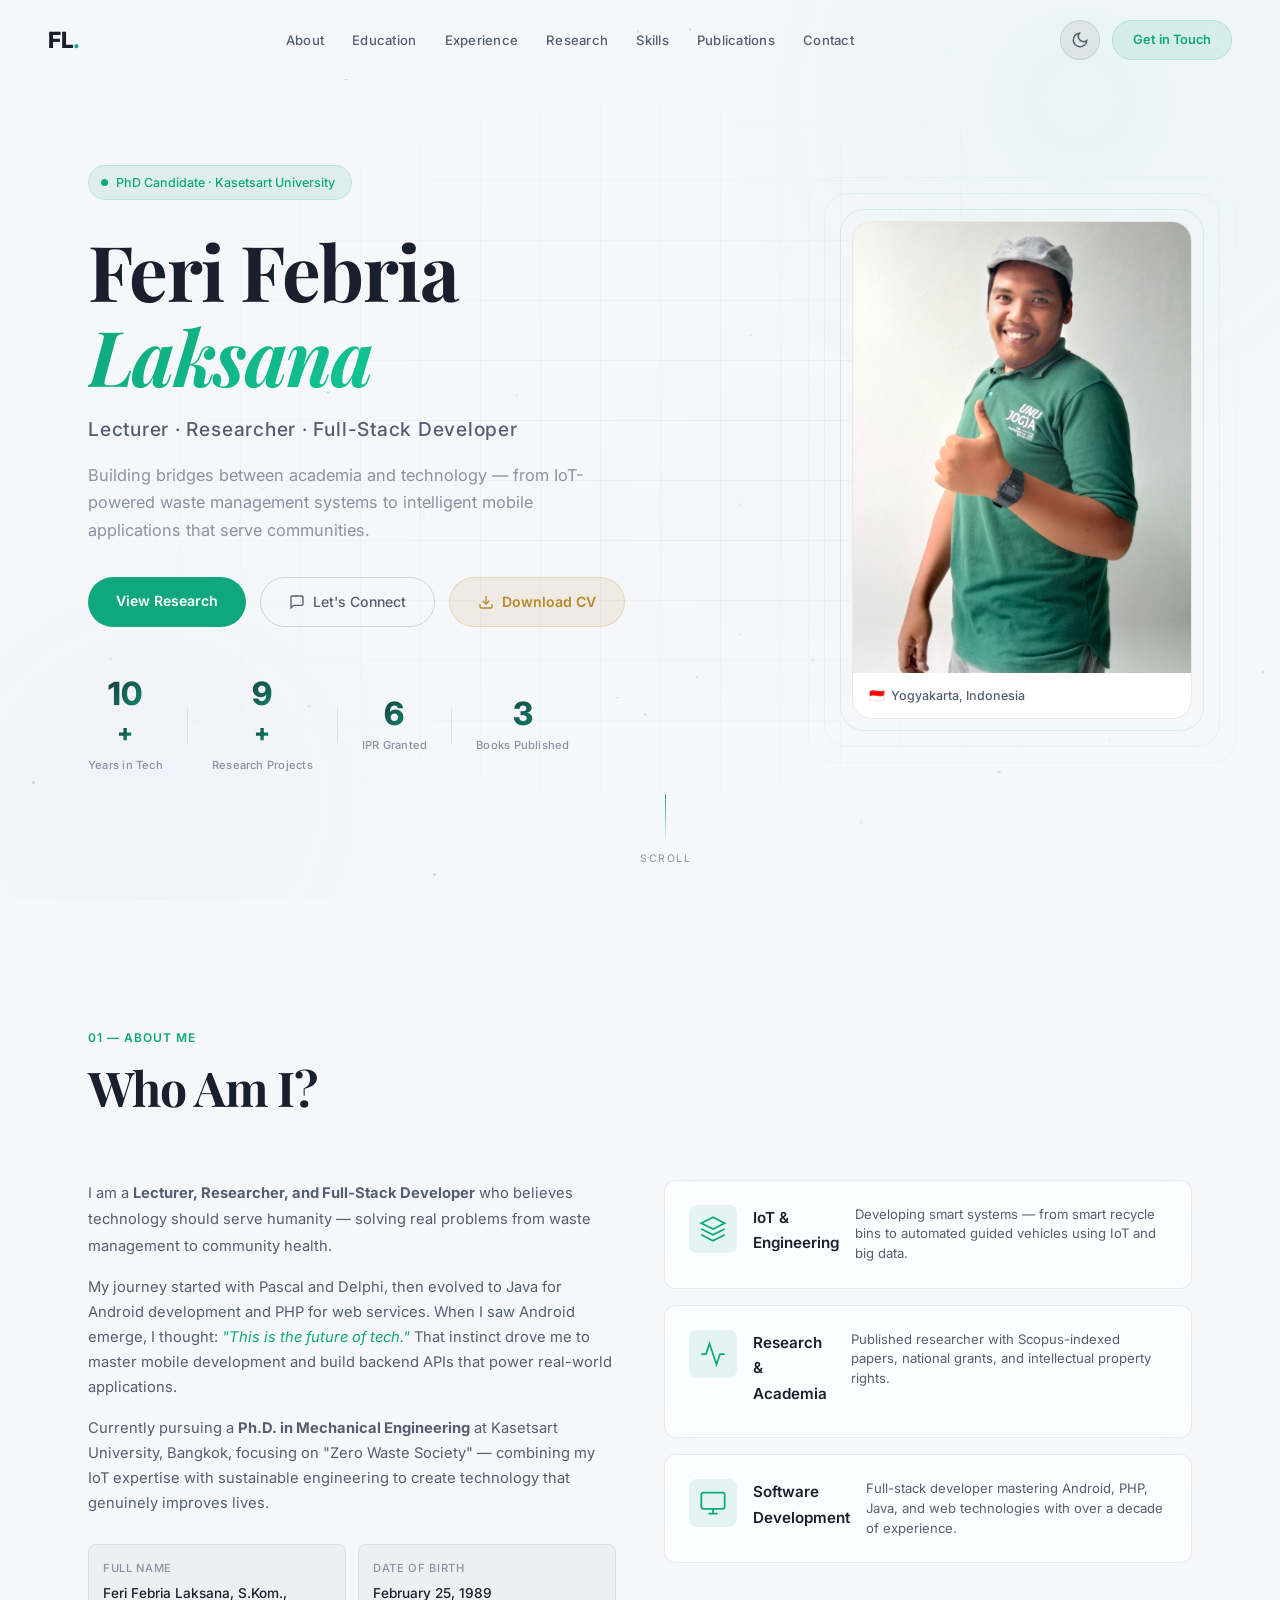
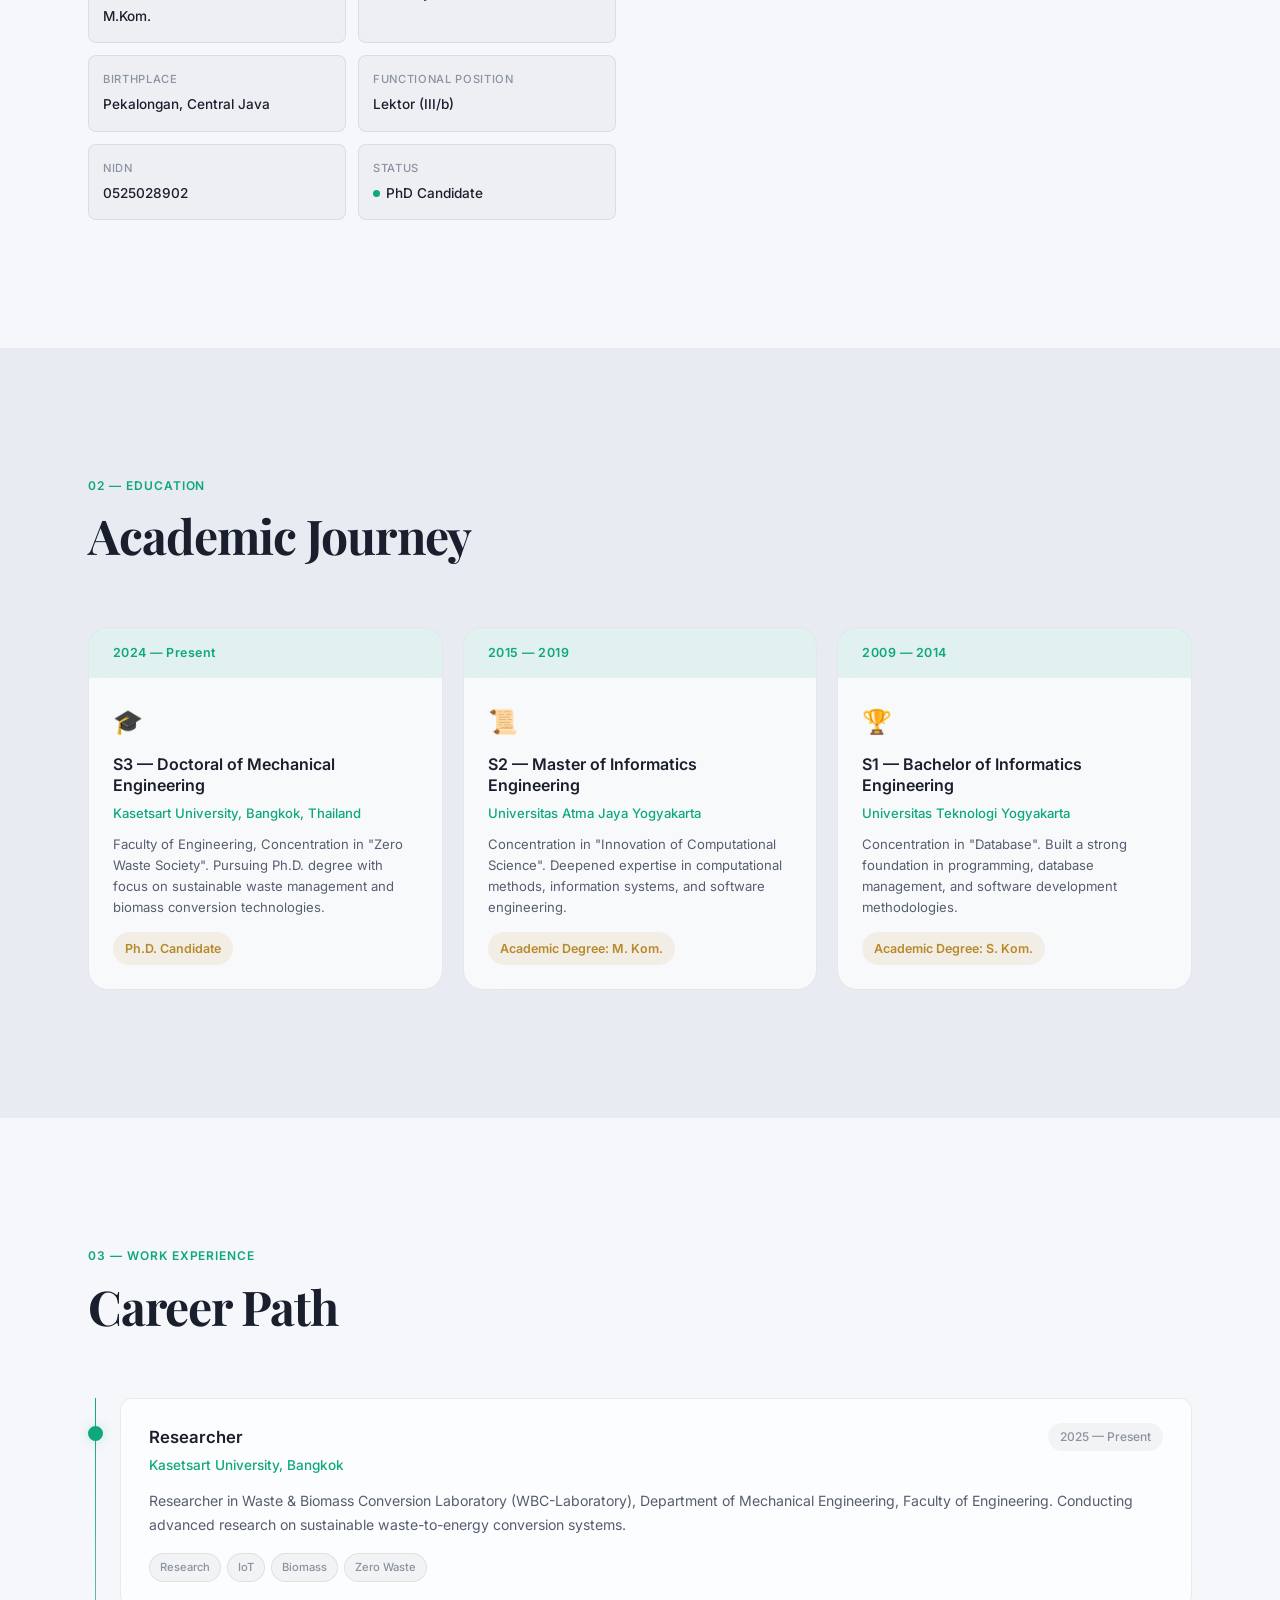
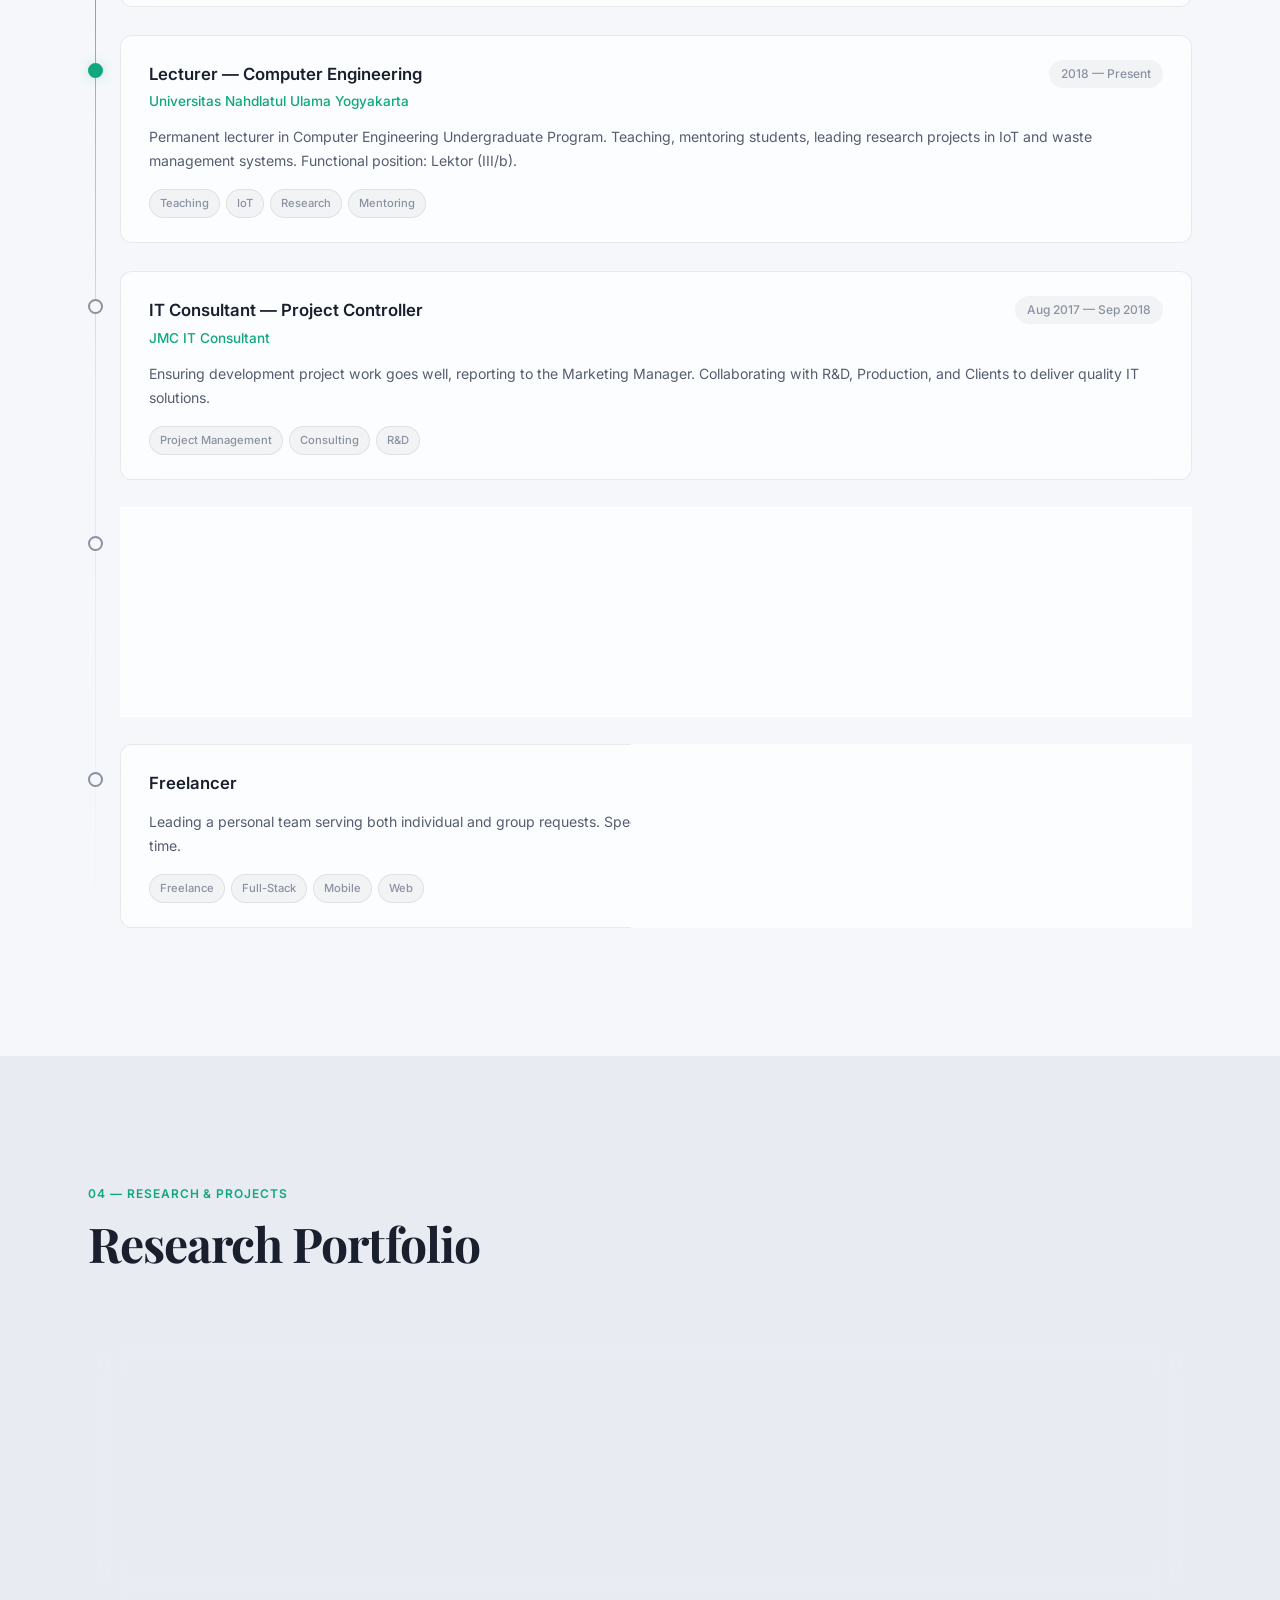
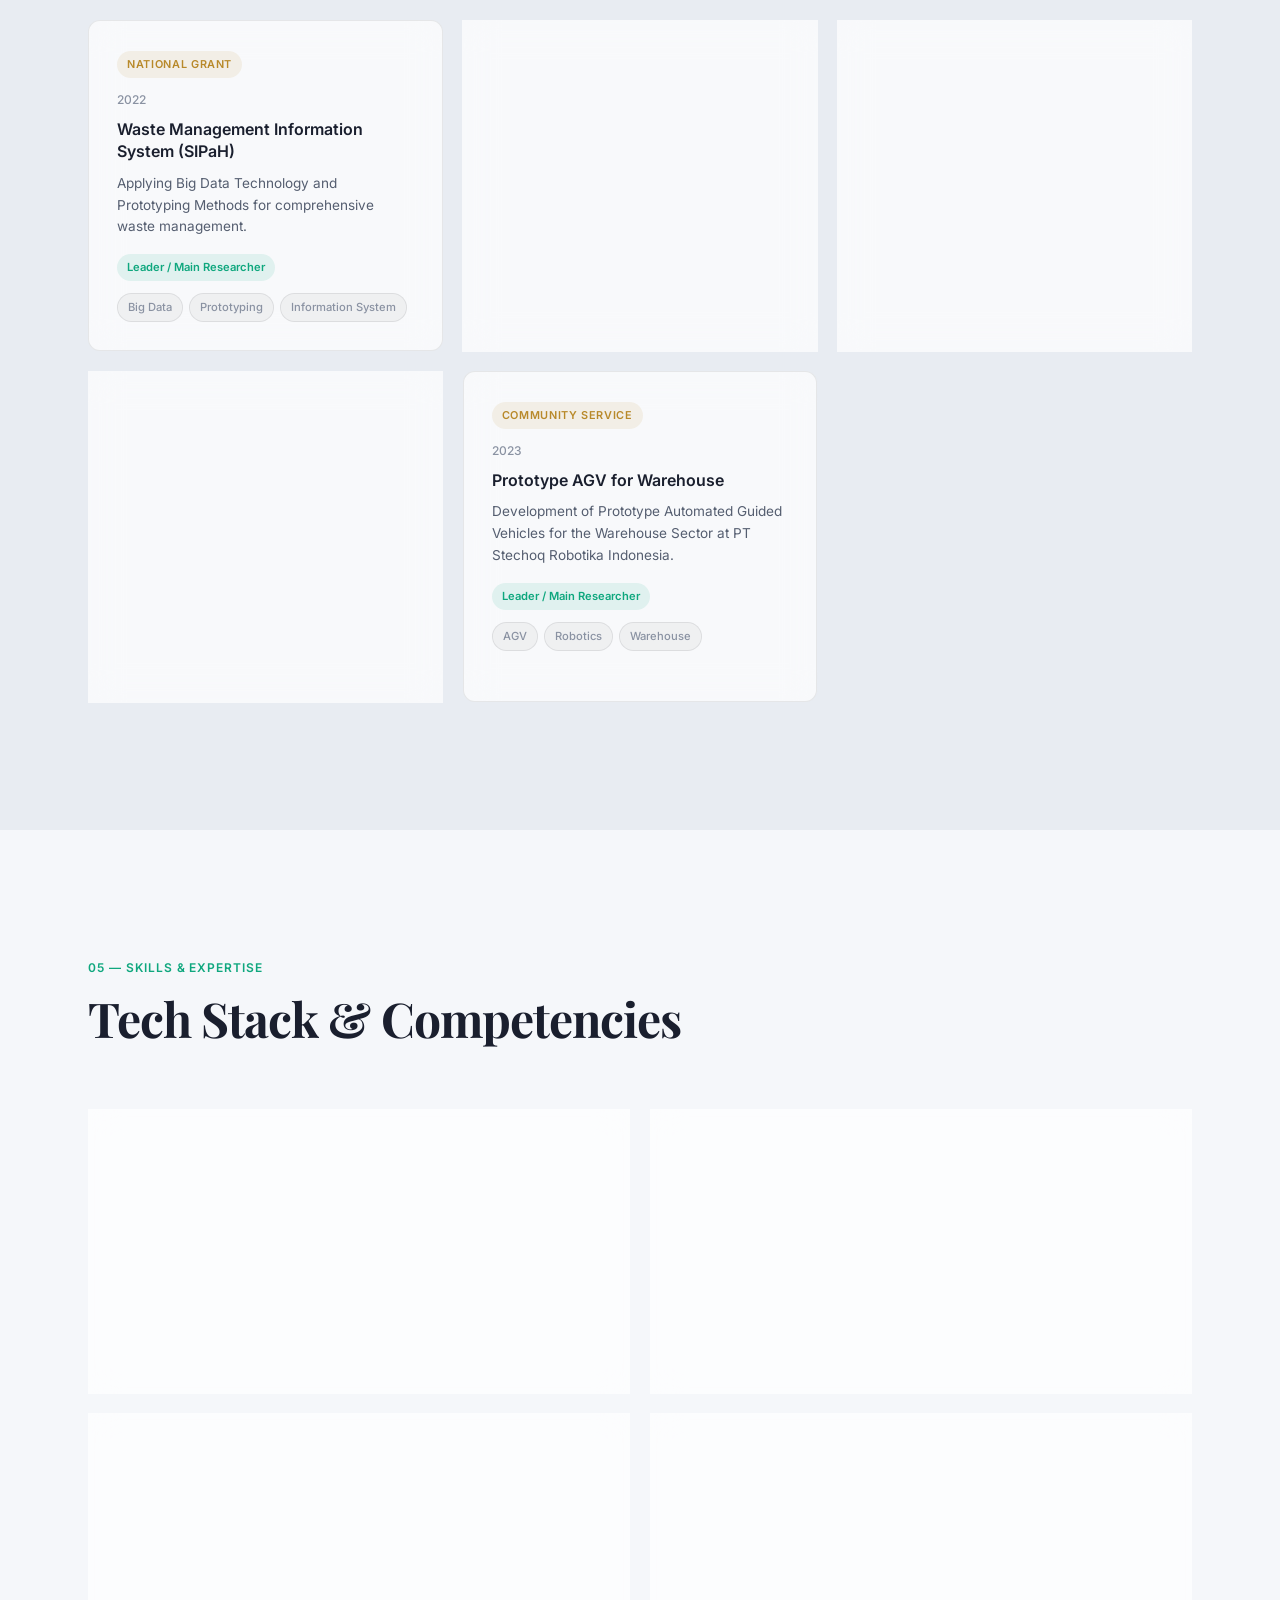
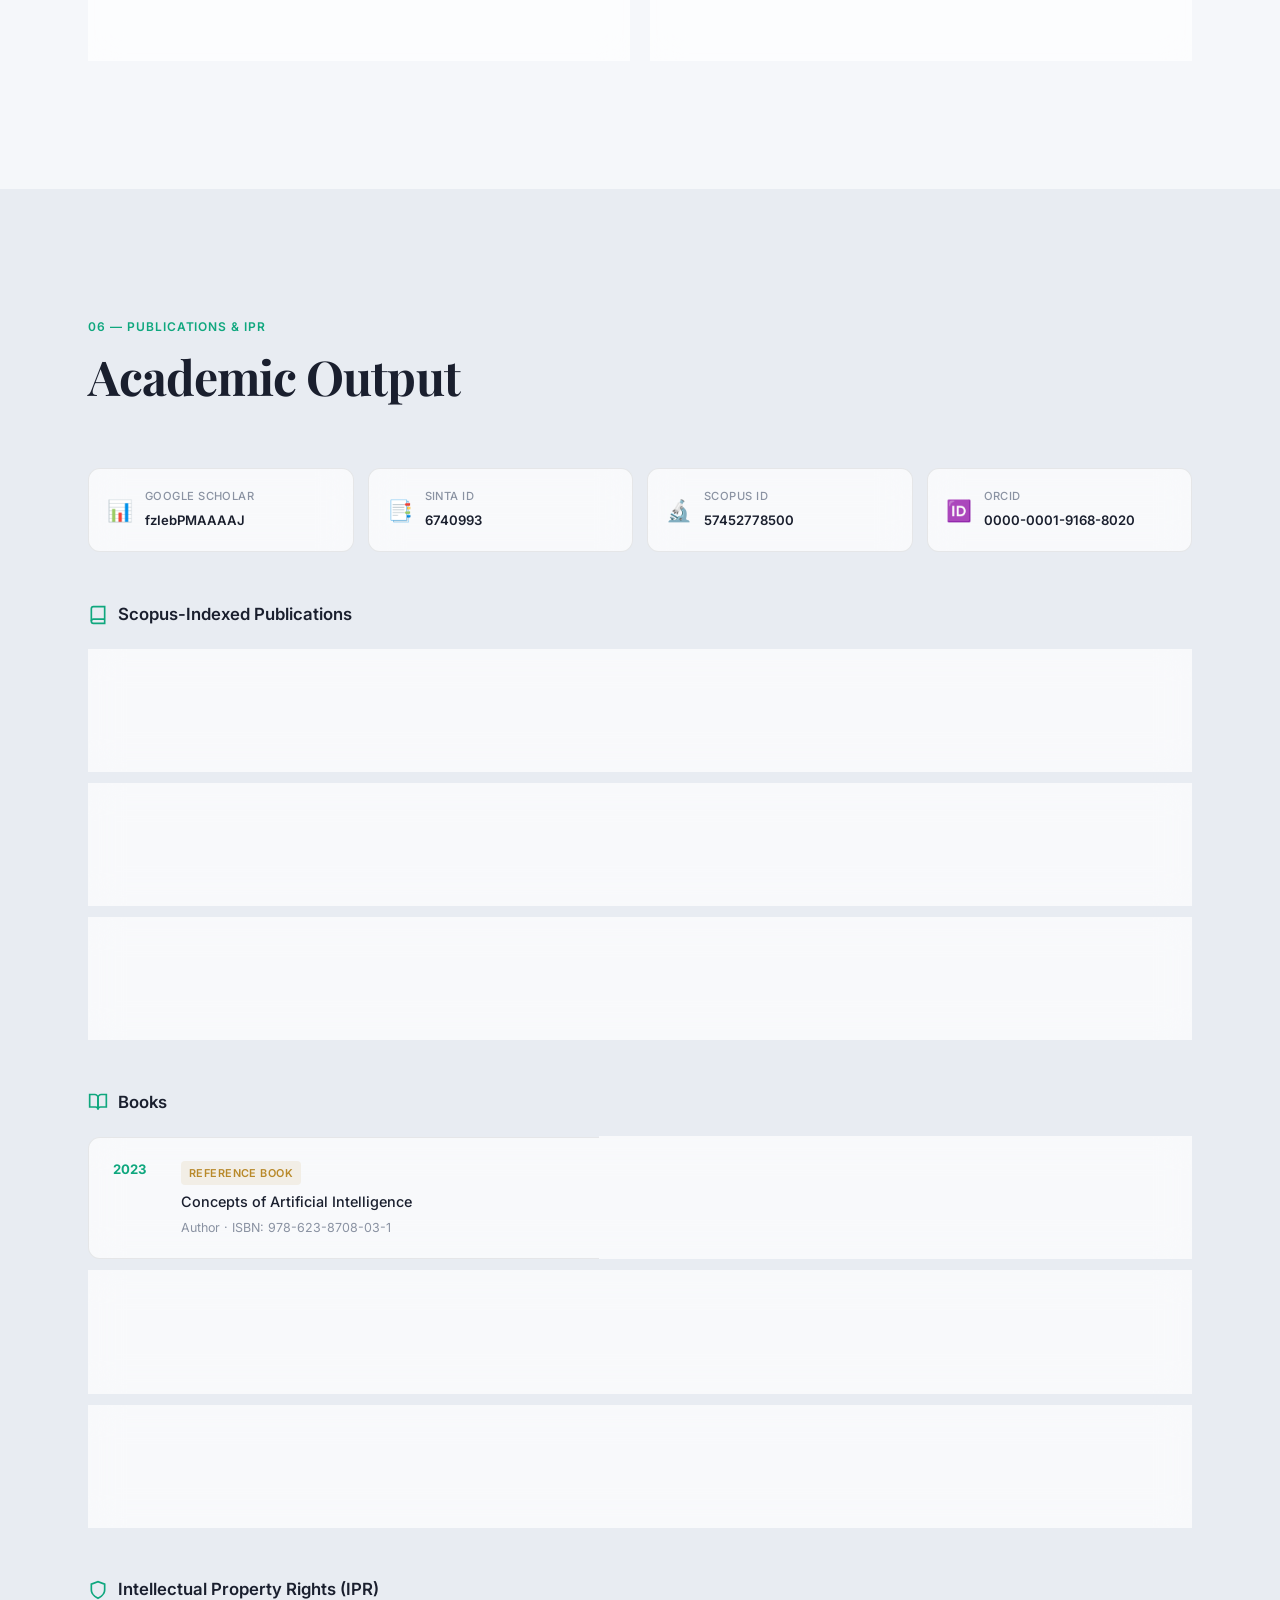
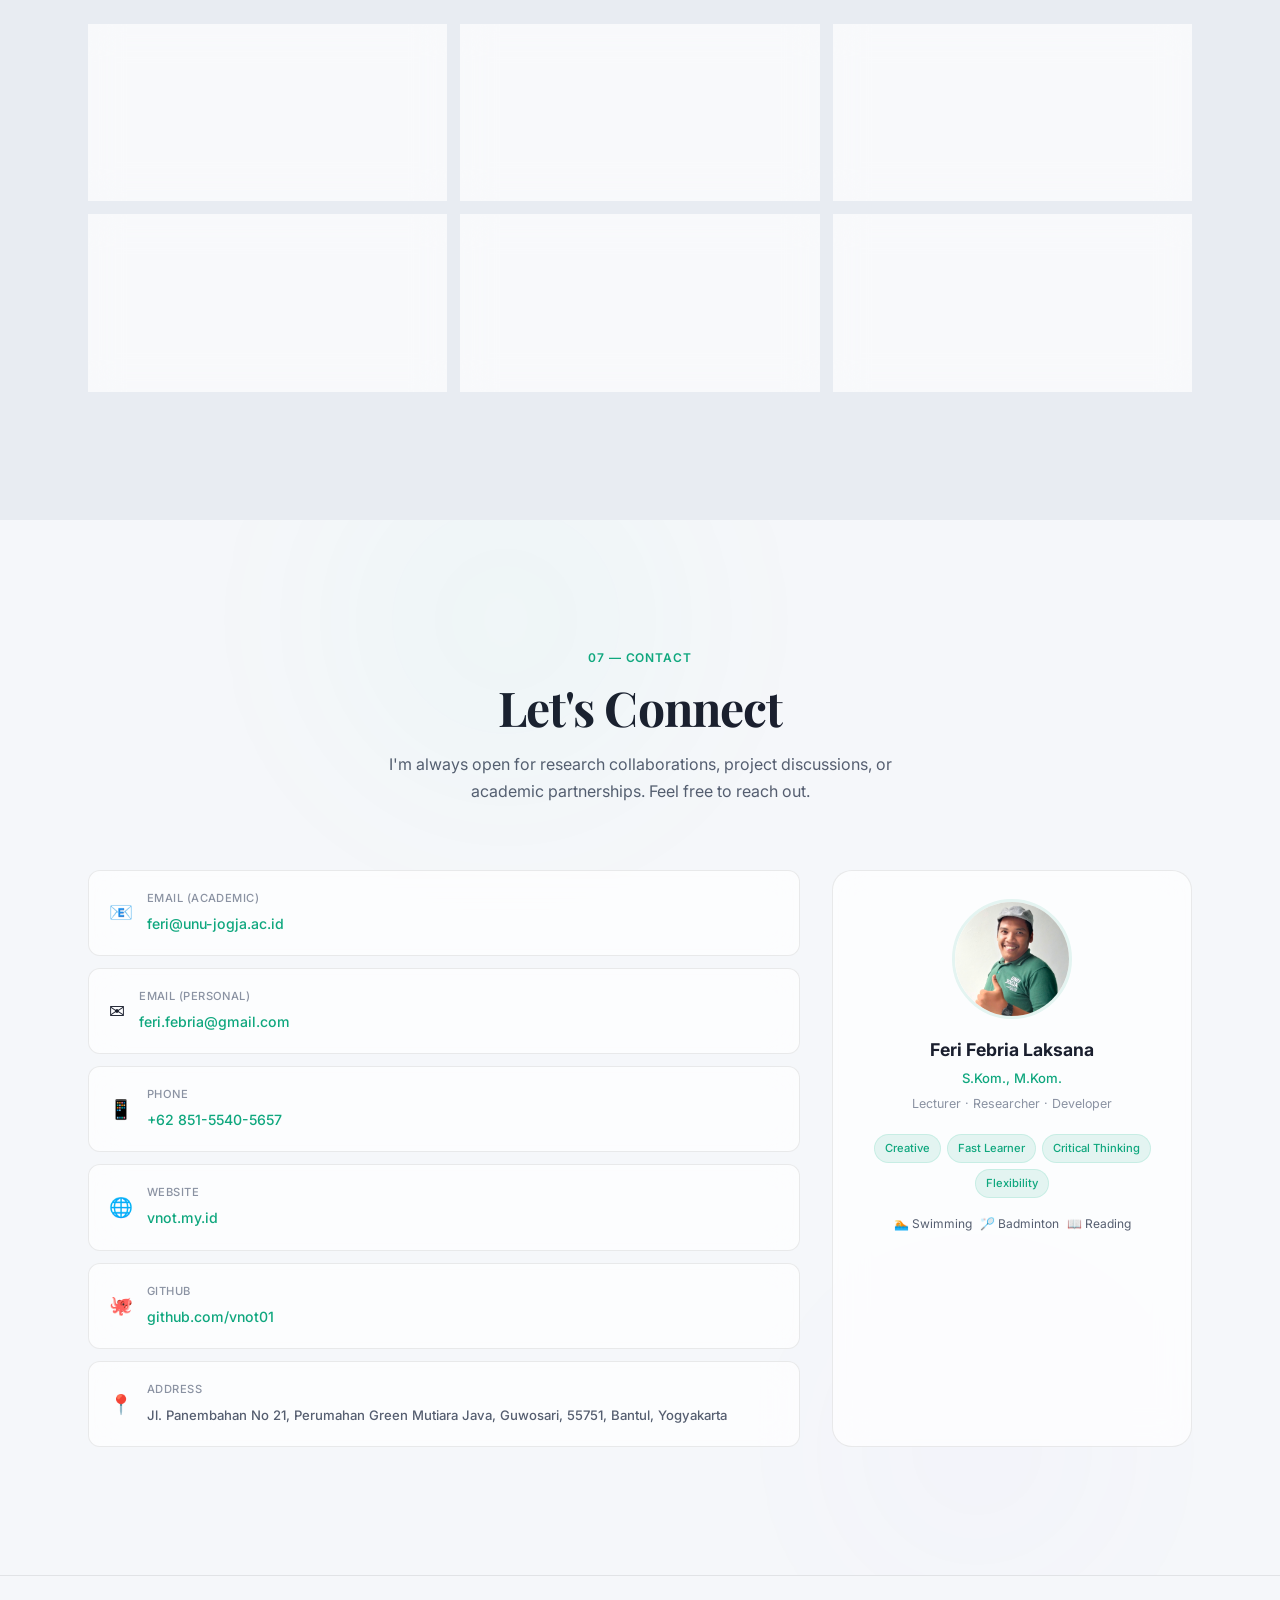
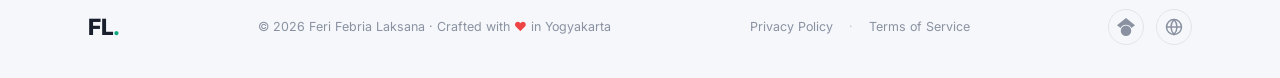
==== index.html @ d96adf70 "feat: add public privacy policy and terms of service" ====
<!DOCTYPE html>
<html lang="en" data-theme="dark">

<head>
  <meta charset="UTF-8" />
  <meta name="viewport" content="width=device-width, initial-scale=1.0" />
  <title>Feri Febria Laksana — Lecturer · Researcher · Developer</title>
  <meta name="description"
    content="Personal profile of Feri Febria Laksana, S.Kom., M.Kom. — Lecturer, Researcher in IoT & Waste Management, and Full-Stack Developer." />
  <meta name="color-scheme" content="dark light" />
  <link rel="preconnect" href="https://fonts.googleapis.com" />
  <link rel="preconnect" href="https://fonts.gstatic.com" crossorigin />
  <link
    href="https://fonts.googleapis.com/css2?family=Inter:wght@300;400;500;600;700;800&family=Playfair+Display:ital,wght@0,400;0,700;1,400&display=swap"
    rel="stylesheet" />
  <link rel="stylesheet" href="style.css" />
  <link rel="icon" type="image/svg+xml" href="data:image/svg+xml,%3Csvg xmlns='http://www.w3.org/2000/svg' viewBox='0 0 64 64'%3E%3Crect width='64' height='64' rx='14' fill='%230a0e17'/%3E%3Ctext x='7' y='46' font-family='Inter%2C system-ui%2C sans-serif' font-weight='800' font-size='36' letter-spacing='-1' fill='%23e8ecf4'%3EFL%3C/text%3E%3Ctext x='56' y='46' font-family='Inter%2C system-ui%2C sans-serif' font-weight='800' font-size='36' fill='%2322c997'%3E.%3C/text%3E%3C/svg%3E" />
  <!-- Prevent FOUC: apply saved theme before render -->
  <script>
    (function () {
      const saved = localStorage.getItem('theme');
      const prefersDark = window.matchMedia('(prefers-color-scheme: dark)').matches;
      const theme = saved || (prefersDark ? 'dark' : 'light');
      document.documentElement.setAttribute('data-theme', theme);
    })();
  </script>
</head>

<body>

  <!-- CURSOR GLOW -->
  <div class="cursor-glow" id="cursorGlow"></div>

  <!-- NAVIGATION -->
  <nav class="nav" id="nav">
    <div class="nav-inner">
      <a href="#hero" class="nav-logo">FL<span class="dot">.</span></a>
      <ul class="nav-links">
        <li><a href="#about" class="nav-link">About</a></li>
        <li><a href="#education" class="nav-link">Education</a></li>
        <li><a href="#experience" class="nav-link">Experience</a></li>
        <li><a href="#research" class="nav-link">Research</a></li>
        <li><a href="#skills" class="nav-link">Skills</a></li>
        <li><a href="#publications" class="nav-link">Publications</a></li>
        <li><a href="#contact" class="nav-link">Contact</a></li>
      </ul>
      <div class="nav-actions">
        <!-- THEME TOGGLE -->
        <button class="theme-toggle" id="themeToggle" aria-label="Toggle theme">
          <svg class="theme-icon sun" width="18" height="18" viewBox="0 0 24 24" fill="none" stroke="currentColor"
            stroke-width="2">
            <circle cx="12" cy="12" r="5" />
            <line x1="12" y1="1" x2="12" y2="3" />
            <line x1="12" y1="21" x2="12" y2="23" />
            <line x1="4.22" y1="4.22" x2="5.64" y2="5.64" />
            <line x1="18.36" y1="18.36" x2="19.78" y2="19.78" />
            <line x1="1" y1="12" x2="3" y2="12" />
            <line x1="21" y1="12" x2="23" y2="12" />
            <line x1="4.22" y1="19.78" x2="5.64" y2="18.36" />
            <line x1="18.36" y1="5.64" x2="19.78" y2="4.22" />
          </svg>
          <svg class="theme-icon moon" width="18" height="18" viewBox="0 0 24 24" fill="none" stroke="currentColor"
            stroke-width="2">
            <path d="M21 12.79A9 9 0 1 1 11.21 3 7 7 0 0 0 21 12.79z" />
          </svg>
        </button>
        <a href="#contact" class="nav-cta">Get in Touch</a>
      </div>
      <button class="hamburger" id="hamburger" aria-label="Menu">
        <span></span><span></span><span></span>
      </button>
    </div>
    <div class="mobile-menu" id="mobileMenu">
      <a href="#about" class="mobile-link">About</a>
      <a href="#education" class="mobile-link">Education</a>
      <a href="#experience" class="mobile-link">Experience</a>
      <a href="#research" class="mobile-link">Research</a>
      <a href="#skills" class="mobile-link">Skills</a>
      <a href="#publications" class="mobile-link">Publications</a>
      <a href="#contact" class="mobile-link">Contact</a>
    </div>
  </nav>

  <!-- HERO SECTION -->
  <section class="hero" id="hero">
    <div class="hero-bg">
      <div class="orb orb-1"></div>
      <div class="orb orb-2"></div>
      <div class="orb orb-3"></div>
      <div class="grid-overlay"></div>
      <div class="particle-field" id="particleField"></div>
    </div>
    <div class="hero-content">
      <div class="hero-badge">
        <span class="badge-dot"></span>
        PhD Candidate · Kasetsart University
      </div>
      <h1 class="hero-name">Feri Febria<br /><em>Laksana</em></h1>
      <p class="hero-title">Lecturer · Researcher · Full-Stack Developer</p>
      <p class="hero-subtitle">Building bridges between academia and technology — from IoT-powered waste management
        systems to intelligent mobile applications that serve communities.</p>
      <div class="hero-actions">
        <a href="#research" class="btn-primary">View Research</a>
        <a href="#contact" class="btn-ghost">
          <svg width="16" height="16" viewBox="0 0 24 24" fill="none" stroke="currentColor" stroke-width="2">
            <path d="M21 15a2 2 0 0 1-2 2H7l-4 4V5a2 2 0 0 1 2-2h14a2 2 0 0 1 2 2z" />
          </svg>
          Let's Connect
        </a>
        <a href="https://cloud.unu-jogja.ac.id/index.php/s/wAXSjYiNXZk7SB3" class="btn-cv" download>
          <svg width="16" height="16" viewBox="0 0 24 24" fill="none" stroke="currentColor" stroke-width="2">
            <path d="M21 15v4a2 2 0 0 1-2 2H5a2 2 0 0 1-2-2v-4" />
            <polyline points="7 10 12 15 17 10" />
            <line x1="12" y1="15" x2="12" y2="3" />
          </svg>
          Download CV
        </a>
      </div>
      <div class="hero-stats">
        <div class="stat">
          <span class="stat-num" data-count="10">0</span><span class="stat-plus">+</span>
          <span class="stat-label">Years in Tech</span>
        </div>
        <div class="stat-divider"></div>
        <div class="stat">
          <span class="stat-num" data-count="9">0</span><span class="stat-plus">+</span>
          <span class="stat-label">Research Projects</span>
        </div>
        <div class="stat-divider"></div>
        <div class="stat">
          <span class="stat-num" data-count="6">0</span>
          <span class="stat-label">IPR Granted</span>
        </div>
        <div class="stat-divider"></div>
        <div class="stat">
          <span class="stat-num" data-count="3">0</span>
          <span class="stat-label">Books Published</span>
        </div>
      </div>
    </div>
    <div class="hero-avatar-wrap">
      <div class="avatar-ring ring-3"></div>
      <div class="avatar-ring ring-2"></div>
      <div class="avatar-ring ring-1"></div>
      <div class="avatar-card">
        <div class="avatar-img-wrap">
          <img src="me-full.jpg" alt="Feri Febria Laksana" class="avatar-img" />
        </div>
        <div class="avatar-badge">
          <span>🇮🇩</span> Yogyakarta, Indonesia
        </div>
      </div>
    </div>
    <div class="scroll-indicator">
      <div class="scroll-line"></div>
      <span>scroll</span>
    </div>
  </section>

  <!-- ABOUT -->
  <section class="section" id="about">
    <div class="container">
      <div class="section-header">
        <span class="section-tag">01 — About Me</span>
        <h2 class="section-title">Who Am I?</h2>
      </div>
      <div class="about-grid">
        <div class="about-text">
          <p class="about-lead">I am a <strong>Lecturer, Researcher, and Full-Stack Developer</strong> who believes
            technology should serve humanity — solving real problems from waste management to community health.</p>
          <p>My journey started with Pascal and Delphi, then evolved to Java for Android development and PHP for web
            services. When I saw Android emerge, I thought: <em>"This is the future of tech."</em> That instinct drove
            me to master mobile development and build backend APIs that power real-world applications.</p>
          <p>Currently pursuing a <strong>Ph.D. in Mechanical Engineering</strong> at Kasetsart University, Bangkok,
            focusing on "Zero Waste Society" — combining my IoT expertise with sustainable engineering to create
            technology that genuinely improves lives.</p>
          <div class="about-info-grid">
            <div class="info-item">
              <span class="info-label">Full Name</span>
              <span class="info-value">Feri Febria Laksana, S.Kom., M.Kom.</span>
            </div>
            <div class="info-item">
              <span class="info-label">Date of Birth</span>
              <span class="info-value">February 25, 1989</span>
            </div>
            <div class="info-item">
              <span class="info-label">Birthplace</span>
              <span class="info-value">Pekalongan, Central Java</span>
            </div>
            <div class="info-item">
              <span class="info-label">Functional Position</span>
              <span class="info-value">Lektor (III/b)</span>
            </div>
            <div class="info-item">
              <span class="info-label">NIDN</span>
              <span class="info-value">0525028902</span>
            </div>
            <div class="info-item">
              <span class="info-label">Status</span>
              <span class="info-value"><span class="status-dot"></span> PhD Candidate</span>
            </div>
          </div>
        </div>
        <div class="about-card-wrap">
          <div class="about-card glass">
            <div class="about-card-inner">
              <div class="card-icon-wrap">
                <svg width="28" height="28" viewBox="0 0 24 24" fill="none" stroke="currentColor" stroke-width="1.5">
                  <path d="M12 2L2 7l10 5 10-5-10-5z" />
                  <path d="M2 17l10 5 10-5" />
                  <path d="M2 12l10 5 10-5" />
                </svg>
              </div>
              <h3>IoT & Engineering</h3>
              <p>Developing smart systems — from smart recycle bins to automated guided vehicles using IoT and big data.
              </p>
            </div>
          </div>
          <div class="about-card glass">
            <div class="about-card-inner">
              <div class="card-icon-wrap">
                <svg width="28" height="28" viewBox="0 0 24 24" fill="none" stroke="currentColor" stroke-width="1.5">
                  <path d="M22 12h-4l-3 9L9 3l-3 9H2" />
                </svg>
              </div>
              <h3>Research & Academia</h3>
              <p>Published researcher with Scopus-indexed papers, national grants, and intellectual property rights.</p>
            </div>
          </div>
          <div class="about-card glass">
            <div class="about-card-inner">
              <div class="card-icon-wrap">
                <svg width="28" height="28" viewBox="0 0 24 24" fill="none" stroke="currentColor" stroke-width="1.5">
                  <rect x="2" y="3" width="20" height="14" rx="2" />
                  <path d="M8 21h8M12 17v4" />
                </svg>
              </div>
              <h3>Software Development</h3>
              <p>Full-stack developer mastering Android, PHP, Java, and web technologies with over a decade of
                experience.</p>
            </div>
          </div>
        </div>
      </div>
    </div>
  </section>

  <!-- EDUCATION -->
  <section class="section section-alt" id="education">
    <div class="container">
      <div class="section-header">
        <span class="section-tag">02 — Education</span>
        <h2 class="section-title">Academic Journey</h2>
      </div>
      <div class="edu-grid">
        <div class="edu-card glass" data-aos>
          <div class="edu-year">2024 — Present</div>
          <div class="edu-body">
            <div class="edu-icon">🎓</div>
            <h3>S3 — Doctoral of Mechanical Engineering</h3>
            <p class="edu-school">Kasetsart University, Bangkok, Thailand</p>
            <p class="edu-desc">Faculty of Engineering, Concentration in "Zero Waste Society". Pursuing Ph.D. degree
              with focus on sustainable waste management and biomass conversion technologies.</p>
            <div class="edu-gpa">Ph.D. Candidate</div>
          </div>
        </div>
        <div class="edu-card glass" data-aos>
          <div class="edu-year">2015 — 2019</div>
          <div class="edu-body">
            <div class="edu-icon">📜</div>
            <h3>S2 — Master of Informatics Engineering</h3>
            <p class="edu-school">Universitas Atma Jaya Yogyakarta</p>
            <p class="edu-desc">Concentration in "Innovation of Computational Science". Deepened expertise in
              computational methods, information systems, and software engineering.</p>
            <div class="edu-gpa">Academic Degree: M. Kom.</div>
          </div>
        </div>
        <div class="edu-card glass" data-aos>
          <div class="edu-year">2009 — 2014</div>
          <div class="edu-body">
            <div class="edu-icon">🏆</div>
            <h3>S1 — Bachelor of Informatics Engineering</h3>
            <p class="edu-school">Universitas Teknologi Yogyakarta</p>
            <p class="edu-desc">Concentration in "Database". Built a strong foundation in programming, database
              management, and software development methodologies.</p>
            <div class="edu-gpa">Academic Degree: S. Kom.</div>
          </div>
        </div>
      </div>
    </div>
  </section>

  <!-- EXPERIENCE -->
  <section class="section" id="experience">
    <div class="container">
      <div class="section-header">
        <span class="section-tag">03 — Work Experience</span>
        <h2 class="section-title">Career Path</h2>
      </div>
      <div class="timeline">

        <div class="timeline-item" data-aos>
          <div class="timeline-dot active"></div>
          <div class="timeline-content glass">
            <div class="timeline-header">
              <div>
                <h3 class="job-title">Researcher</h3>
                <p class="job-company">Kasetsart University, Bangkok</p>
              </div>
              <span class="job-period">2025 — Present</span>
            </div>
            <p class="job-desc">Researcher in Waste & Biomass Conversion Laboratory (WBC-Laboratory), Department of
              Mechanical Engineering, Faculty of Engineering. Conducting advanced research on sustainable
              waste-to-energy conversion systems.</p>
            <div class="job-tags">
              <span class="tag">Research</span><span class="tag">IoT</span><span class="tag">Biomass</span><span
                class="tag">Zero Waste</span>
            </div>
          </div>
        </div>

        <div class="timeline-item" data-aos>
          <div class="timeline-dot active"></div>
          <div class="timeline-content glass">
            <div class="timeline-header">
              <div>
                <h3 class="job-title">Lecturer — Computer Engineering</h3>
                <p class="job-company">Universitas Nahdlatul Ulama Yogyakarta</p>
              </div>
              <span class="job-period">2018 — Present</span>
            </div>
            <p class="job-desc">Permanent lecturer in Computer Engineering Undergraduate Program. Teaching, mentoring
              students, leading research projects in IoT and waste management systems. Functional position: Lektor
              (III/b).</p>
            <div class="job-tags">
              <span class="tag">Teaching</span><span class="tag">IoT</span><span class="tag">Research</span><span
                class="tag">Mentoring</span>
            </div>
          </div>
        </div>

        <div class="timeline-item" data-aos>
          <div class="timeline-dot"></div>
          <div class="timeline-content glass">
            <div class="timeline-header">
              <div>
                <h3 class="job-title">IT Consultant — Project Controller</h3>
                <p class="job-company">JMC IT Consultant</p>
              </div>
              <span class="job-period">Aug 2017 — Sep 2018</span>
            </div>
            <p class="job-desc">Ensuring development project work goes well, reporting to the Marketing Manager.
              Collaborating with R&D, Production, and Clients to deliver quality IT solutions.</p>
            <div class="job-tags">
              <span class="tag">Project Management</span><span class="tag">Consulting</span><span class="tag">R&D</span>
            </div>
          </div>
        </div>

        <div class="timeline-item" data-aos>
          <div class="timeline-dot"></div>
          <div class="timeline-content glass">
            <div class="timeline-header">
              <div>
                <h3 class="job-title">System Dev Manager / Android Programmer</h3>
                <p class="job-company">CV. Threepreneur</p>
              </div>
              <span class="job-period">Jun 2013 — Jul 2016</span>
            </div>
            <p class="job-desc">Information Technology startup focusing on IT solutions and procurement. Successfully
              managed projects for Government Agencies handling very large datasets (Big Data).</p>
            <div class="job-tags">
              <span class="tag">Android</span><span class="tag">Big Data</span><span class="tag">Management</span><span
                class="tag">Government</span>
            </div>
          </div>
        </div>

        <div class="timeline-item" data-aos>
          <div class="timeline-dot"></div>
          <div class="timeline-content glass">
            <div class="timeline-header">
              <div>
                <h3 class="job-title">Freelancer</h3>
              </div>
              <span class="job-period">Jul 2012 — Present</span>
            </div>
            <p class="job-desc">Leading a personal team serving both individual and group requests. Specializing in
              complex work areas with limited resources, consistently delivering on time.</p>
            <div class="job-tags">
              <span class="tag">Freelance</span><span class="tag">Full-Stack</span><span class="tag">Mobile</span><span
                class="tag">Web</span>
            </div>
          </div>
        </div>

      </div>
    </div>
  </section>

  <!-- RESEARCH & PROJECTS -->
  <section class="section section-alt" id="research">
    <div class="container">
      <div class="section-header">
        <span class="section-tag">04 — Research & Projects</span>
        <h2 class="section-title">Research Portfolio</h2>
      </div>
      <div class="research-grid">

        <div class="research-card glass featured" data-aos>
          <div class="research-badge">National Grant</div>
          <div class="research-year">2023</div>
          <h3>Smart Recycle Bin "MySmartRecycleBin"</h3>
          <p>Development of IoT-based smart trash can with Big Data integration for waste management supporting
            sustainable development.</p>
          <div class="research-role">
            <span class="role-badge leader">Leader / Main Researcher</span>
          </div>
          <div class="project-tags">
            <span class="tag">IoT</span><span class="tag">Big Data</span><span class="tag">Sustainability</span>
          </div>
        </div>

        <div class="research-card glass" data-aos>
          <div class="research-badge">National Grant</div>
          <div class="research-year">2022</div>
          <h3>Waste Management Information System (SIPaH)</h3>
          <p>Applying Big Data Technology and Prototyping Methods for comprehensive waste management.</p>
          <div class="research-role">
            <span class="role-badge leader">Leader / Main Researcher</span>
          </div>
          <div class="project-tags">
            <span class="tag">Big Data</span><span class="tag">Prototyping</span><span class="tag">Information
              System</span>
          </div>
        </div>

        <div class="research-card glass" data-aos>
          <div class="research-badge">National Grant</div>
          <div class="research-year">2022</div>
          <h3>Supply Chain + IoT for Waste Management</h3>
          <p>Application of Supply Chain Management and Internet of Things in a Sustainable Waste Management System.</p>
          <div class="research-role">
            <span class="role-badge colead">Co-Leader & Developer</span>
          </div>
          <div class="project-tags">
            <span class="tag">SCM</span><span class="tag">IoT</span><span class="tag">Sustainability</span>
          </div>
        </div>

        <div class="research-card glass" data-aos>
          <div class="research-badge">National Grant</div>
          <div class="research-year">2023</div>
          <h3>Robotics in Logistics Automation</h3>
          <p>Optimizing the Potential of Robotics in Logistics Automation Through Downstreaming Expertise.</p>
          <div class="research-role">
            <span class="role-badge leader">Leader / Main Researcher</span>
          </div>
          <div class="project-tags">
            <span class="tag">Robotics</span><span class="tag">AGV</span><span class="tag">Logistics</span>
          </div>
        </div>

        <div class="research-card glass" data-aos>
          <div class="research-badge">Community Service</div>
          <div class="research-year">2023</div>
          <h3>Smart Waste Scales — Mataram Fort Park</h3>
          <p>Integrated smart waste weighing system in Pleret Village to improve environmental and community health.</p>
          <div class="research-role">
            <span class="role-badge colead">Co-Leader</span>
          </div>
          <div class="project-tags">
            <span class="tag">Smart Scales</span><span class="tag">Community</span><span class="tag">Health</span>
          </div>
        </div>

        <div class="research-card glass" data-aos>
          <div class="research-badge">Community Service</div>
          <div class="research-year">2023</div>
          <h3>Prototype AGV for Warehouse</h3>
          <p>Development of Prototype Automated Guided Vehicles for the Warehouse Sector at PT Stechoq Robotika
            Indonesia.</p>
          <div class="research-role">
            <span class="role-badge leader">Leader / Main Researcher</span>
          </div>
          <div class="project-tags">
            <span class="tag">AGV</span><span class="tag">Robotics</span><span class="tag">Warehouse</span>
          </div>
        </div>

      </div>
    </div>
  </section>

  <!-- SKILLS -->
  <section class="section" id="skills">
    <div class="container">
      <div class="section-header">
        <span class="section-tag">05 — Skills & Expertise</span>
        <h2 class="section-title">Tech Stack & Competencies</h2>
      </div>
      <div class="skills-grid">

        <div class="skill-category glass" data-aos>
          <div class="skill-cat-header">
            <div class="skill-cat-icon">💻</div>
            <h3>Programming Languages</h3>
          </div>
          <div class="skill-list">
            <div class="skill-item"><span class="skill-name">PHP / Laravel</span>
              <div class="skill-bar">
                <div class="skill-fill" style="--w:90%"></div>
              </div>
            </div>
            <div class="skill-item"><span class="skill-name">Java / Android</span>
              <div class="skill-bar">
                <div class="skill-fill" style="--w:88%"></div>
              </div>
            </div>
            <div class="skill-item"><span class="skill-name">JavaScript / Web</span>
              <div class="skill-bar">
                <div class="skill-fill" style="--w:85%"></div>
              </div>
            </div>
            <div class="skill-item"><span class="skill-name">Pascal / Delphi</span>
              <div class="skill-bar">
                <div class="skill-fill" style="--w:75%"></div>
              </div>
            </div>
            <div class="skill-item"><span class="skill-name">Python</span>
              <div class="skill-bar">
                <div class="skill-fill" style="--w:70%"></div>
              </div>
            </div>
          </div>
        </div>

        <div class="skill-category glass" data-aos>
          <div class="skill-cat-header">
            <div class="skill-cat-icon">🔧</div>
            <h3>IoT & Engineering</h3>
          </div>
          <div class="skill-list">
            <div class="skill-item"><span class="skill-name">Arduino / ESP32</span>
              <div class="skill-bar">
                <div class="skill-fill" style="--w:90%"></div>
              </div>
            </div>
            <div class="skill-item"><span class="skill-name">RFID / Sensors</span>
              <div class="skill-bar">
                <div class="skill-fill" style="--w:85%"></div>
              </div>
            </div>
            <div class="skill-item"><span class="skill-name">Embedded Systems</span>
              <div class="skill-bar">
                <div class="skill-fill" style="--w:80%"></div>
              </div>
            </div>
          </div>
        </div>

        <div class="skill-category glass" data-aos>
          <div class="skill-cat-header">
            <div class="skill-cat-icon">🗄️</div>
            <h3>Database & Backend</h3>
          </div>
          <div class="skill-list">
            <div class="skill-item"><span class="skill-name">MySQL / MariaDB</span>
              <div class="skill-bar">
                <div class="skill-fill" style="--w:92%"></div>
              </div>
            </div>
            <div class="skill-item"><span class="skill-name">RESTful API Design</span>
              <div class="skill-bar">
                <div class="skill-fill" style="--w:88%"></div>
              </div>
            </div>
            <div class="skill-item"><span class="skill-name">Big Data Technologies</span>
              <div class="skill-bar">
                <div class="skill-fill" style="--w:75%"></div>
              </div>
            </div>
            <div class="skill-item"><span class="skill-name">Server Administration</span>
              <div class="skill-bar">
                <div class="skill-fill" style="--w:78%"></div>
              </div>
            </div>
          </div>
        </div>

        <div class="skill-category glass" data-aos>
          <div class="skill-cat-header">
            <div class="skill-cat-icon">🧠</div>
            <h3>Research & Soft Skills</h3>
          </div>
          <div class="skill-list">
            <div class="skill-item"><span class="skill-name">Research Methodology</span>
              <div class="skill-bar">
                <div class="skill-fill" style="--w:90%"></div>
              </div>
            </div>
            <div class="skill-item"><span class="skill-name">Academic Writing</span>
              <div class="skill-bar">
                <div class="skill-fill" style="--w:85%"></div>
              </div>
            </div>
            <div class="skill-item"><span class="skill-name">Project Management</span>
              <div class="skill-bar">
                <div class="skill-fill" style="--w:82%"></div>
              </div>
            </div>
            <div class="skill-item"><span class="skill-name">Critical Thinking</span>
              <div class="skill-bar">
                <div class="skill-fill" style="--w:88%"></div>
              </div>
            </div>
          </div>
        </div>

      </div>
    </div>
  </section>

  <!-- PUBLICATIONS & IPR -->
  <section class="section section-alt" id="publications">
    <div class="container">
      <div class="section-header">
        <span class="section-tag">06 — Publications & IPR</span>
        <h2 class="section-title">Academic Output</h2>
      </div>

      <!-- Publication Metrics -->
      <div class="metrics-bar">
        <a href="https://scholar.google.com/citations?user=fzIebPMAAAAJ" target="_blank" class="metric-item glass">
          <span class="metric-icon">📊</span>
          <div>
            <span class="metric-label">Google Scholar</span>
            <span class="metric-value">fzIebPMAAAAJ</span>
          </div>
        </a>
        <a href="https://sinta.kemdiktisaintek.go.id/authors/profile/6740993" target="_blank" class="metric-item glass">
          <span class="metric-icon">📑</span>
          <div>
            <span class="metric-label">SINTA ID</span>
            <span class="metric-value">6740993</span>
          </div>
        </a>
        <a href="https://www.scopus.com/authid/detail.uri?authorId=57452778500" target="_blank"
          class="metric-item glass">
          <span class="metric-icon">🔬</span>
          <div>
            <span class="metric-label">Scopus ID</span>
            <span class="metric-value">57452778500</span>
          </div>
        </a>
        <a href="https://orcid.org/0000-0001-9168-8020" target="_blank" class="metric-item glass">
          <span class="metric-icon">🆔</span>
          <div>
            <span class="metric-label">ORCID</span>
            <span class="metric-value">0000-0001-9168-8020</span>
          </div>
        </a>
      </div>

      <!-- Scopus Publications -->
      <div class="pub-section">
        <h3 class="pub-section-title">
          <svg width="20" height="20" viewBox="0 0 24 24" fill="none" stroke="currentColor" stroke-width="2">
            <path d="M4 19.5A2.5 2.5 0 0 1 6.5 17H20" />
            <path d="M6.5 2H20v20H6.5A2.5 2.5 0 0 1 4 19.5v-15A2.5 2.5 0 0 1 6.5 2z" />
          </svg>
          Scopus-Indexed Publications
        </h3>
        <div class="pub-list">
          <div class="pub-item glass" data-aos>
            <div class="pub-year">2025</div>
            <div class="pub-body">
              <span class="pub-index scopus">Scopus Q3</span>
              <h4>Possible values of lattice constant of silicene growth on substrate: Density functional calculation
              </h4>
              <p class="pub-role">Co-Author</p>
            </div>
          </div>
          <div class="pub-item glass" data-aos>
            <div class="pub-year">2022</div>
            <div class="pub-body">
              <span class="pub-index scopus">Scopus Q3</span>
              <h4>Users' perceptions of the "My Medicine" mobile app usability</h4>
              <p class="pub-role">Co-Author & Developer</p>
            </div>
          </div>
          <div class="pub-item glass" data-aos>
            <div class="pub-year">2022</div>
            <div class="pub-body">
              <span class="pub-index scopus">Scopus Q4</span>
              <h4>Development of a Survey Instrument Mobile App to Determine the Map Location of a Drugstore</h4>
              <p class="pub-role">Co-Author & Developer</p>
            </div>
          </div>
        </div>
      </div>

      <!-- Books -->
      <div class="pub-section">
        <h3 class="pub-section-title">
          <svg width="20" height="20" viewBox="0 0 24 24" fill="none" stroke="currentColor" stroke-width="2">
            <path d="M2 3h6a4 4 0 0 1 4 4v14a3 3 0 0 0-3-3H2z" />
            <path d="M22 3h-6a4 4 0 0 0-4 4v14a3 3 0 0 1 3-3h7z" />
          </svg>
          Books
        </h3>
        <div class="pub-list">
          <div class="pub-item glass" data-aos>
            <div class="pub-year">2023</div>
            <div class="pub-body">
              <span class="pub-index book">Reference Book</span>
              <h4>Concepts of Artificial Intelligence</h4>
              <p class="pub-role">Author · ISBN: 978-623-8708-03-1</p>
            </div>
          </div>
          <div class="pub-item glass" data-aos>
            <div class="pub-year">2023</div>
            <div class="pub-body">
              <span class="pub-index book">Book Chapter</span>
              <h4>Halal Industry — Use of Technology in the Halal Industry</h4>
              <p class="pub-role">Author · ISBN: 978-623-88550-0-1</p>
            </div>
          </div>
          <div class="pub-item glass" data-aos>
            <div class="pub-year">2023</div>
            <div class="pub-body">
              <span class="pub-index book">Book Chapter</span>
              <h4>Is Monolayer Silicene Stable? Simulation Using First-Principles</h4>
              <p class="pub-role">Co-Author · SDGs Book</p>
            </div>
          </div>
        </div>
      </div>

      <!-- IPR -->
      <div class="pub-section">
        <h3 class="pub-section-title">
          <svg width="20" height="20" viewBox="0 0 24 24" fill="none" stroke="currentColor" stroke-width="2">
            <path d="M12 22s8-4 8-10V5l-8-3-8 3v7c0 6 8 10 8 10z" />
          </svg>
          Intellectual Property Rights (IPR)
        </h3>
        <div class="ipr-grid">
          <div class="ipr-card glass" data-aos>
            <div class="ipr-badge patent">Patent</div>
            <h4>Kompor Multi Bahan Bakar Untuk Biomassa dan Oli Bekas</h4>
            <p class="ipr-id">S00202413448</p>
            <div class="ipr-status granted">GRANTED · 2025</div>
          </div>
          <div class="ipr-card glass" data-aos>
            <div class="ipr-badge copyright">Copyright</div>
            <h4>Algoritma Point to Point Navigation AGV</h4>
            <p class="ipr-id">000572647</p>
            <div class="ipr-status granted">GRANTED · 2023</div>
          </div>
          <div class="ipr-card glass" data-aos>
            <div class="ipr-badge copyright">Copyright</div>
            <h4>WeightSense: Waste Monitoring Algorithm</h4>
            <p class="ipr-id">000571916</p>
            <div class="ipr-status granted">GRANTED · 2023</div>
          </div>
          <div class="ipr-card glass" data-aos>
            <div class="ipr-badge copyright">Copyright</div>
            <h4>MySmartRecycleBin — IoT & Big Data Waste Management</h4>
            <p class="ipr-id">000548016</p>
            <div class="ipr-status granted">GRANTED · 2023</div>
          </div>
          <div class="ipr-card glass" data-aos>
            <div class="ipr-badge copyright">Copyright</div>
            <h4>Database Design — "My Medicine" Android App</h4>
            <p class="ipr-id">000374119</p>
            <div class="ipr-status granted">GRANTED · 2022</div>
          </div>
          <div class="ipr-card glass" data-aos>
            <div class="ipr-badge copyright">Copyright</div>
            <h4>SIPaH — Waste Management Information System</h4>
            <p class="ipr-id">000392542</p>
            <div class="ipr-status granted">GRANTED · 2022</div>
          </div>
        </div>
      </div>

    </div>
  </section>

  <!-- CONTACT -->
  <section class="section section-contact" id="contact">
    <div class="contact-bg">
      <div class="orb orb-4"></div>
      <div class="orb orb-5"></div>
    </div>
    <div class="container">
      <div class="section-header center">
        <span class="section-tag">07 — Contact</span>
        <h2 class="section-title">Let's Connect</h2>
        <p class="section-subtitle">I'm always open for research collaborations, project discussions, or academic
          partnerships. Feel free to reach out.</p>
      </div>
      <div class="contact-grid">
        <div class="contact-info">
          <div class="contact-item glass">
            <div class="contact-icon">📧</div>
            <div>
              <span class="contact-label">Email (Academic)</span>
              <a href="mailto:feri@unu-jogja.ac.id" class="contact-value">feri@unu-jogja.ac.id</a>
            </div>
          </div>
          <div class="contact-item glass">
            <div class="contact-icon">✉️</div>
            <div>
              <span class="contact-label">Email (Personal)</span>
              <a href="mailto:feri.febria@gmail.com" class="contact-value">feri.febria@gmail.com</a>
            </div>
          </div>
          <div class="contact-item glass">
            <div class="contact-icon">📱</div>
            <div>
              <span class="contact-label">Phone</span>
              <a href="https://wa.me/6285155405657" class="contact-value">+62 851-5540-5657</a>
            </div>
          </div>
          <div class="contact-item glass">
            <div class="contact-icon">🌐</div>
            <div>
              <span class="contact-label">Website</span>
              <a href="https://vnot.my.id" class="contact-value" target="_blank">vnot.my.id</a>
            </div>
          </div>
          <div class="contact-item glass">
            <div class="contact-icon">🐙</div>
            <div>
              <span class="contact-label">GitHub</span>
              <a href="https://github.com/vnot01" class="contact-value" target="_blank">github.com/vnot01</a>
            </div>
          </div>
          <div class="contact-item glass">
            <div class="contact-icon">📍</div>
            <div>
              <span class="contact-label">Address</span>
              <span class="contact-value address">Jl. Panembahan No 21, Perumahan Green Mutiara Java, Guwosari, 55751,
                Bantul, Yogyakarta</span>
            </div>
          </div>
        </div>
        <div class="contact-profile glass">
          <div class="contact-profile-img">
            <img src="me.jpg" alt="Feri Febria Laksana" />
          </div>
          <h3>Feri Febria Laksana</h3>
          <p class="contact-profile-title">S.Kom., M.Kom.</p>
          <p class="contact-profile-desc">Lecturer · Researcher · Developer</p>
          <div class="contact-excellence">
            <span class="excellence-tag">Creative</span>
            <span class="excellence-tag">Fast Learner</span>
            <span class="excellence-tag">Critical Thinking</span>
            <span class="excellence-tag">Flexibility</span>
          </div>
          <div class="contact-hobbies">
            <span class="hobby-item">🏊 Swimming</span>
            <span class="hobby-item">🏸 Badminton</span>
            <span class="hobby-item">📖 Reading</span>
          </div>
        </div>
      </div>
    </div>
  </section>

  <!-- FOOTER -->
  <footer class="footer">
    <div class="container">
      <div class="footer-inner">
        <span class="nav-logo">FL<span class="dot">.</span></span>
        <p class="footer-text">© 2026 Feri Febria Laksana · Crafted with <span class="heart">♥</span> in Yogyakarta</p>
        <div class="footer-links">
          <a href="privacy.html" class="footer-link">Privacy Policy</a>
          <span class="footer-divider">·</span>
          <a href="terms.html" class="footer-link">Terms of Service</a>
        </div>
        <div class="footer-socials">
          <a href="https://scholar.google.com/citations?user=fzIebPMAAAAJ" class="social-link"
            aria-label="Google Scholar" target="_blank">
            <svg width="18" height="18" viewBox="0 0 24 24" fill="currentColor">
              <path
                d="M12 24a7 7 0 1 1 0-14 7 7 0 0 1 0 14zm0-24L0 9.5l4.838 3.94A8 8 0 0 1 12 9a8 8 0 0 1 7.162 4.44L24 9.5z" />
            </svg>
          </a>
          <a href="https://vnot.my.id" class="social-link" aria-label="Website" target="_blank">
            <svg width="18" height="18" viewBox="0 0 24 24" fill="none" stroke="currentColor" stroke-width="2">
              <circle cx="12" cy="12" r="10" />
              <line x1="2" y1="12" x2="22" y2="12" />
              <path d="M12 2a15.3 15.3 0 0 1 4 10 15.3 15.3 0 0 1-4 10 15.3 15.3 0 0 1-4-10 15.3 15.3 0 0 1 4-10z" />
            </svg>
          </a>
        </div>
      </div>
    </div>
  </footer>

  <script src="app.js"></script>
</body>

</html>
---- style.css ----
/* ============================================
   FERI FEBRIA LAKSANA — PROFILE WEBSITE v3
   Bio-Digital Minimalism 2026 — Dark/Light
   ============================================ */

/* === DARK THEME (default) === */
:root,
[data-theme="dark"] {
  --bg-primary: #0a0e17;
  --bg-secondary: #0f1422;
  --bg-card: rgba(15, 22, 40, 0.6);
  --bg-card-hover: rgba(20, 30, 55, 0.8);
  --bg-section-alt: #080c14;
  --bg-info-item: rgba(15, 20, 34, 0.5);
  --bg-nav-scrolled: rgba(10, 14, 23, 0.92);
  --bg-avatar-badge: rgba(10, 14, 23, 0.8);
  --bg-tag: rgba(255,255,255,0.04);
  --bg-job-period: rgba(255,255,255,0.04);

  --text-primary: #e8ecf4;
  --text-secondary: #8b95a8;
  --text-muted: #5a6478;

  --accent: #22c997;
  --accent-light: #34edb5;
  --accent-dim: rgba(34, 201, 151, 0.15);
  --accent-glow: rgba(34, 201, 151, 0.3);

  --gold: #d4a843;
  --gold-dim: rgba(212, 168, 67, 0.15);

  --purple: #8b5cf6;
  --purple-dim: rgba(139, 92, 246, 0.15);

  --blue: #3b82f6;
  --blue-dim: rgba(59, 130, 246, 0.15);

  --border: rgba(255, 255, 255, 0.06);
  --border-hover: rgba(255, 255, 255, 0.12);

  --glass-blur: 20px;
  --shadow-card: 0 8px 32px rgba(0,0,0,0.3);
  --shadow-primary-btn: 0 8px 24px rgba(34, 201, 151, 0.3);
  --shadow-cv-btn: 0 8px 24px rgba(212, 168, 67, 0.25);

  --grid-line: rgba(255,255,255,0.015);
  --skill-bar-bg: rgba(255,255,255,0.06);
  --cursor-glow: rgba(34, 201, 151, 0.06);

  /* Theme toggle */
  --toggle-bg: rgba(255,255,255,0.08);
  --toggle-border: rgba(255,255,255,0.12);

  /* Typography */
  --font-sans: 'Inter', system-ui, -apple-system, sans-serif;
  --font-serif: 'Playfair Display', Georgia, serif;

  /* Spacing */
  --section-padding: clamp(80px, 10vw, 140px);
  --container-max: 1200px;
  --container-px: clamp(20px, 4vw, 48px);

  /* Animation */
  --ease-out: cubic-bezier(0.16, 1, 0.3, 1);
  --ease-spring: cubic-bezier(0.34, 1.56, 0.64, 1);
  --transition: 0.3s var(--ease-out);

  /* Radius */
  --radius-sm: 8px;
  --radius-md: 12px;
  --radius-lg: 20px;
  --radius-xl: 28px;
}

/* === LIGHT THEME === */
[data-theme="light"] {
  --bg-primary: #f5f7fa;
  --bg-secondary: #eef1f6;
  --bg-card: rgba(255, 255, 255, 0.7);
  --bg-card-hover: rgba(255, 255, 255, 0.9);
  --bg-section-alt: #e8ecf2;
  --bg-info-item: rgba(0, 0, 0, 0.03);
  --bg-nav-scrolled: rgba(245, 247, 250, 0.92);
  --bg-avatar-badge: rgba(255, 255, 255, 0.85);
  --bg-tag: rgba(0,0,0,0.04);
  --bg-job-period: rgba(0,0,0,0.04);

  --text-primary: #1a1f2e;
  --text-secondary: #555e70;
  --text-muted: #8a92a2;

  --accent: #0fa77e;
  --accent-light: #12c594;
  --accent-dim: rgba(15, 167, 126, 0.1);
  --accent-glow: rgba(15, 167, 126, 0.2);

  --gold: #b8892a;
  --gold-dim: rgba(184, 137, 42, 0.1);

  --purple: #7c3aed;
  --purple-dim: rgba(124, 58, 237, 0.1);

  --blue: #2563eb;
  --blue-dim: rgba(37, 99, 235, 0.1);

  --border: rgba(0, 0, 0, 0.08);
  --border-hover: rgba(0, 0, 0, 0.15);

  --glass-blur: 16px;
  --shadow-card: 0 4px 20px rgba(0,0,0,0.06);
  --shadow-primary-btn: 0 8px 24px rgba(15, 167, 126, 0.2);
  --shadow-cv-btn: 0 8px 24px rgba(184, 137, 42, 0.15);

  --grid-line: rgba(0,0,0,0.03);
  --skill-bar-bg: rgba(0,0,0,0.06);
  --cursor-glow: rgba(15, 167, 126, 0.04);

  --toggle-bg: rgba(0,0,0,0.06);
  --toggle-border: rgba(0,0,0,0.1);
}

/* Smooth theme transition */
html {
  transition: background-color 0.4s ease, color 0.4s ease;
}
html[data-theme] body,
html[data-theme] .glass,
html[data-theme] .nav,
html[data-theme] .section,
html[data-theme] .section-alt,
html[data-theme] .footer {
  transition: background-color 0.4s ease, color 0.4s ease, border-color 0.4s ease, box-shadow 0.4s ease;
}

/* === RESET === */
*, *::before, *::after { box-sizing: border-box; margin: 0; padding: 0; }
html { scroll-behavior: smooth; -webkit-font-smoothing: antialiased; }
body {
  font-family: var(--font-sans);
  background: var(--bg-primary);
  color: var(--text-primary);
  line-height: 1.7;
  overflow-x: hidden;
}
a { color: inherit; text-decoration: none; }
img { max-width: 100%; display: block; }

/* === CURSOR GLOW === */
.cursor-glow {
  position: fixed;
  width: 600px;
  height: 600px;
  pointer-events: none;
  z-index: 9999;
  border-radius: 50%;
  background: radial-gradient(circle, var(--cursor-glow) 0%, transparent 70%);
  transform: translate(-50%, -50%);
  transition: opacity 0.5s;
  opacity: 0;
}
body:hover .cursor-glow { opacity: 1; }
[data-theme="light"] .cursor-glow { width: 400px; height: 400px; }

/* === GLASS === */
.glass {
  background: var(--bg-card);
  border: 1px solid var(--border);
  backdrop-filter: blur(var(--glass-blur));
  -webkit-backdrop-filter: blur(var(--glass-blur));
  transition: border-color var(--transition), transform var(--transition), box-shadow var(--transition), background var(--transition);
}
.glass:hover {
  border-color: var(--border-hover);
  box-shadow: var(--shadow-card);
}

/* === CONTAINER === */
.container {
  max-width: var(--container-max);
  margin: 0 auto;
  padding: 0 var(--container-px);
}

/* === THEME TOGGLE === */
.theme-toggle {
  width: 40px;
  height: 40px;
  border-radius: 50%;
  border: 1px solid var(--toggle-border);
  background: var(--toggle-bg);
  display: flex;
  align-items: center;
  justify-content: center;
  cursor: pointer;
  color: var(--text-secondary);
  transition: all var(--transition);
  position: relative;
  overflow: hidden;
  flex-shrink: 0;
}
.theme-toggle:hover {
  color: var(--accent);
  border-color: var(--accent);
  background: var(--accent-dim);
  transform: rotate(15deg);
}

/* Sun/Moon icon switching */
.theme-icon { transition: transform 0.4s var(--ease-spring), opacity 0.3s; position: absolute; }
[data-theme="dark"] .theme-icon.sun { opacity: 1; transform: rotate(0deg) scale(1); }
[data-theme="dark"] .theme-icon.moon { opacity: 0; transform: rotate(-90deg) scale(0.5); }
[data-theme="light"] .theme-icon.sun { opacity: 0; transform: rotate(90deg) scale(0.5); }
[data-theme="light"] .theme-icon.moon { opacity: 1; transform: rotate(0deg) scale(1); }

.nav-actions {
  display: flex;
  align-items: center;
  gap: 12px;
}

/* === NAVIGATION === */
.nav {
  position: fixed;
  top: 0;
  left: 0;
  right: 0;
  z-index: 1000;
  padding: 0 var(--container-px);
  transition: background 0.4s, box-shadow 0.4s, padding 0.4s;
}
.nav.scrolled {
  background: var(--bg-nav-scrolled);
  backdrop-filter: blur(20px);
  box-shadow: 0 1px 0 var(--border);
  padding-top: 0;
  padding-bottom: 0;
}
.nav-inner {
  max-width: var(--container-max);
  margin: 0 auto;
  display: flex;
  align-items: center;
  justify-content: space-between;
  padding: 20px 0;
  transition: padding 0.4s;
}
.nav.scrolled .nav-inner { padding: 14px 0; }

.nav-logo {
  font-weight: 800;
  font-size: 1.4rem;
  letter-spacing: -0.02em;
  color: var(--text-primary);
}
.dot { color: var(--accent); }

.nav-links {
  list-style: none;
  display: flex;
  gap: 28px;
}
.nav-link {
  font-size: 0.82rem;
  font-weight: 500;
  color: var(--text-secondary);
  letter-spacing: 0.02em;
  transition: color var(--transition);
  position: relative;
}
.nav-link::after {
  content: '';
  position: absolute;
  bottom: -4px;
  left: 0;
  width: 0;
  height: 1.5px;
  background: var(--accent);
  transition: width 0.4s var(--ease-out);
}
.nav-link:hover, .nav-link.active { color: var(--text-primary); }
.nav-link:hover::after, .nav-link.active::after { width: 100%; }

.nav-cta {
  font-size: 0.8rem;
  font-weight: 600;
  padding: 8px 20px;
  border-radius: 100px;
  background: var(--accent-dim);
  color: var(--accent);
  border: 1px solid rgba(34, 201, 151, 0.2);
  transition: all var(--transition);
  cursor: pointer;
}
.nav-cta:hover {
  background: var(--accent);
  color: var(--bg-primary);
}

/* Hamburger */
.hamburger {
  display: none;
  flex-direction: column;
  gap: 5px;
  background: none;
  border: none;
  cursor: pointer;
  padding: 4px;
}
.hamburger span {
  width: 22px;
  height: 2px;
  background: var(--text-primary);
  border-radius: 2px;
  transition: all 0.3s;
}
.hamburger.active span:nth-child(1) { transform: rotate(45deg) translate(5px, 5px); }
.hamburger.active span:nth-child(2) { opacity: 0; }
.hamburger.active span:nth-child(3) { transform: rotate(-45deg) translate(5px, -5px); }

.mobile-menu {
  display: none;
  flex-direction: column;
  padding: 20px 0;
  gap: 8px;
  max-width: var(--container-max);
  margin: 0 auto;
}
.mobile-menu.open { display: flex; }
.mobile-link {
  font-size: 0.9rem;
  font-weight: 500;
  color: var(--text-secondary);
  padding: 10px 0;
  border-bottom: 1px solid var(--border);
  transition: color var(--transition);
}
.mobile-link:hover { color: var(--accent); }

@media (max-width: 900px) {
  .nav-links, .nav-cta { display: none; }
  .hamburger { display: flex; }
  .nav-actions .nav-cta { display: none; }
}

/* === HERO SECTION === */
.hero {
  min-height: 100vh;
  display: flex;
  align-items: center;
  position: relative;
  overflow: hidden;
  padding: 120px var(--container-px) 80px;
  max-width: var(--container-max);
  margin: 0 auto;
  gap: clamp(40px, 6vw, 80px);
}

.hero-bg {
  position: fixed;
  inset: 0;
  z-index: -1;
  overflow: hidden;
}

.orb {
  position: absolute;
  border-radius: 50%;
  filter: blur(100px);
  opacity: 0.4;
}
[data-theme="light"] .orb { opacity: 0.25; }

.orb-1 {
  width: 600px; height: 600px;
  background: radial-gradient(circle, rgba(34, 201, 151, 0.3), transparent 70%);
  top: -200px; right: -100px;
  animation: orbFloat 20s ease-in-out infinite;
}
.orb-2 {
  width: 400px; height: 400px;
  background: radial-gradient(circle, rgba(139, 92, 246, 0.25), transparent 70%);
  bottom: -100px; left: -50px;
  animation: orbFloat 25s ease-in-out infinite reverse;
}
.orb-3 {
  width: 300px; height: 300px;
  background: radial-gradient(circle, rgba(212, 168, 67, 0.2), transparent 70%);
  top: 40%; left: 50%;
  animation: orbFloat 18s ease-in-out infinite 5s;
}
.orb-4 {
  width: 500px; height: 500px;
  background: radial-gradient(circle, rgba(34, 201, 151, 0.2), transparent 70%);
  top: -150px; left: 20%;
  animation: orbFloat 22s ease-in-out infinite;
}
.orb-5 {
  width: 350px; height: 350px;
  background: radial-gradient(circle, rgba(139, 92, 246, 0.2), transparent 70%);
  bottom: -50px; right: 10%;
  animation: orbFloat 26s ease-in-out infinite reverse;
}

@keyframes orbFloat {
  0%, 100% { transform: translate(0, 0) scale(1); }
  33% { transform: translate(30px, -30px) scale(1.05); }
  66% { transform: translate(-20px, 20px) scale(0.95); }
}

.grid-overlay {
  position: absolute;
  inset: 0;
  background-image:
    linear-gradient(var(--grid-line) 1px, transparent 1px),
    linear-gradient(90deg, var(--grid-line) 1px, transparent 1px);
  background-size: 60px 60px;
  mask: radial-gradient(ellipse at 50% 50%, black 20%, transparent 70%);
}

.hero-content {
  flex: 1;
  z-index: 1;
}

.hero-badge {
  display: inline-flex;
  align-items: center;
  gap: 8px;
  padding: 6px 16px 6px 12px;
  border-radius: 100px;
  background: var(--accent-dim);
  border: 1px solid rgba(34, 201, 151, 0.2);
  font-size: 0.78rem;
  font-weight: 500;
  color: var(--accent);
  margin-bottom: 28px;
  animation: fadeInUp 0.8s var(--ease-out) both;
}
.badge-dot {
  width: 7px; height: 7px;
  border-radius: 50%;
  background: var(--accent);
  animation: pulse 2s infinite;
}

@keyframes pulse {
  0%, 100% { opacity: 1; box-shadow: 0 0 0 0 var(--accent-glow); }
  50% { opacity: 0.8; box-shadow: 0 0 0 6px transparent; }
}

.hero-name {
  font-family: var(--font-serif);
  font-size: clamp(2.8rem, 6vw, 4.8rem);
  font-weight: 700;
  line-height: 1.1;
  letter-spacing: -0.02em;
  margin-bottom: 16px;
  animation: fadeInUp 0.8s var(--ease-out) 0.1s both;
}
.hero-name em {
  background: linear-gradient(135deg, var(--accent), var(--accent-light));
  -webkit-background-clip: text;
  background-clip: text;
  -webkit-text-fill-color: transparent;
  font-style: italic;
}

.hero-title {
  font-size: clamp(1rem, 2vw, 1.2rem);
  font-weight: 500;
  color: var(--text-secondary);
  letter-spacing: 0.04em;
  margin-bottom: 16px;
  animation: fadeInUp 0.8s var(--ease-out) 0.2s both;
}
.hero-subtitle {
  font-size: clamp(0.9rem, 1.5vw, 1.02rem);
  color: var(--text-muted);
  max-width: 520px;
  margin-bottom: 32px;
  animation: fadeInUp 0.8s var(--ease-out) 0.3s both;
}

.hero-actions {
  display: flex;
  gap: 14px;
  flex-wrap: wrap;
  margin-bottom: 48px;
  animation: fadeInUp 0.8s var(--ease-out) 0.4s both;
}

.btn-primary {
  padding: 12px 28px;
  border-radius: 100px;
  background: var(--accent);
  color: #fff;
  font-weight: 600;
  font-size: 0.88rem;
  transition: all var(--transition);
  position: relative;
  overflow: hidden;
}
[data-theme="dark"] .btn-primary { color: var(--bg-primary); }
.btn-primary::before {
  content: '';
  position: absolute;
  inset: 0;
  background: linear-gradient(135deg, transparent, rgba(255,255,255,0.2));
  opacity: 0;
  transition: opacity var(--transition);
}
.btn-primary:hover { transform: translateY(-2px); box-shadow: var(--shadow-primary-btn); }
.btn-primary:hover::before { opacity: 1; }

.btn-ghost {
  padding: 12px 28px;
  border-radius: 100px;
  border: 1px solid var(--border-hover);
  color: var(--text-secondary);
  font-weight: 500;
  font-size: 0.88rem;
  display: flex;
  align-items: center;
  gap: 8px;
  transition: all var(--transition);
}
.btn-ghost:hover { border-color: var(--accent); color: var(--accent); transform: translateY(-2px); }

.btn-cv {
  padding: 12px 28px;
  border-radius: 100px;
  border: 1px solid rgba(212, 168, 67, 0.3);
  background: var(--gold-dim);
  color: var(--gold);
  font-weight: 600;
  font-size: 0.88rem;
  display: flex;
  align-items: center;
  gap: 8px;
  transition: all var(--transition);
}
.btn-cv:hover {
  background: var(--gold);
  color: #fff;
  border-color: var(--gold);
  transform: translateY(-2px);
  box-shadow: var(--shadow-cv-btn);
}
[data-theme="dark"] .btn-cv:hover { color: var(--bg-primary); }
.btn-cv:hover svg { animation: downloadBounce 0.6s var(--ease-spring); }
@keyframes downloadBounce {
  0%, 100% { transform: translateY(0); }
  50% { transform: translateY(3px); }
}

.hero-stats {
  display: flex;
  gap: 24px;
  align-items: center;
  animation: fadeInUp 0.8s var(--ease-out) 0.5s both;
}
.stat { text-align: center; }
.stat-num {
  display: block;
  font-size: clamp(1.6rem, 3vw, 2rem);
  font-weight: 800;
  background: linear-gradient(135deg, var(--text-primary), var(--accent));
  -webkit-background-clip: text;
  background-clip: text;
  -webkit-text-fill-color: transparent;
  line-height: 1.2;
}
.stat-plus {
  font-size: clamp(1.2rem, 2vw, 1.5rem);
  font-weight: 800;
  background: linear-gradient(135deg, var(--text-primary), var(--accent));
  -webkit-background-clip: text;
  background-clip: text;
  -webkit-text-fill-color: transparent;
}
.stat-label {
  display: block;
  font-size: 0.7rem;
  color: var(--text-muted);
  font-weight: 500;
  letter-spacing: 0.02em;
  margin-top: 2px;
}
.stat-divider {
  width: 1px;
  height: 36px;
  background: var(--border);
}

/* Avatar Card */
.hero-avatar-wrap {
  position: relative;
  flex-shrink: 0;
  animation: fadeInRight 1s var(--ease-out) 0.3s both;
}

.avatar-ring {
  position: absolute;
  border-radius: 24px;
  border: 1px solid;
  animation: ringPulse 4s ease-in-out infinite;
}
.ring-1 {
  inset: -12px;
  border-color: rgba(34, 201, 151, 0.15);
  animation-delay: 0s;
}
.ring-2 {
  inset: -28px;
  border-color: rgba(34, 201, 151, 0.08);
  animation-delay: 1s;
}
.ring-3 {
  inset: -44px;
  border-color: rgba(34, 201, 151, 0.04);
  animation-delay: 2s;
}

@keyframes ringPulse {
  0%, 100% { opacity: 1; transform: scale(1); }
  50% { opacity: 0.5; transform: scale(1.02); }
}

.avatar-card {
  width: clamp(260px, 28vw, 340px);
  border-radius: var(--radius-lg);
  background: var(--bg-card);
  border: 1px solid var(--border);
  overflow: hidden;
  position: relative;
}

.avatar-img-wrap {
  width: 100%;
  aspect-ratio: 3/4;
  overflow: hidden;
  position: relative;
}
.avatar-img {
  width: 100%;
  height: 100%;
  object-fit: cover;
  object-position: top center;
  transition: transform 0.6s var(--ease-out);
}
.avatar-card:hover .avatar-img { transform: scale(1.03); }

.avatar-badge {
  padding: 12px 16px;
  font-size: 0.78rem;
  font-weight: 500;
  color: var(--text-secondary);
  display: flex;
  align-items: center;
  gap: 6px;
  background: var(--bg-avatar-badge);
}

/* Scroll Indicator */
.scroll-indicator {
  position: absolute;
  bottom: 32px;
  left: 50%;
  transform: translateX(-50%);
  display: flex;
  flex-direction: column;
  align-items: center;
  gap: 8px;
  animation: fadeInUp 0.8s var(--ease-out) 1s both;
}
.scroll-line {
  width: 1px;
  height: 48px;
  background: linear-gradient(to bottom, var(--accent), transparent);
  animation: scrollBounce 2s ease-in-out infinite;
}
.scroll-indicator span {
  font-size: 0.65rem;
  color: var(--text-muted);
  letter-spacing: 0.15em;
  text-transform: uppercase;
}

@keyframes scrollBounce {
  0%, 100% { transform: scaleY(1); opacity: 1; }
  50% { transform: scaleY(0.5); opacity: 0.3; }
}

/* === SECTIONS === */
.section {
  padding: var(--section-padding) 0;
  position: relative;
}
.section-alt {
  background: var(--bg-section-alt);
}

.section-header {
  margin-bottom: clamp(40px, 6vw, 64px);
}
.section-header.center { text-align: center; }

.section-tag {
  font-size: 0.75rem;
  font-weight: 600;
  color: var(--accent);
  letter-spacing: 0.08em;
  text-transform: uppercase;
  display: block;
  margin-bottom: 12px;
}
.section-title {
  font-family: var(--font-serif);
  font-size: clamp(2rem, 4vw, 3rem);
  font-weight: 700;
  line-height: 1.15;
  letter-spacing: -0.02em;
}
.section-subtitle {
  font-size: 1rem;
  color: var(--text-secondary);
  max-width: 560px;
  margin: 16px auto 0;
}

/* === ABOUT === */
.about-grid {
  display: grid;
  grid-template-columns: 1fr 1fr;
  gap: 48px;
  align-items: start;
}
.about-lead {
  font-size: 1.1rem;
  line-height: 1.8;
  margin-bottom: 16px;
  color: var(--text-primary);
}
.about-text p {
  color: var(--text-secondary);
  margin-bottom: 16px;
  font-size: 0.92rem;
}
.about-text p em {
  color: var(--accent);
  font-style: italic;
}

.about-info-grid {
  display: grid;
  grid-template-columns: 1fr 1fr;
  gap: 12px;
  margin-top: 28px;
}
.info-item {
  padding: 14px;
  border-radius: var(--radius-sm);
  background: var(--bg-info-item);
  border: 1px solid var(--border);
}
.info-label {
  display: block;
  font-size: 0.7rem;
  color: var(--text-muted);
  font-weight: 500;
  text-transform: uppercase;
  letter-spacing: 0.06em;
  margin-bottom: 4px;
}
.info-value {
  font-size: 0.85rem;
  font-weight: 500;
  color: var(--text-primary);
  display: flex;
  align-items: center;
  gap: 6px;
}
.status-dot {
  width: 7px; height: 7px;
  border-radius: 50%;
  background: var(--accent);
  animation: pulse 2s infinite;
}

.about-card-wrap {
  display: flex;
  flex-direction: column;
  gap: 16px;
}
.about-card {
  border-radius: var(--radius-md);
  padding: 24px;
  transition: transform var(--transition), border-color var(--transition);
}
.about-card:hover {
  transform: translateX(4px);
  border-color: var(--accent);
}
.about-card-inner { display: flex; gap: 16px; align-items: flex-start; }
.card-icon-wrap {
  width: 48px; height: 48px;
  border-radius: var(--radius-sm);
  background: var(--accent-dim);
  display: flex;
  align-items: center;
  justify-content: center;
  flex-shrink: 0;
  color: var(--accent);
}
.about-card h3 {
  font-size: 0.95rem;
  font-weight: 600;
  margin-bottom: 6px;
}
.about-card p {
  font-size: 0.82rem;
  color: var(--text-secondary);
  line-height: 1.5;
}

/* === EDUCATION === */
.edu-grid {
  display: grid;
  grid-template-columns: repeat(3, 1fr);
  gap: 20px;
}
.edu-card {
  border-radius: var(--radius-lg);
  overflow: hidden;
  transition: transform var(--transition);
}
.edu-card:hover { transform: translateY(-4px); }

.edu-year {
  padding: 14px 24px;
  font-size: 0.78rem;
  font-weight: 600;
  color: var(--accent);
  background: var(--accent-dim);
  letter-spacing: 0.04em;
}
.edu-body {
  padding: 24px;
}
.edu-icon {
  font-size: 1.5rem;
  margin-bottom: 12px;
}
.edu-card h3 {
  font-size: 1rem;
  font-weight: 600;
  margin-bottom: 6px;
  line-height: 1.3;
}
.edu-school {
  font-size: 0.82rem;
  color: var(--accent);
  font-weight: 500;
  margin-bottom: 10px;
}
.edu-desc {
  font-size: 0.82rem;
  color: var(--text-secondary);
  line-height: 1.6;
  margin-bottom: 14px;
}
.edu-gpa {
  font-size: 0.78rem;
  font-weight: 600;
  color: var(--gold);
  padding: 6px 12px;
  background: var(--gold-dim);
  border-radius: 100px;
  display: inline-block;
}

/* === EXPERIENCE TIMELINE === */
.timeline {
  position: relative;
  padding-left: 32px;
}
.timeline::before {
  content: '';
  position: absolute;
  left: 7px;
  top: 0;
  bottom: 0;
  width: 1px;
  background: linear-gradient(to bottom, var(--accent), var(--border), transparent);
}

.timeline-item {
  position: relative;
  margin-bottom: 28px;
}
.timeline-item:last-child { margin-bottom: 0; }

.timeline-dot {
  position: absolute;
  left: -32px;
  top: 28px;
  width: 15px;
  height: 15px;
  border-radius: 50%;
  background: var(--bg-primary);
  border: 2px solid var(--text-muted);
  z-index: 1;
}
.timeline-dot.active {
  border-color: var(--accent);
  background: var(--accent);
  box-shadow: 0 0 12px var(--accent-glow);
}

.timeline-content {
  border-radius: var(--radius-md);
  padding: 24px 28px;
  transition: transform var(--transition);
}
.timeline-content:hover { transform: translateX(4px); }

.timeline-header {
  display: flex;
  justify-content: space-between;
  align-items: flex-start;
  gap: 16px;
  margin-bottom: 12px;
  flex-wrap: wrap;
}
.job-title {
  font-size: 1.05rem;
  font-weight: 600;
}
.job-company {
  font-size: 0.85rem;
  color: var(--accent);
  font-weight: 500;
  margin-top: 2px;
}
.job-period {
  font-size: 0.75rem;
  font-weight: 500;
  color: var(--text-muted);
  background: var(--bg-job-period);
  padding: 4px 12px;
  border-radius: 100px;
  white-space: nowrap;
}
.job-desc {
  font-size: 0.88rem;
  color: var(--text-secondary);
  line-height: 1.7;
  margin-bottom: 16px;
}
.job-tags, .project-tags {
  display: flex;
  flex-wrap: wrap;
  gap: 6px;
}
.tag {
  font-size: 0.7rem;
  font-weight: 500;
  padding: 4px 10px;
  border-radius: 100px;
  background: var(--bg-tag);
  color: var(--text-muted);
  border: 1px solid var(--border);
}

/* === RESEARCH === */
.research-grid {
  display: grid;
  grid-template-columns: repeat(auto-fill, minmax(340px, 1fr));
  gap: 20px;
}
.research-card {
  border-radius: var(--radius-md);
  padding: 28px;
  position: relative;
  transition: transform var(--transition), border-color var(--transition);
}
.research-card:hover {
  transform: translateY(-4px);
  border-color: var(--accent);
}
.research-card.featured {
  grid-column: 1 / -1;
  background: linear-gradient(135deg, var(--accent-dim), var(--purple-dim));
  border-color: rgba(34, 201, 151, 0.15);
}

.research-badge {
  font-size: 0.68rem;
  font-weight: 600;
  text-transform: uppercase;
  letter-spacing: 0.06em;
  color: var(--gold);
  background: var(--gold-dim);
  padding: 4px 10px;
  border-radius: 100px;
  display: inline-block;
  margin-bottom: 12px;
}

.research-year {
  font-size: 0.75rem;
  color: var(--text-muted);
  font-weight: 500;
  margin-bottom: 8px;
}
.research-card h3 {
  font-size: 1rem;
  font-weight: 600;
  margin-bottom: 10px;
  line-height: 1.4;
}
.research-card p {
  font-size: 0.85rem;
  color: var(--text-secondary);
  line-height: 1.6;
  margin-bottom: 14px;
}
.research-role { margin-bottom: 12px; }
.role-badge {
  font-size: 0.7rem;
  font-weight: 600;
  padding: 4px 10px;
  border-radius: 100px;
  display: inline-block;
}
.role-badge.leader {
  background: var(--accent-dim);
  color: var(--accent);
}
.role-badge.colead {
  background: var(--purple-dim);
  color: var(--purple);
}

/* === SKILLS === */
.skills-grid {
  display: grid;
  grid-template-columns: repeat(2, 1fr);
  gap: 20px;
}
.skill-category {
  border-radius: var(--radius-md);
  padding: 28px;
  transition: transform var(--transition);
}
.skill-category:hover { transform: translateY(-4px); }

.skill-cat-header {
  display: flex;
  align-items: center;
  gap: 12px;
  margin-bottom: 20px;
}
.skill-cat-icon { font-size: 1.4rem; }
.skill-cat-header h3 {
  font-size: 0.95rem;
  font-weight: 600;
}
.skill-list { display: flex; flex-direction: column; gap: 14px; }
.skill-item {
  display: flex;
  align-items: center;
  gap: 14px;
}
.skill-name {
  font-size: 0.82rem;
  color: var(--text-secondary);
  min-width: 140px;
  flex-shrink: 0;
}
.skill-bar {
  flex: 1;
  height: 4px;
  background: var(--skill-bar-bg);
  border-radius: 100px;
  overflow: hidden;
}
.skill-fill {
  height: 100%;
  width: 0;
  background: linear-gradient(90deg, var(--accent), var(--accent-light));
  border-radius: 100px;
  transition: width 1.2s var(--ease-out);
}
.skill-fill.animate { width: var(--w); }

/* === PUBLICATIONS === */
.metrics-bar {
  display: grid;
  grid-template-columns: repeat(4, 1fr);
  gap: 14px;
  margin-bottom: 48px;
}
.metric-item {
  border-radius: var(--radius-md);
  padding: 18px;
  display: flex;
  align-items: center;
  gap: 12px;
  transition: transform var(--transition), border-color var(--transition);
}
.metric-item:hover {
  transform: translateY(-2px);
  border-color: var(--accent);
}
.metric-icon { font-size: 1.3rem; }
.metric-label {
  display: block;
  font-size: 0.7rem;
  color: var(--text-muted);
  font-weight: 500;
  text-transform: uppercase;
  letter-spacing: 0.04em;
}
.metric-value {
  font-size: 0.82rem;
  font-weight: 600;
  color: var(--text-primary);
}

.pub-section { margin-bottom: 48px; }
.pub-section:last-child { margin-bottom: 0; }
.pub-section-title {
  font-size: 1.05rem;
  font-weight: 600;
  display: flex;
  align-items: center;
  gap: 10px;
  margin-bottom: 20px;
  color: var(--text-primary);
}
.pub-section-title svg { color: var(--accent); }

.pub-list { display: flex; flex-direction: column; gap: 12px; }
.pub-item {
  border-radius: var(--radius-md);
  padding: 20px 24px;
  display: flex;
  gap: 20px;
  transition: transform var(--transition), border-color var(--transition);
}
.pub-item:hover {
  transform: translateX(4px);
  border-color: var(--accent);
}
.pub-year {
  font-size: 0.82rem;
  font-weight: 700;
  color: var(--accent);
  min-width: 48px;
  line-height: 1.8;
}
.pub-body { flex: 1; }
.pub-index {
  font-size: 0.68rem;
  font-weight: 600;
  text-transform: uppercase;
  letter-spacing: 0.04em;
  padding: 3px 8px;
  border-radius: 4px;
  display: inline-block;
  margin-bottom: 6px;
}
.pub-index.scopus {
  background: var(--blue-dim);
  color: var(--blue);
}
.pub-index.book {
  background: var(--gold-dim);
  color: var(--gold);
}
.pub-item h4 {
  font-size: 0.9rem;
  font-weight: 500;
  line-height: 1.5;
  margin-bottom: 4px;
}
.pub-role {
  font-size: 0.78rem;
  color: var(--text-muted);
}

/* IPR */
.ipr-grid {
  display: grid;
  grid-template-columns: repeat(auto-fill, minmax(320px, 1fr));
  gap: 14px;
}
.ipr-card {
  border-radius: var(--radius-md);
  padding: 20px 24px;
  transition: transform var(--transition), border-color var(--transition);
}
.ipr-card:hover {
  transform: translateY(-2px);
  border-color: var(--accent);
}
.ipr-badge {
  font-size: 0.68rem;
  font-weight: 600;
  text-transform: uppercase;
  letter-spacing: 0.04em;
  padding: 3px 8px;
  border-radius: 4px;
  display: inline-block;
  margin-bottom: 10px;
}
.ipr-badge.patent {
  background: var(--gold-dim);
  color: var(--gold);
}
.ipr-badge.copyright {
  background: var(--purple-dim);
  color: var(--purple);
}
.ipr-card h4 {
  font-size: 0.88rem;
  font-weight: 500;
  line-height: 1.4;
  margin-bottom: 8px;
}
.ipr-id {
  font-size: 0.75rem;
  color: var(--text-muted);
  font-family: monospace;
  margin-bottom: 10px;
}
.ipr-status {
  font-size: 0.72rem;
  font-weight: 600;
  letter-spacing: 0.04em;
}
.ipr-status.granted { color: var(--accent); }

/* === CONTACT === */
.section-contact {
  position: relative;
  overflow: hidden;
}
.contact-bg {
  position: absolute;
  inset: 0;
  z-index: 0;
}

.contact-grid {
  display: grid;
  grid-template-columns: 1fr 360px;
  gap: 32px;
  position: relative;
  z-index: 1;
}
.contact-info {
  display: flex;
  flex-direction: column;
  gap: 12px;
}
.contact-item {
  border-radius: var(--radius-md);
  padding: 18px 20px;
  display: flex;
  align-items: center;
  gap: 14px;
  transition: transform var(--transition);
}
.contact-item:hover { transform: translateX(4px); }
.contact-icon { font-size: 1.2rem; }
.contact-label {
  display: block;
  font-size: 0.7rem;
  color: var(--text-muted);
  font-weight: 500;
  text-transform: uppercase;
  letter-spacing: 0.04em;
  margin-bottom: 2px;
}
.contact-value {
  font-size: 0.88rem;
  font-weight: 500;
  color: var(--accent);
  transition: opacity var(--transition);
}
.contact-value:hover { opacity: 0.8; }
.contact-value.address {
  color: var(--text-secondary);
  font-size: 0.82rem;
  line-height: 1.5;
}

/* Contact Profile Card */
.contact-profile {
  border-radius: var(--radius-lg);
  padding: 28px;
  text-align: center;
}
.contact-profile-img {
  width: 120px;
  height: 120px;
  border-radius: 50%;
  overflow: hidden;
  margin: 0 auto 16px;
  border: 3px solid var(--accent-dim);
}
.contact-profile-img img {
  width: 100%;
  height: 100%;
  object-fit: cover;
  object-position: top center;
}
.contact-profile h3 {
  font-size: 1.1rem;
  font-weight: 700;
  margin-bottom: 2px;
}
.contact-profile-title {
  font-size: 0.82rem;
  color: var(--accent);
  font-weight: 500;
  margin-bottom: 4px;
}
.contact-profile-desc {
  font-size: 0.78rem;
  color: var(--text-muted);
  margin-bottom: 20px;
}
.contact-excellence {
  display: flex;
  flex-wrap: wrap;
  gap: 6px;
  justify-content: center;
  margin-bottom: 16px;
}
.excellence-tag {
  font-size: 0.7rem;
  font-weight: 500;
  padding: 4px 10px;
  border-radius: 100px;
  background: var(--accent-dim);
  color: var(--accent);
  border: 1px solid rgba(34, 201, 151, 0.15);
}
.contact-hobbies {
  display: flex;
  flex-wrap: wrap;
  gap: 8px;
  justify-content: center;
}
.hobby-item {
  font-size: 0.75rem;
  color: var(--text-secondary);
}

/* === FOOTER === */
.footer {
  padding: 32px 0;
  border-top: 1px solid var(--border);
}
.footer-inner {
  display: flex;
  align-items: center;
  justify-content: space-between;
}
.footer-text {
  font-size: 0.78rem;
  color: var(--text-muted);
}
.heart { color: #ef4444; }
.footer-socials {
  display: flex;
  gap: 12px;
}
.social-link {
  width: 36px; height: 36px;
  border-radius: 50%;
  display: flex;
  align-items: center;
  justify-content: center;
  border: 1px solid var(--border);
  color: var(--text-muted);
  transition: all var(--transition);
}
.social-link:hover {
  color: var(--accent);
  border-color: var(--accent);
  transform: translateY(-2px);
}

/* === ANIMATIONS === */
@keyframes fadeInUp {
  from { opacity: 0; transform: translateY(24px); }
  to { opacity: 1; transform: translateY(0); }
}
@keyframes fadeInRight {
  from { opacity: 0; transform: translateX(40px); }
  to { opacity: 1; transform: translateX(0); }
}

[data-aos] {
  opacity: 0;
  transform: translateY(20px);
  transition: opacity 0.6s var(--ease-out), transform 0.6s var(--ease-out);
}
[data-aos].visible {
  opacity: 1;
  transform: translateY(0);
}

/* === RESPONSIVE === */
@media (max-width: 1024px) {
  .hero {
    flex-direction: column;
    text-align: center;
    padding-top: 140px;
  }
  .hero-subtitle { margin-left: auto; margin-right: auto; }
  .hero-actions { justify-content: center; }
  .hero-stats { justify-content: center; }
  .about-grid { grid-template-columns: 1fr; }
  .edu-grid { grid-template-columns: 1fr; }
  .skills-grid { grid-template-columns: 1fr; }
  .contact-grid { grid-template-columns: 1fr; }
  .metrics-bar { grid-template-columns: repeat(2, 1fr); }
}

@media (max-width: 768px) {
  .hero-name { font-size: clamp(2.2rem, 8vw, 3rem); }
  .hero-stats { flex-wrap: wrap; gap: 16px; }
  .stat-divider { height: 24px; }
  .timeline { padding-left: 24px; }
  .research-grid { grid-template-columns: 1fr; }
  .ipr-grid { grid-template-columns: 1fr; }
  .about-info-grid { grid-template-columns: 1fr; }
  .footer-inner { flex-direction: column; gap: 12px; text-align: center; }
  .scroll-indicator { display: none; }
}

@media (max-width: 480px) {
  .hero-stats { gap: 12px; }
  .stat-num { font-size: 1.4rem; }
  .metrics-bar { grid-template-columns: 1fr; }
}

/* === LEGAL FOOTER LINKS === */
.footer-links {
  display: flex;
  gap: 16px;
  align-items: center;
  margin: 8px 0;
}
.footer-link {
  font-size: 0.78rem;
  color: var(--text-muted);
  transition: color var(--transition);
}
.footer-link:hover {
  color: var(--accent);
}
.footer-divider {
  color: var(--text-muted);
  font-size: 0.78rem;
  opacity: 0.5;
}
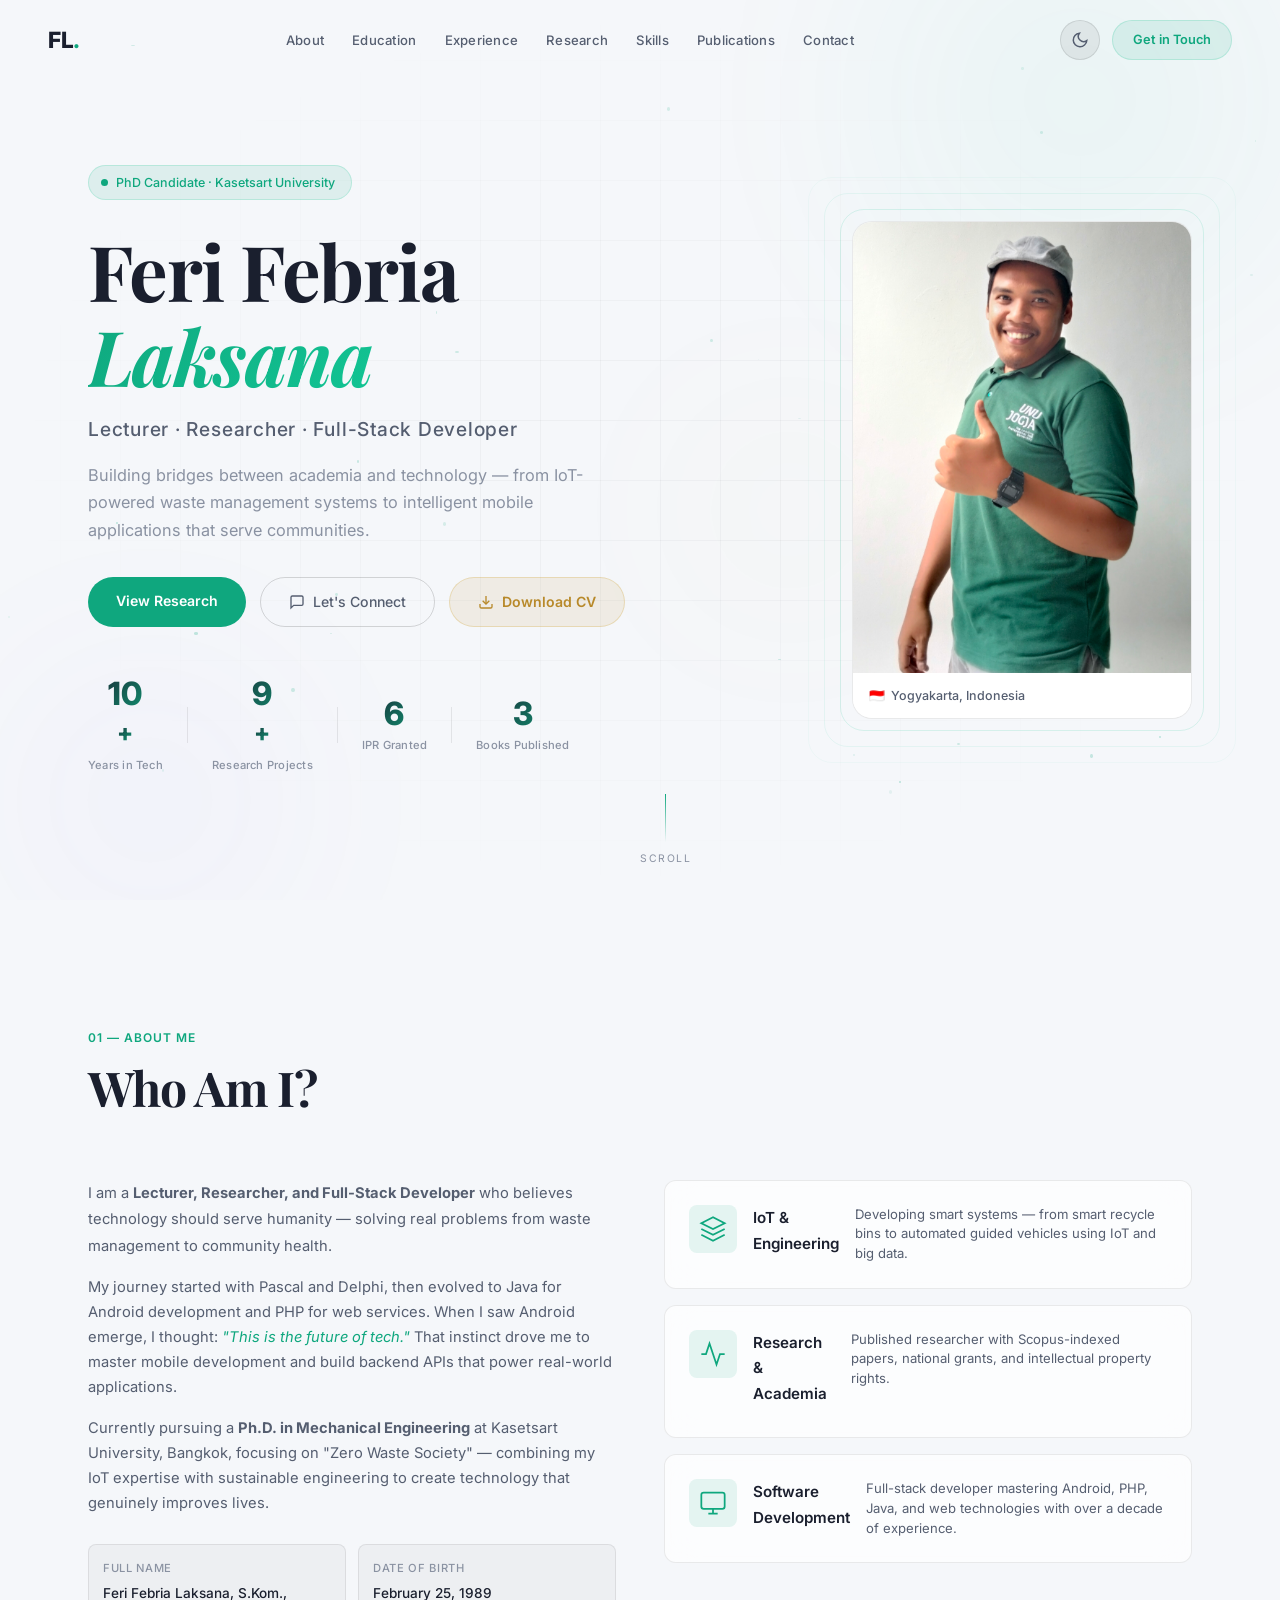
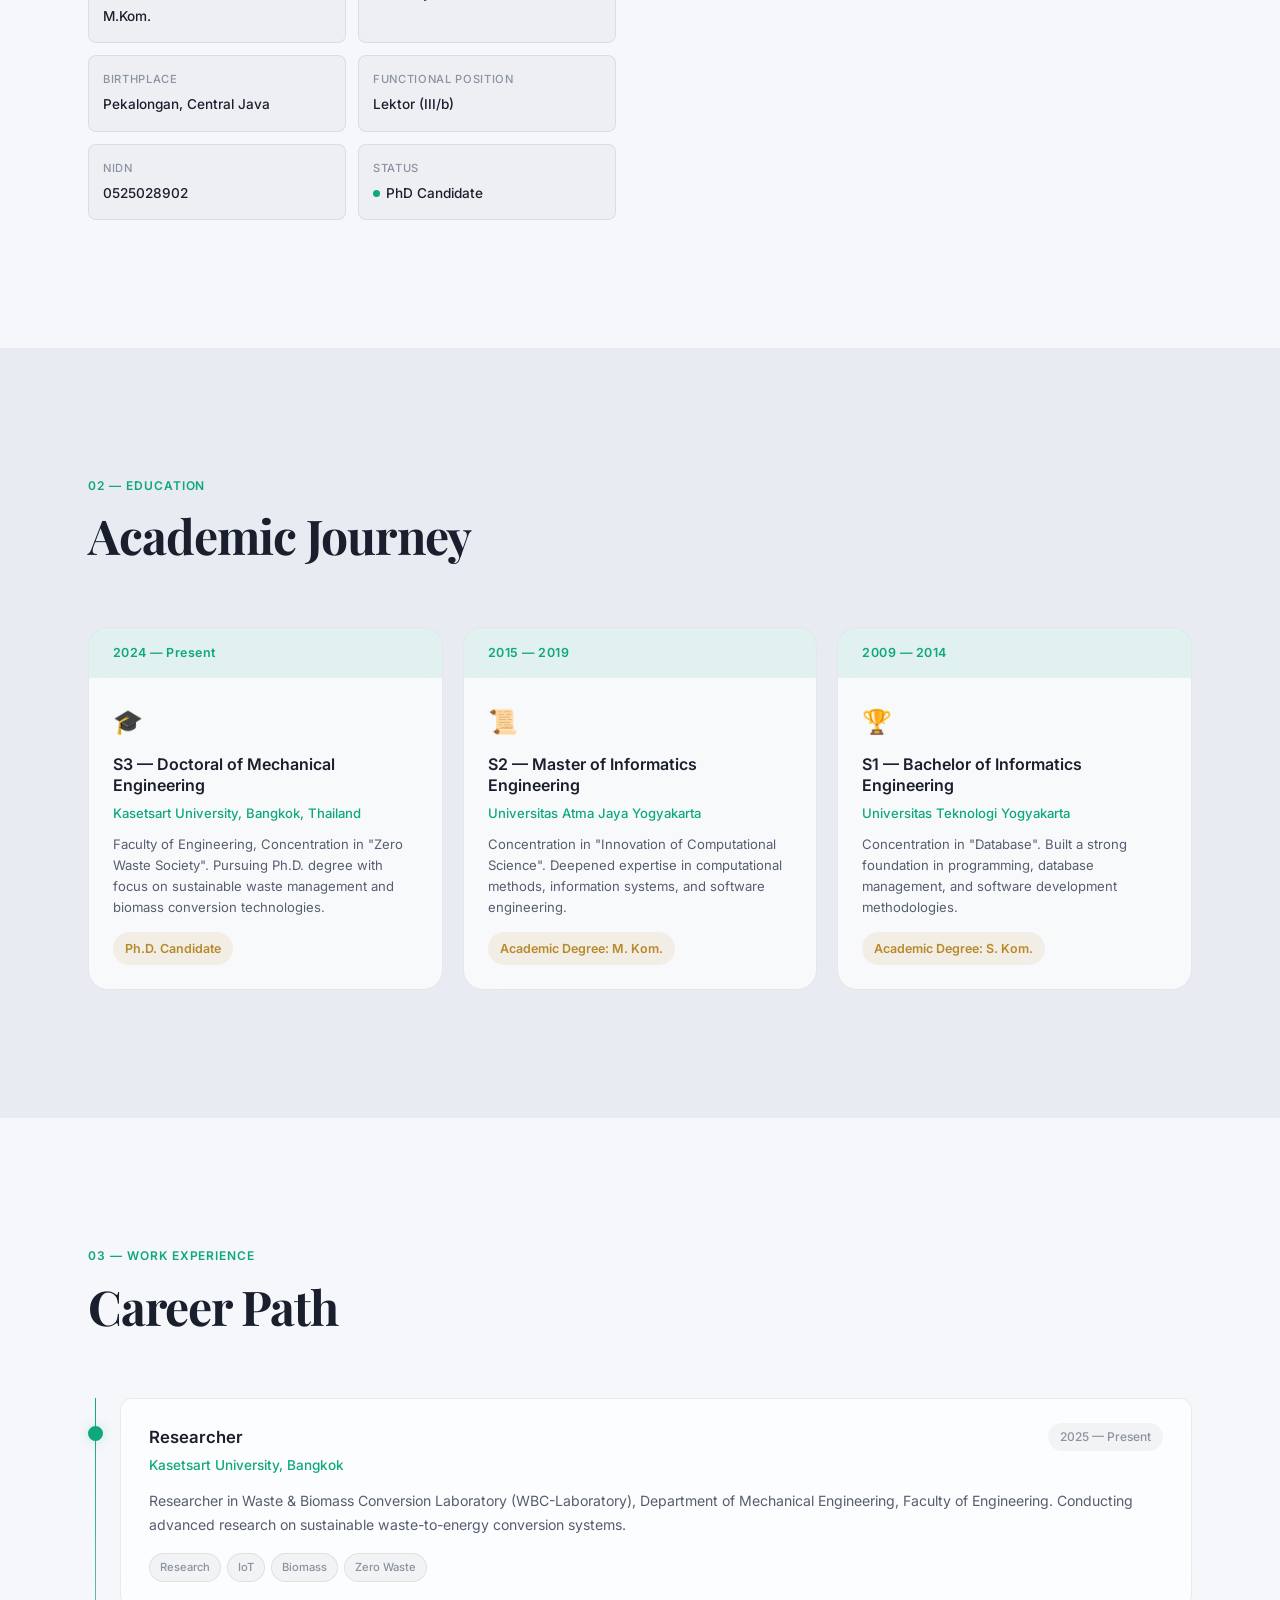
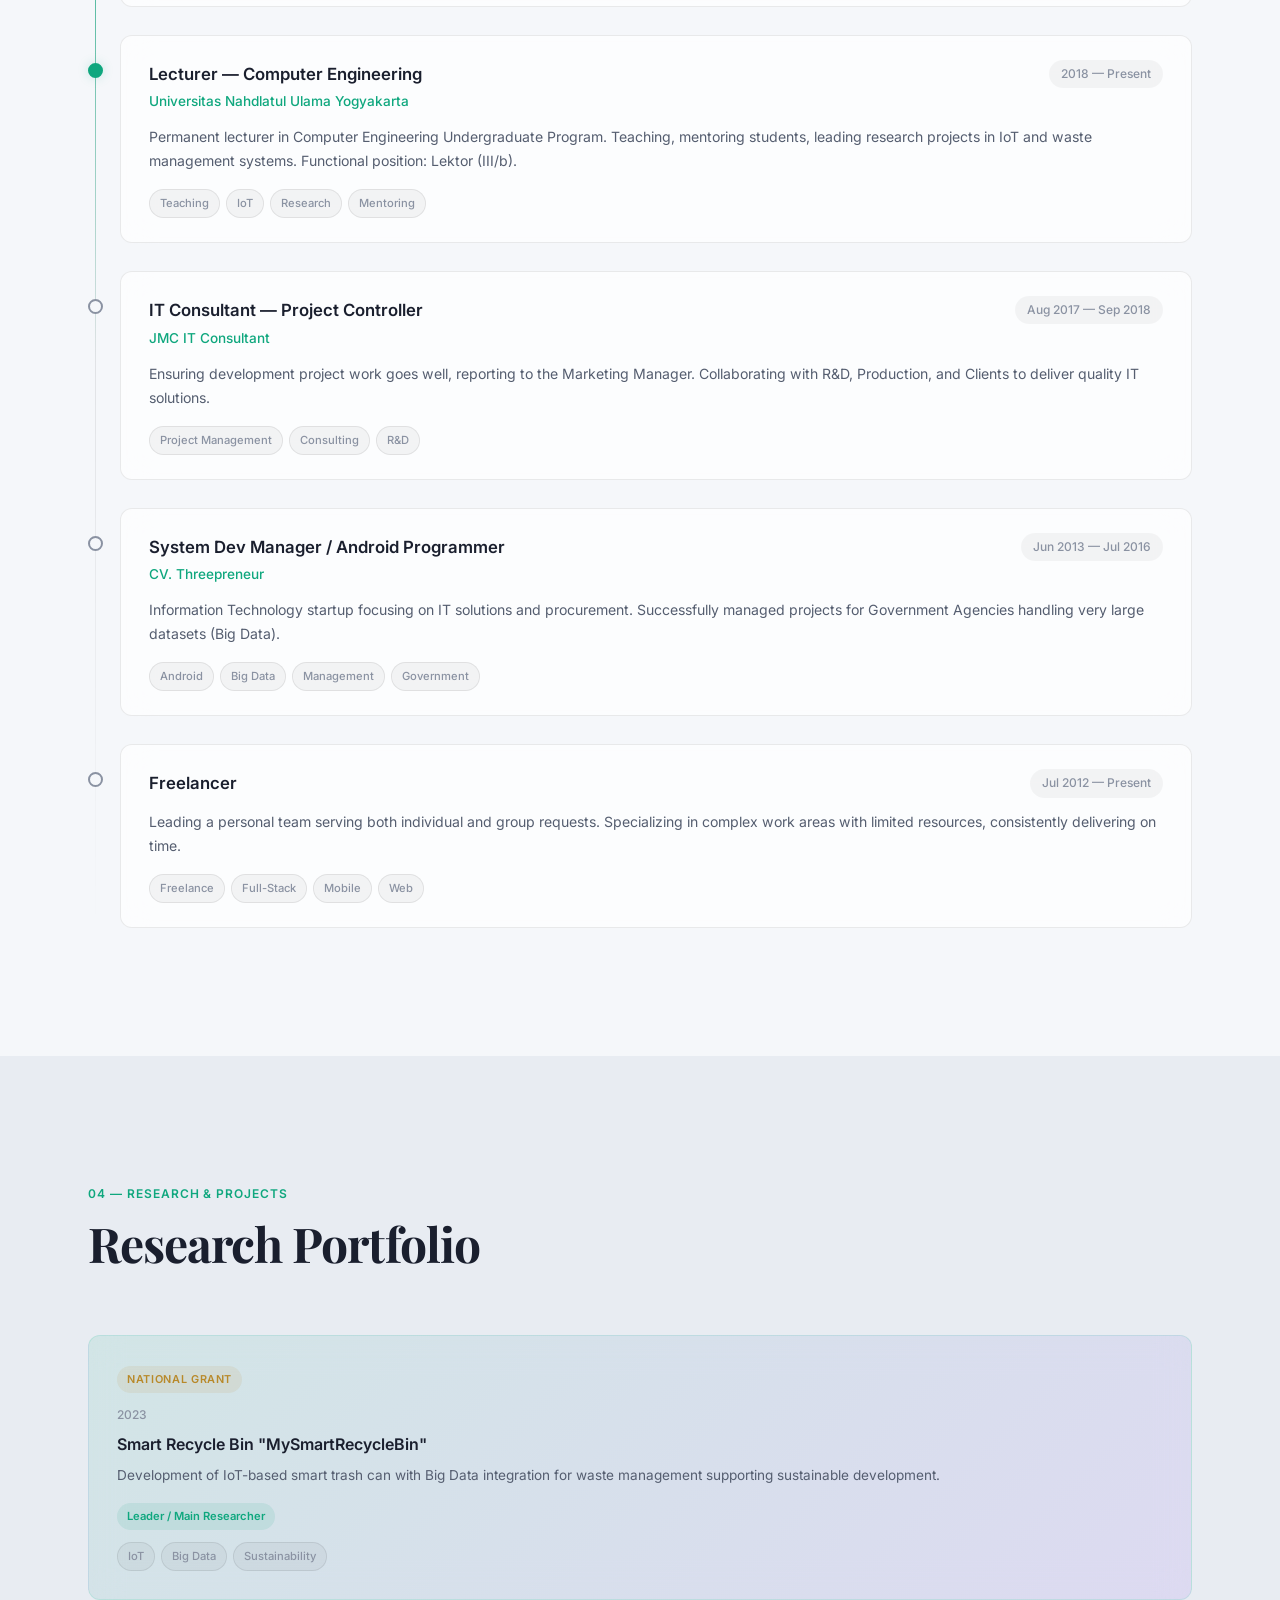
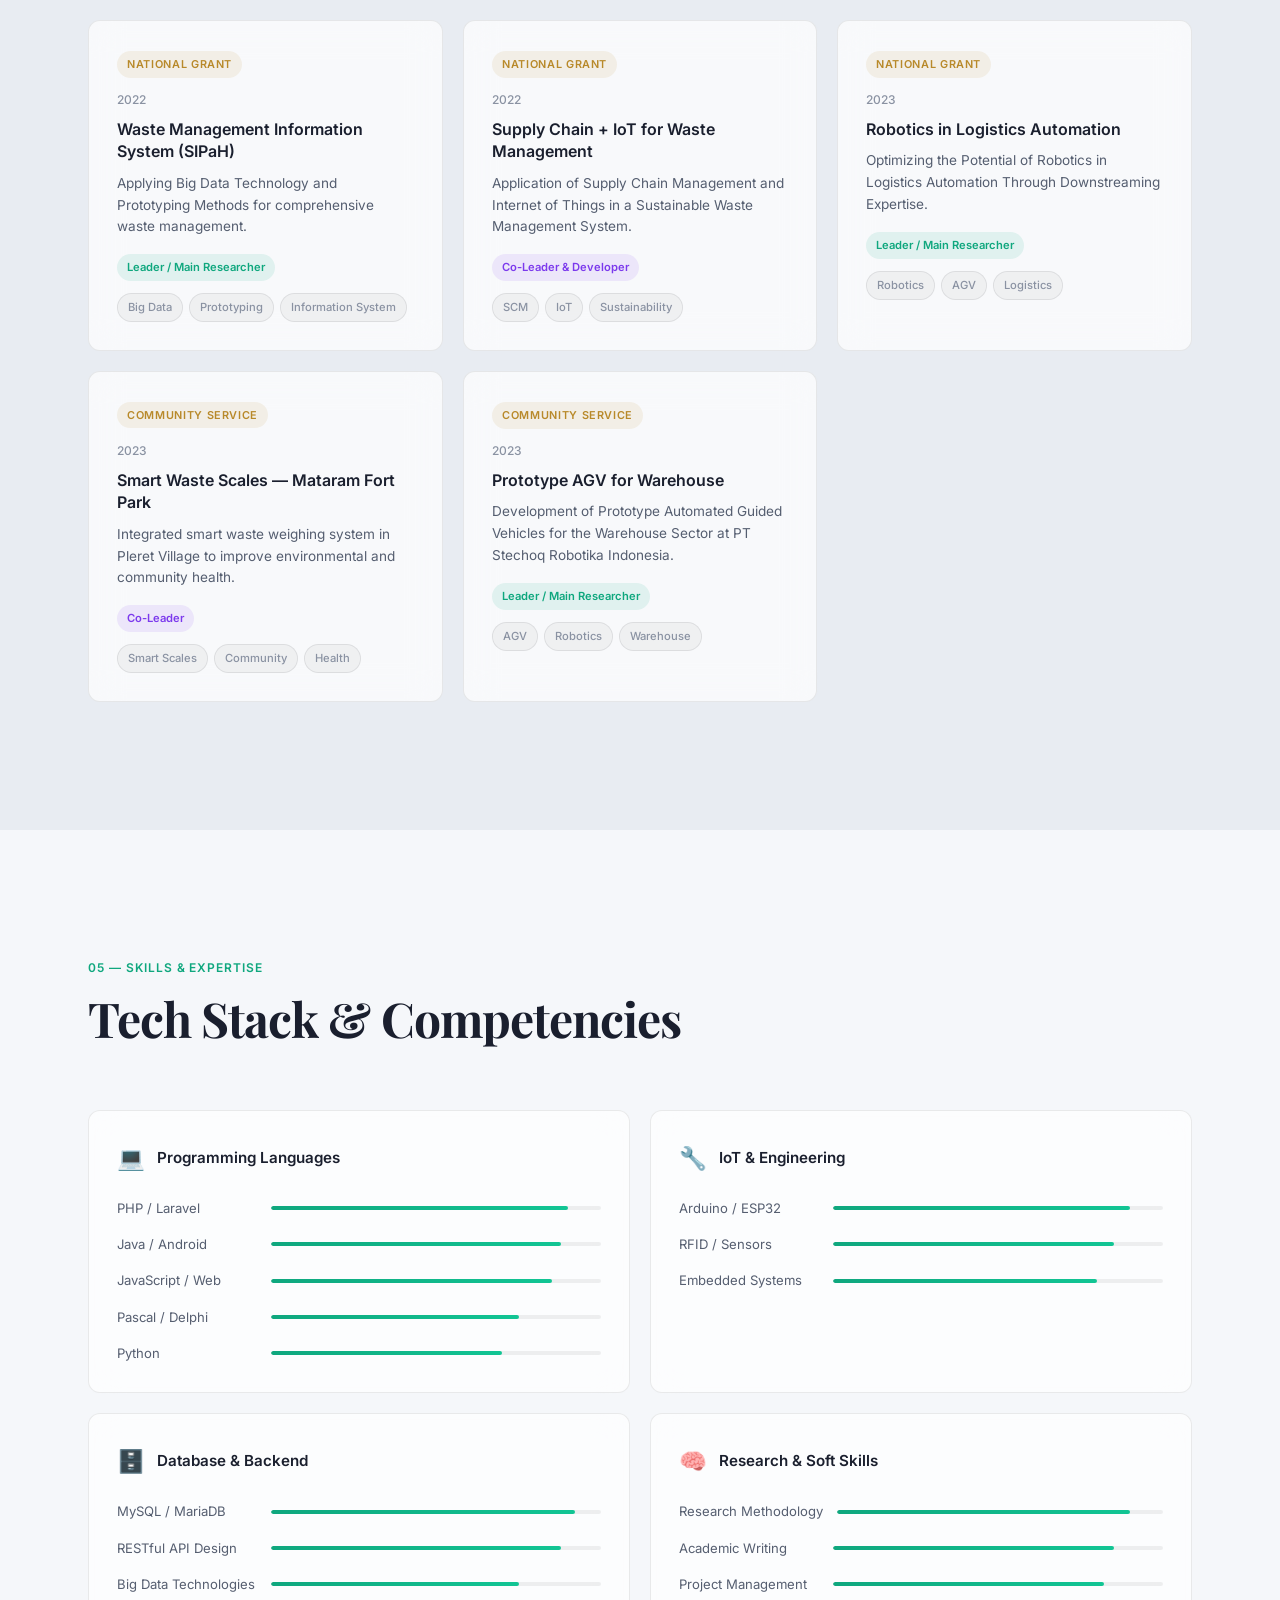
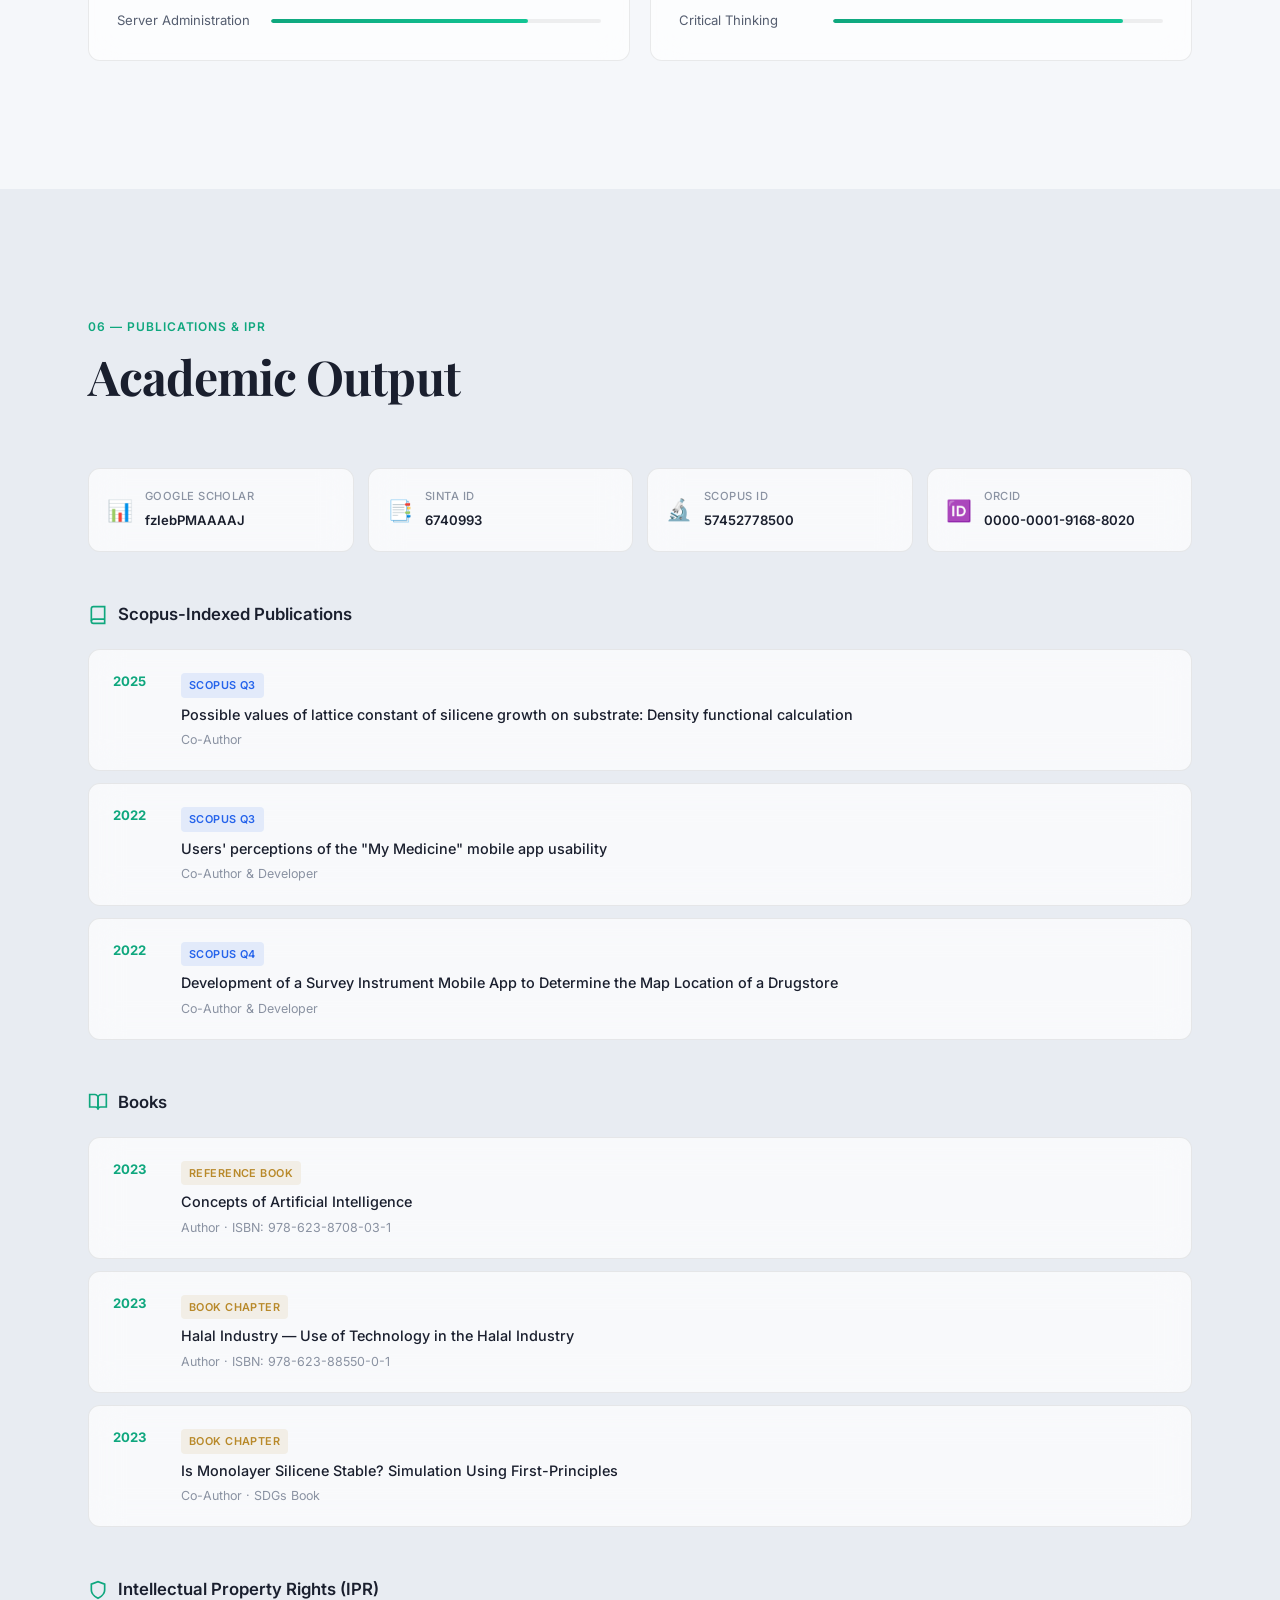
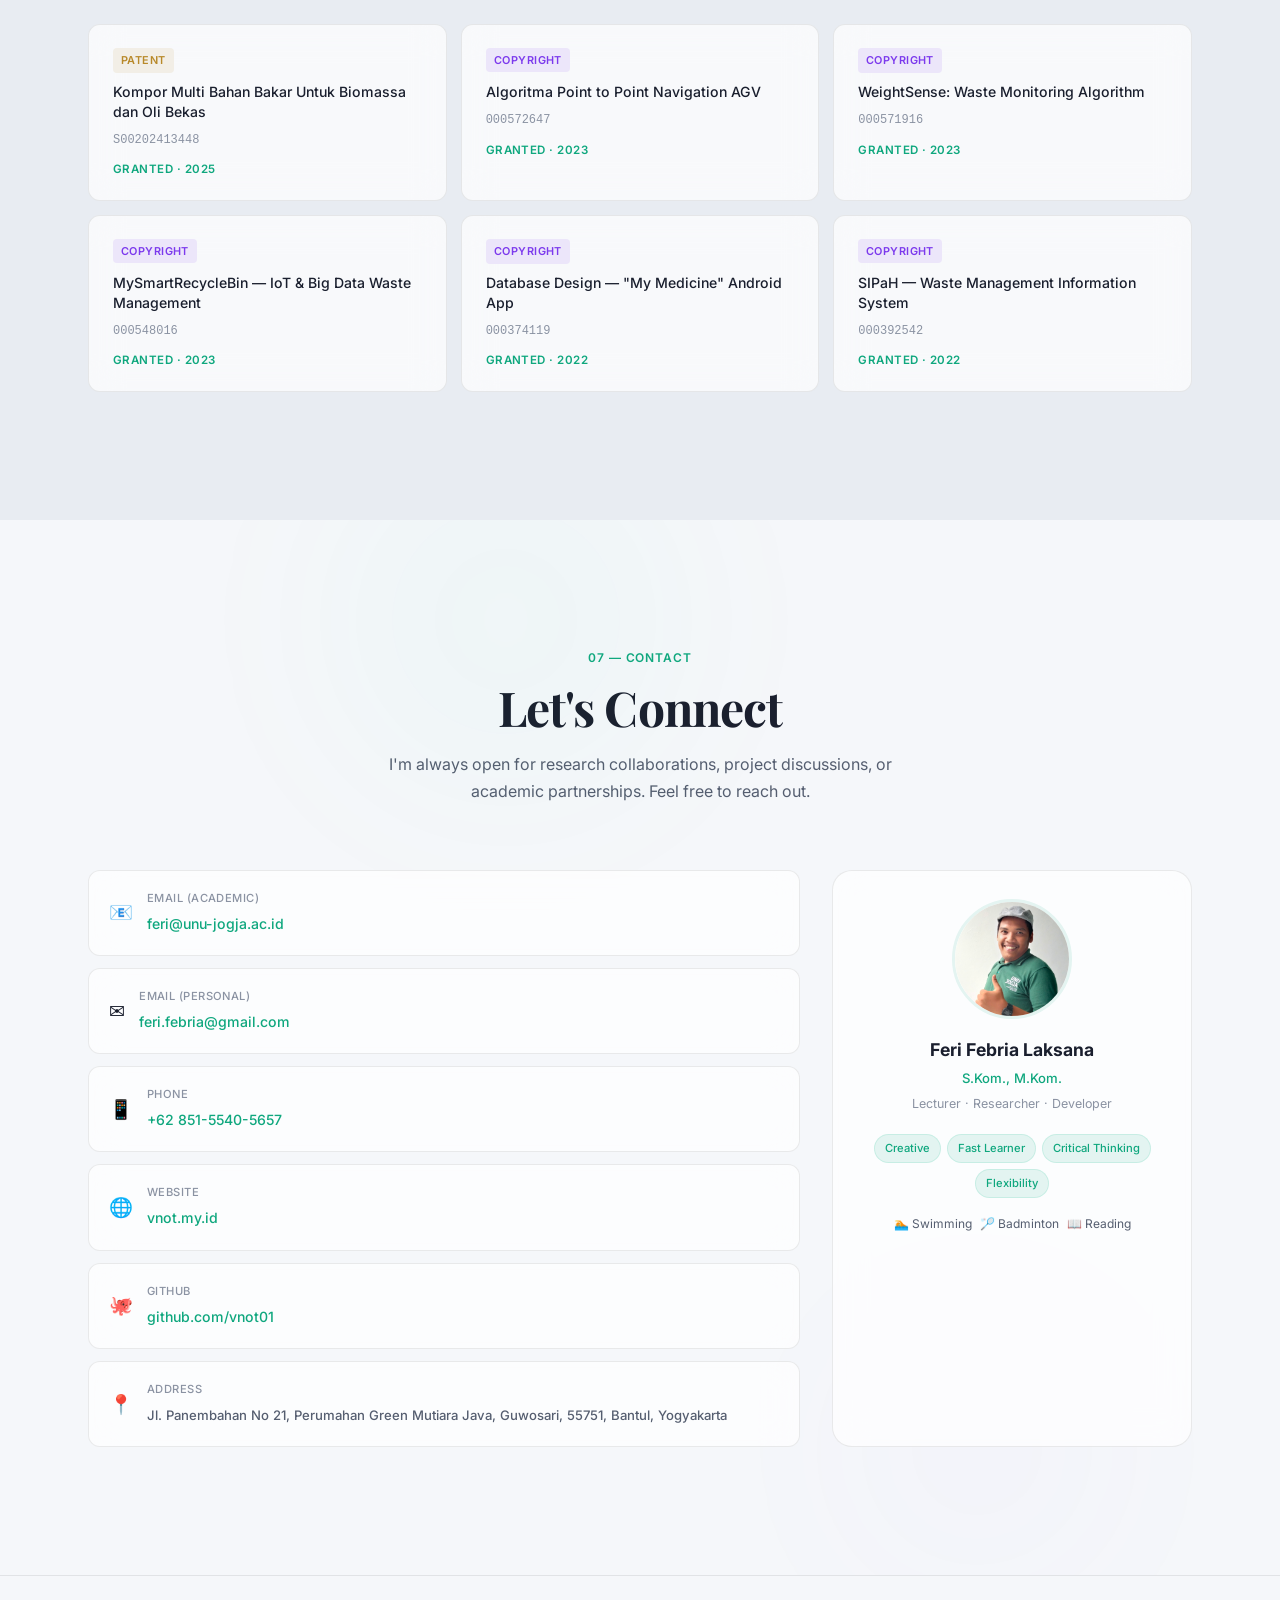
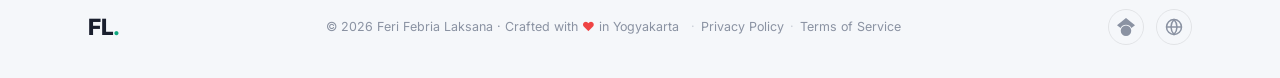
==== commit 3f2ad4a3: "style: refine footer link styles for better visual hierarchy and spacing" ====
--- a/index.html
+++ b/index.html
@@ -875,12 +875,15 @@
     <div class="container">
       <div class="footer-inner">
         <span class="nav-logo">FL<span class="dot">.</span></span>
-        <p class="footer-text">© 2026 Feri Febria Laksana · Crafted with <span class="heart">♥</span> in Yogyakarta</p>
-        <div class="footer-links">
-          <a href="privacy.html" class="footer-link">Privacy Policy</a>
-          <span class="footer-divider">·</span>
-          <a href="terms.html" class="footer-link">Terms of Service</a>
-        </div>
+        <p class="footer-text">
+          © 2026 Feri Febria Laksana · Crafted with <span class="heart">♥</span> in Yogyakarta
+          <span class="footer-meta-links">
+            <span class="footer-divider">·</span>
+            <a href="privacy.html" class="footer-link">Privacy Policy</a>
+            <span class="footer-divider">·</span>
+            <a href="terms.html" class="footer-link">Terms of Service</a>
+          </span>
+        </p>
         <div class="footer-socials">
           <a href="https://scholar.google.com/citations?user=fzIebPMAAAAJ" class="social-link"
             aria-label="Google Scholar" target="_blank">
--- a/style.css
+++ b/style.css
@@ -1451,11 +1451,11 @@
 }
 
 /* === LEGAL FOOTER LINKS === */
-.footer-links {
-  display: flex;
-  gap: 16px;
-  align-items: center;
-  margin: 8px 0;
+.footer-meta-links {
+  margin-left: 8px;
+  display: inline-flex;
+  align-items: center;
+  gap: 6px;
 }
 .footer-link {
   font-size: 0.78rem;
@@ -1468,6 +1468,6 @@
 .footer-divider {
   color: var(--text-muted);
   font-size: 0.78rem;
-  opacity: 0.5;
-}
-
+  opacity: 0.4;
+}
+
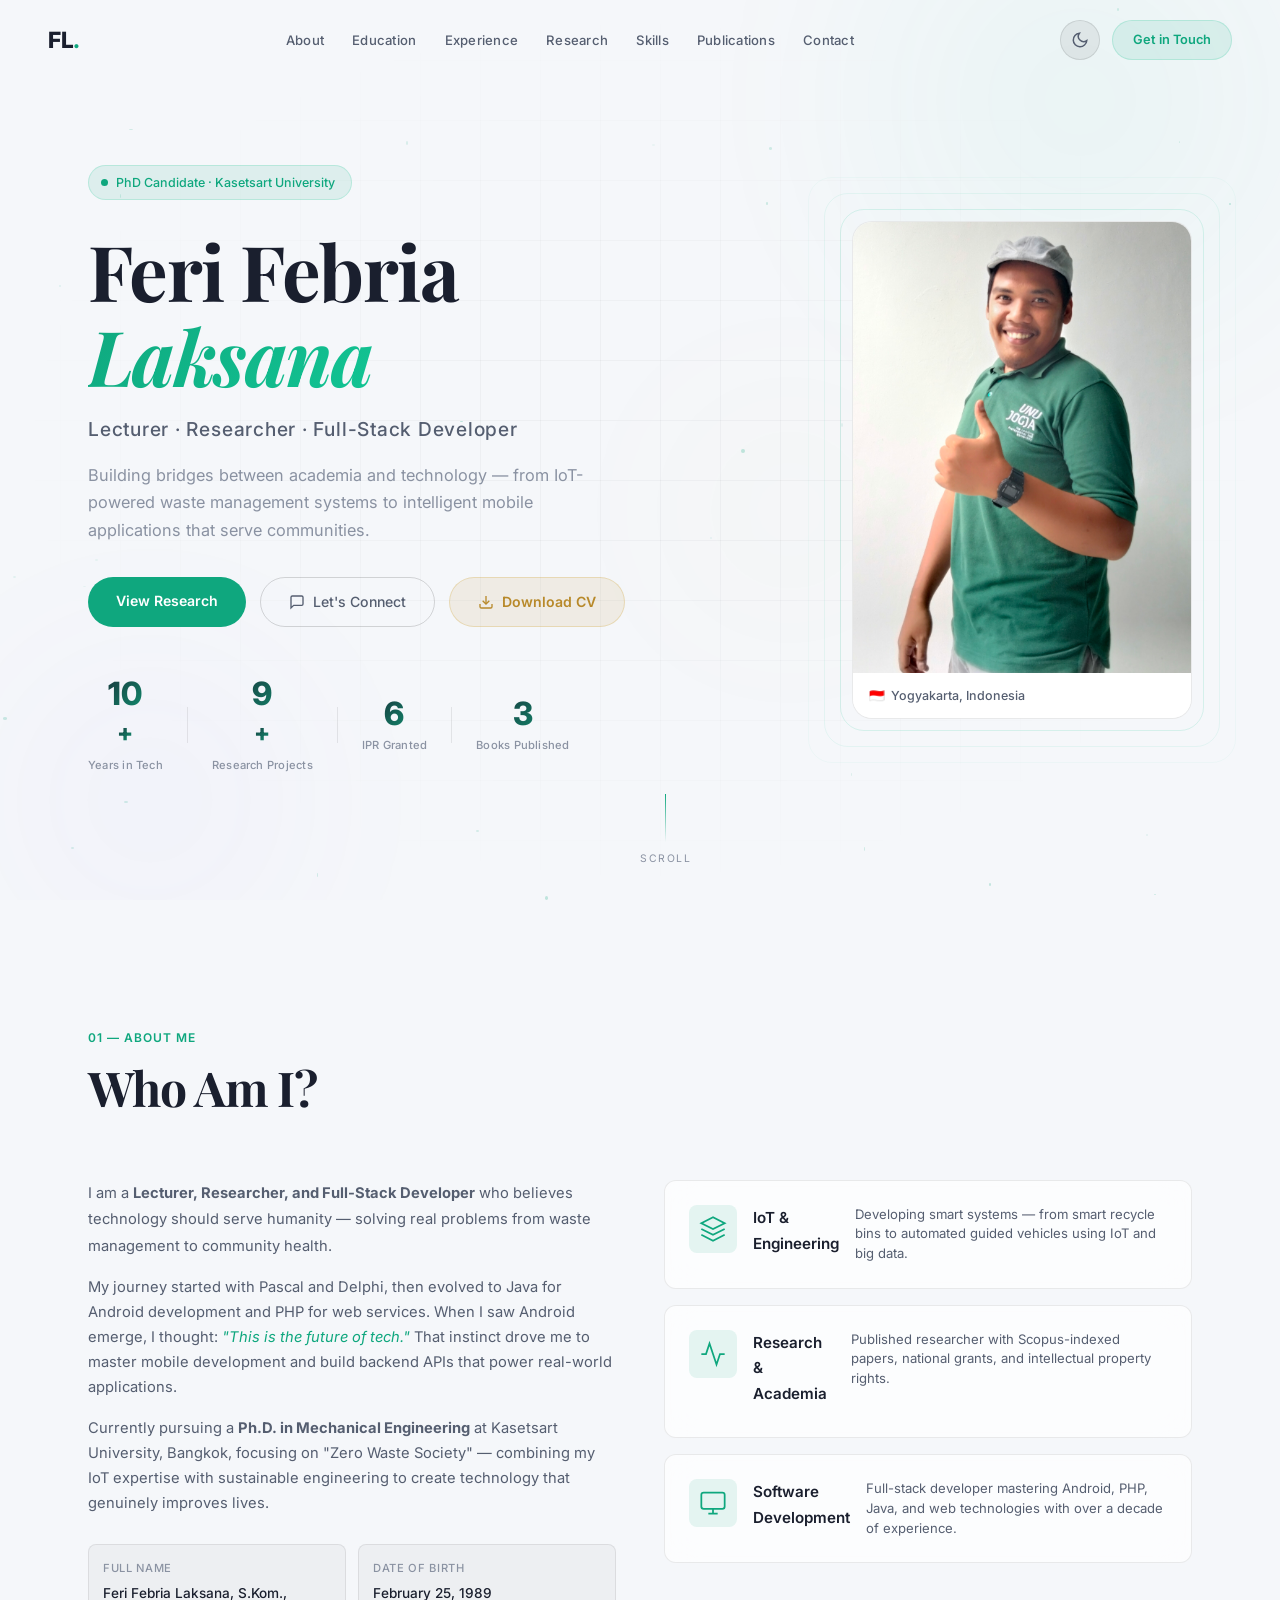
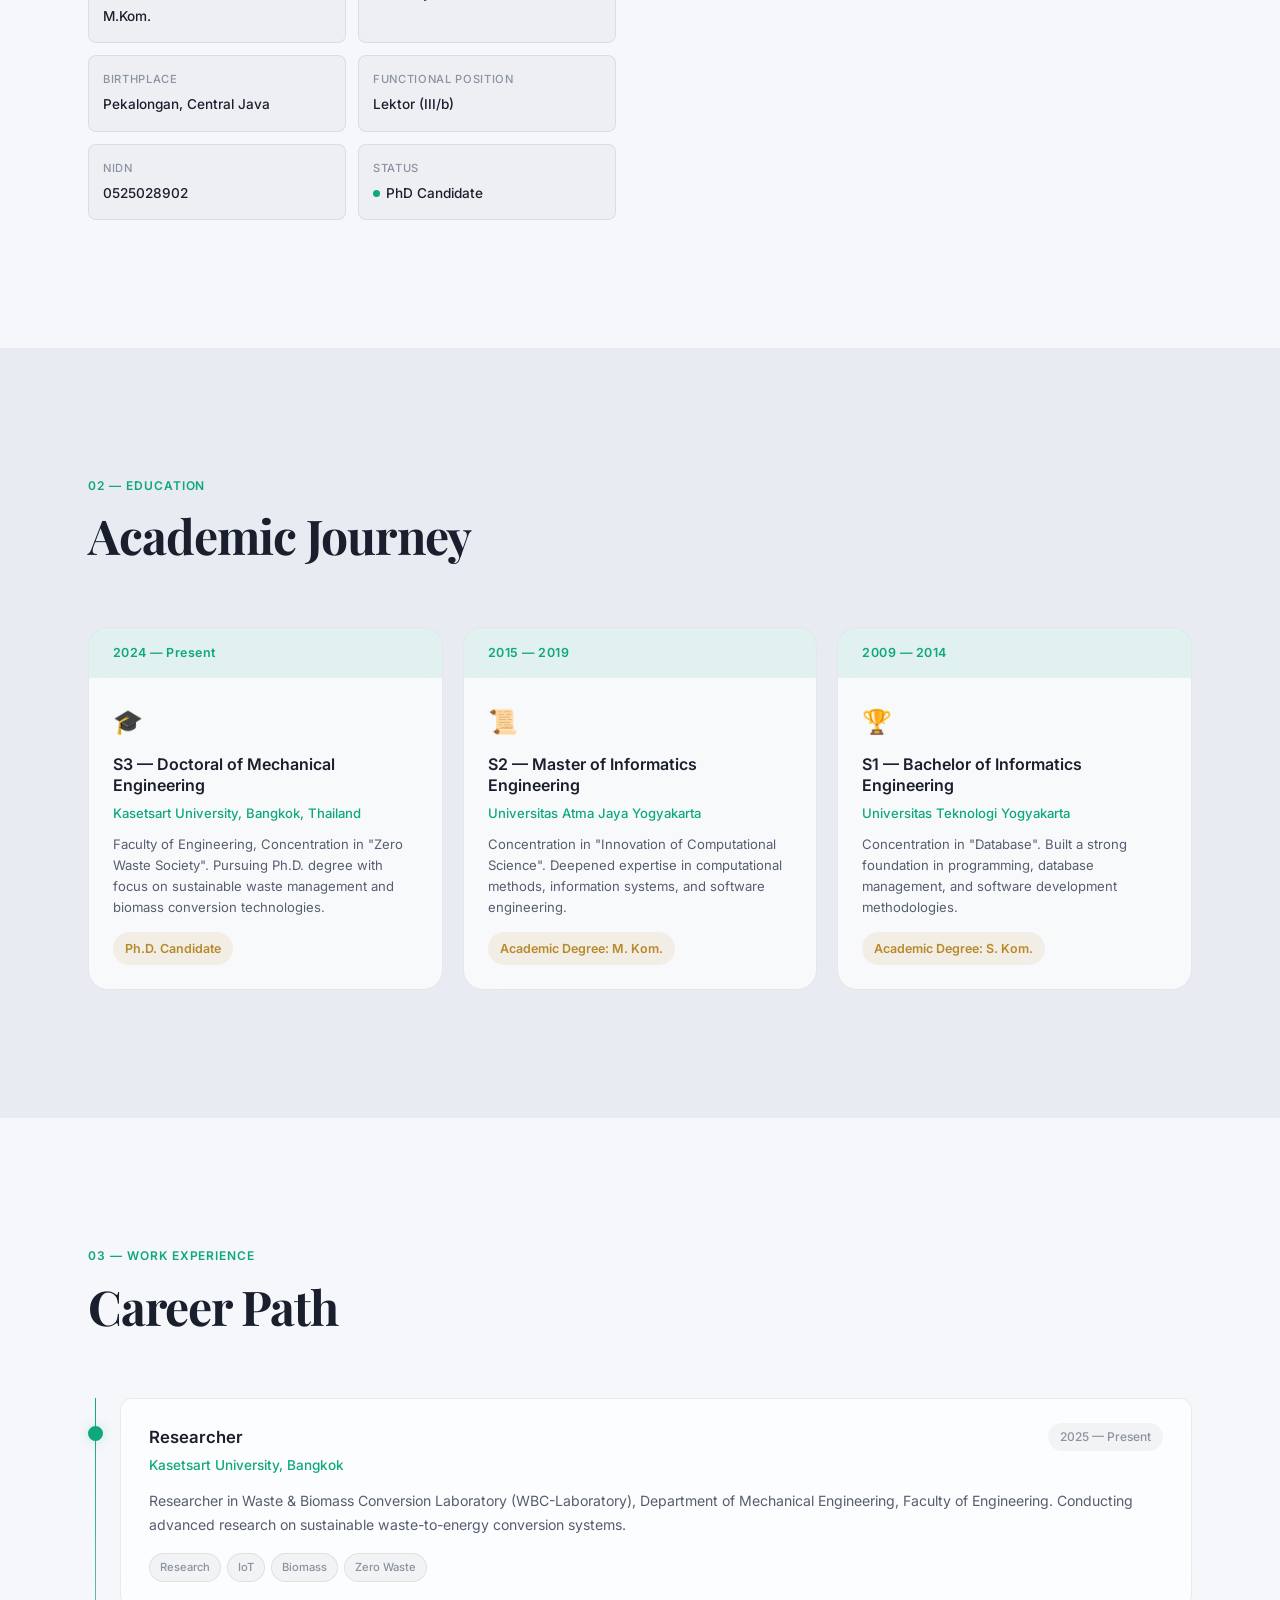
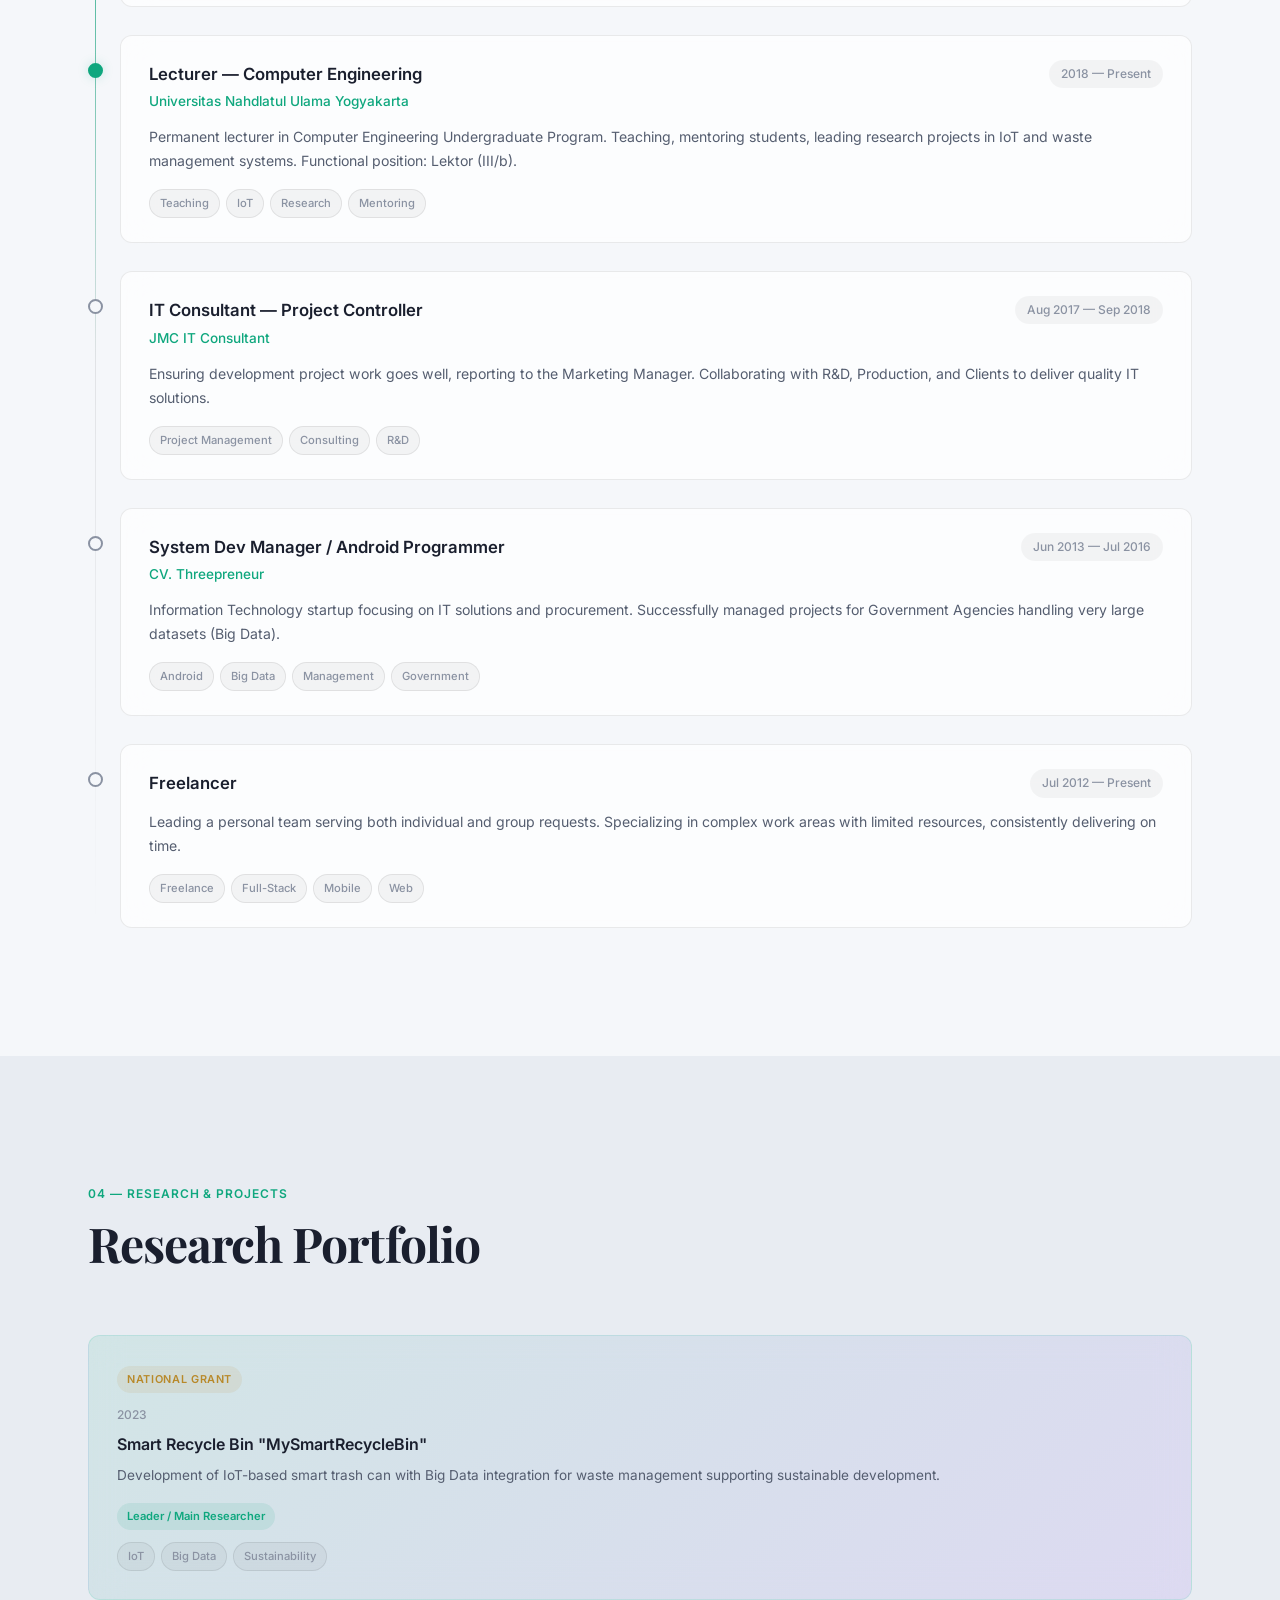
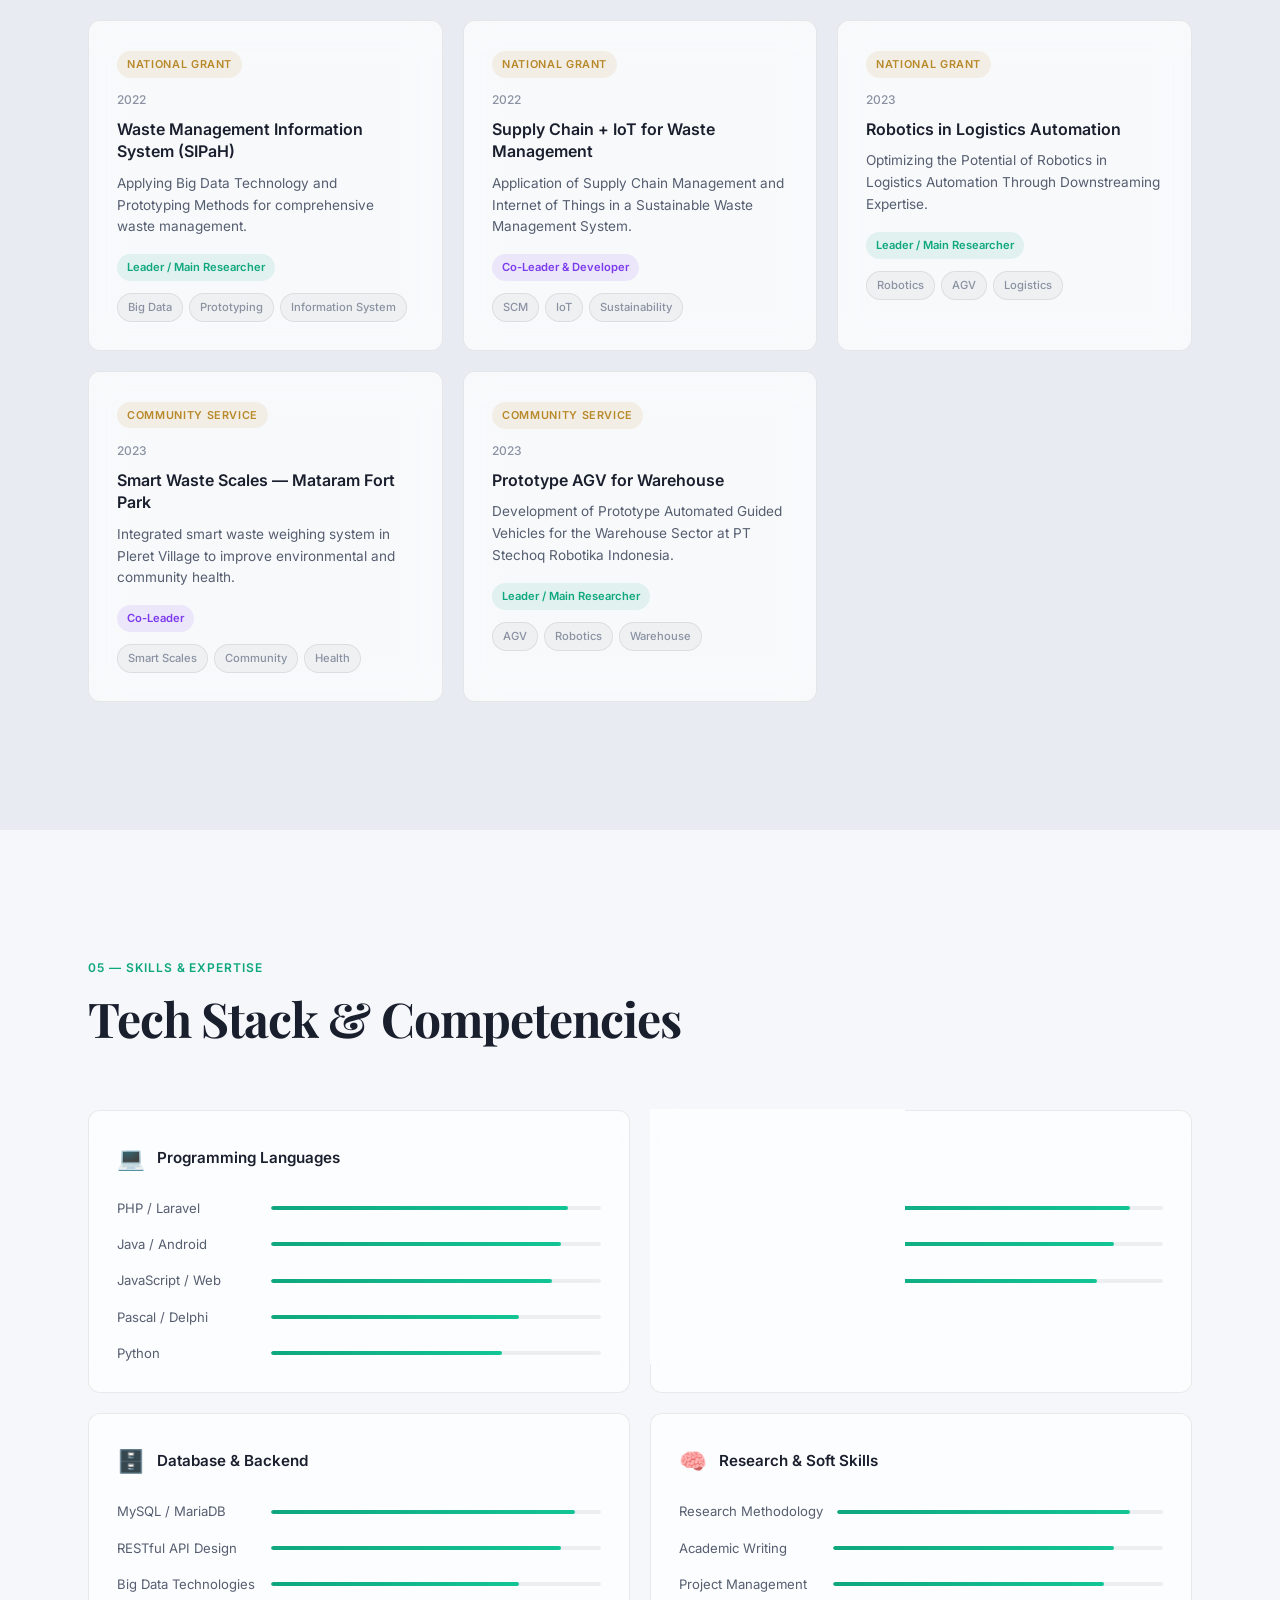
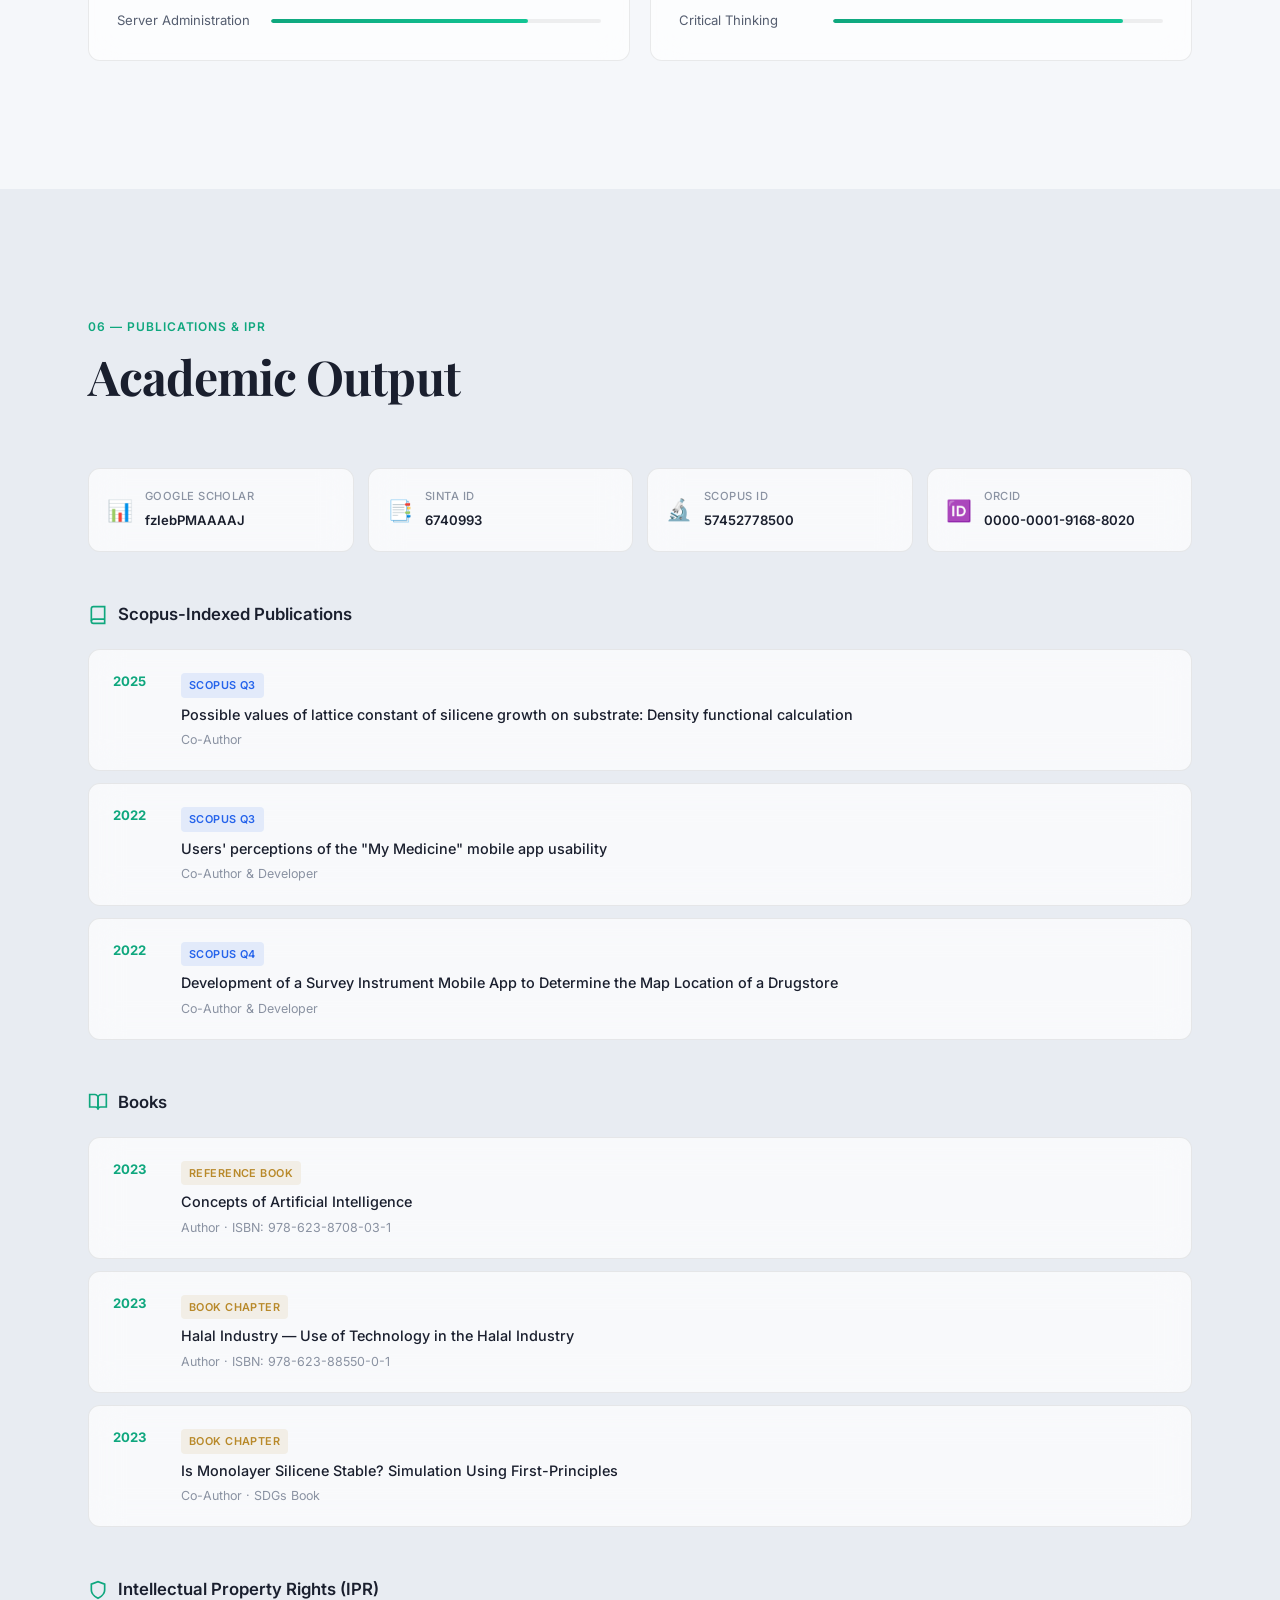
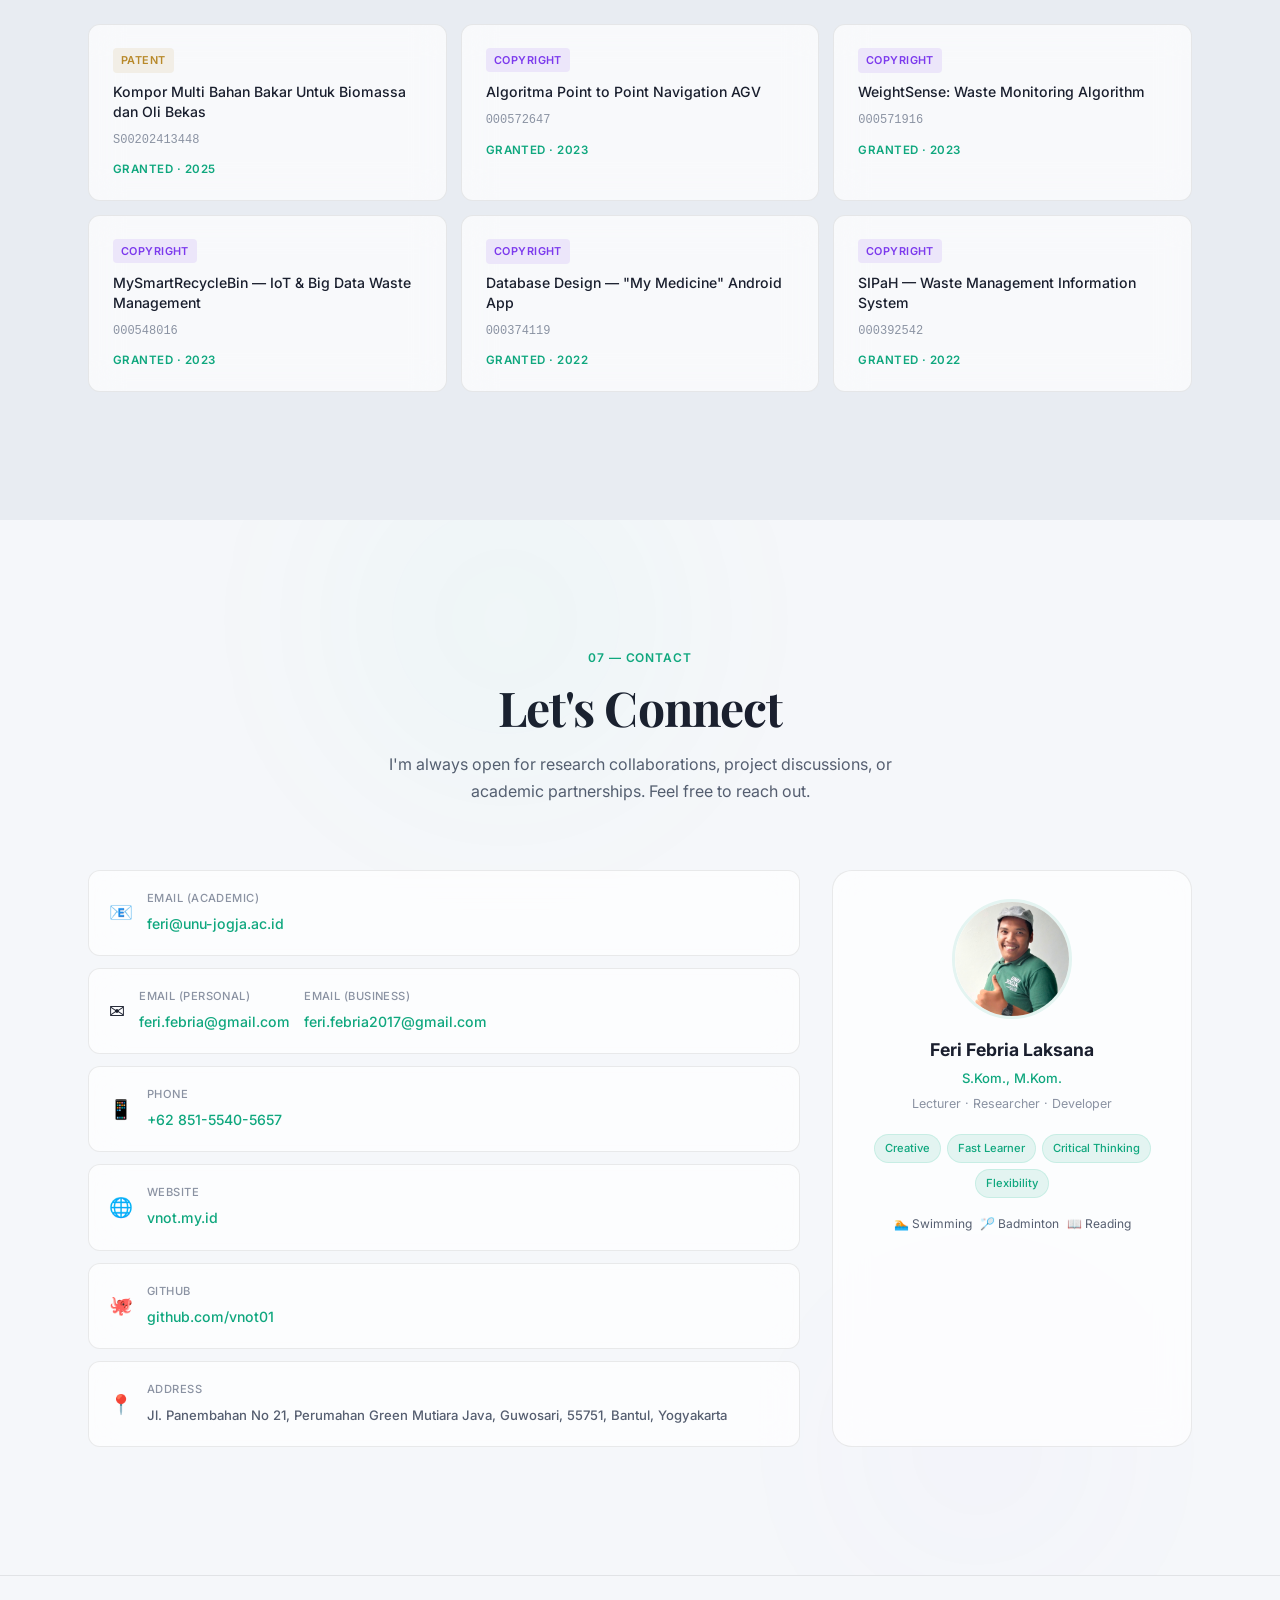
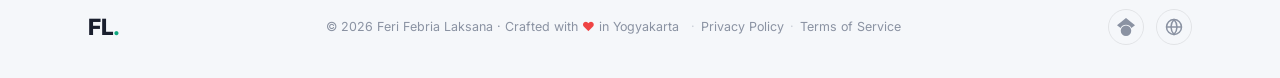
==== commit ac7edf46: "Add business email contact information" ====
--- a/index.html
+++ b/index.html
@@ -816,6 +816,10 @@
               <span class="contact-label">Email (Personal)</span>
               <a href="mailto:feri.febria@gmail.com" class="contact-value">feri.febria@gmail.com</a>
             </div>
+            <div>
+              <span class="contact-label">Email (Business)</span>
+              <a href="mailto:feri.febria2017@gmail.com" class="contact-value">feri.febria2017@gmail.com</a>
+            </div>
           </div>
           <div class="contact-item glass">
             <div class="contact-icon">📱</div>
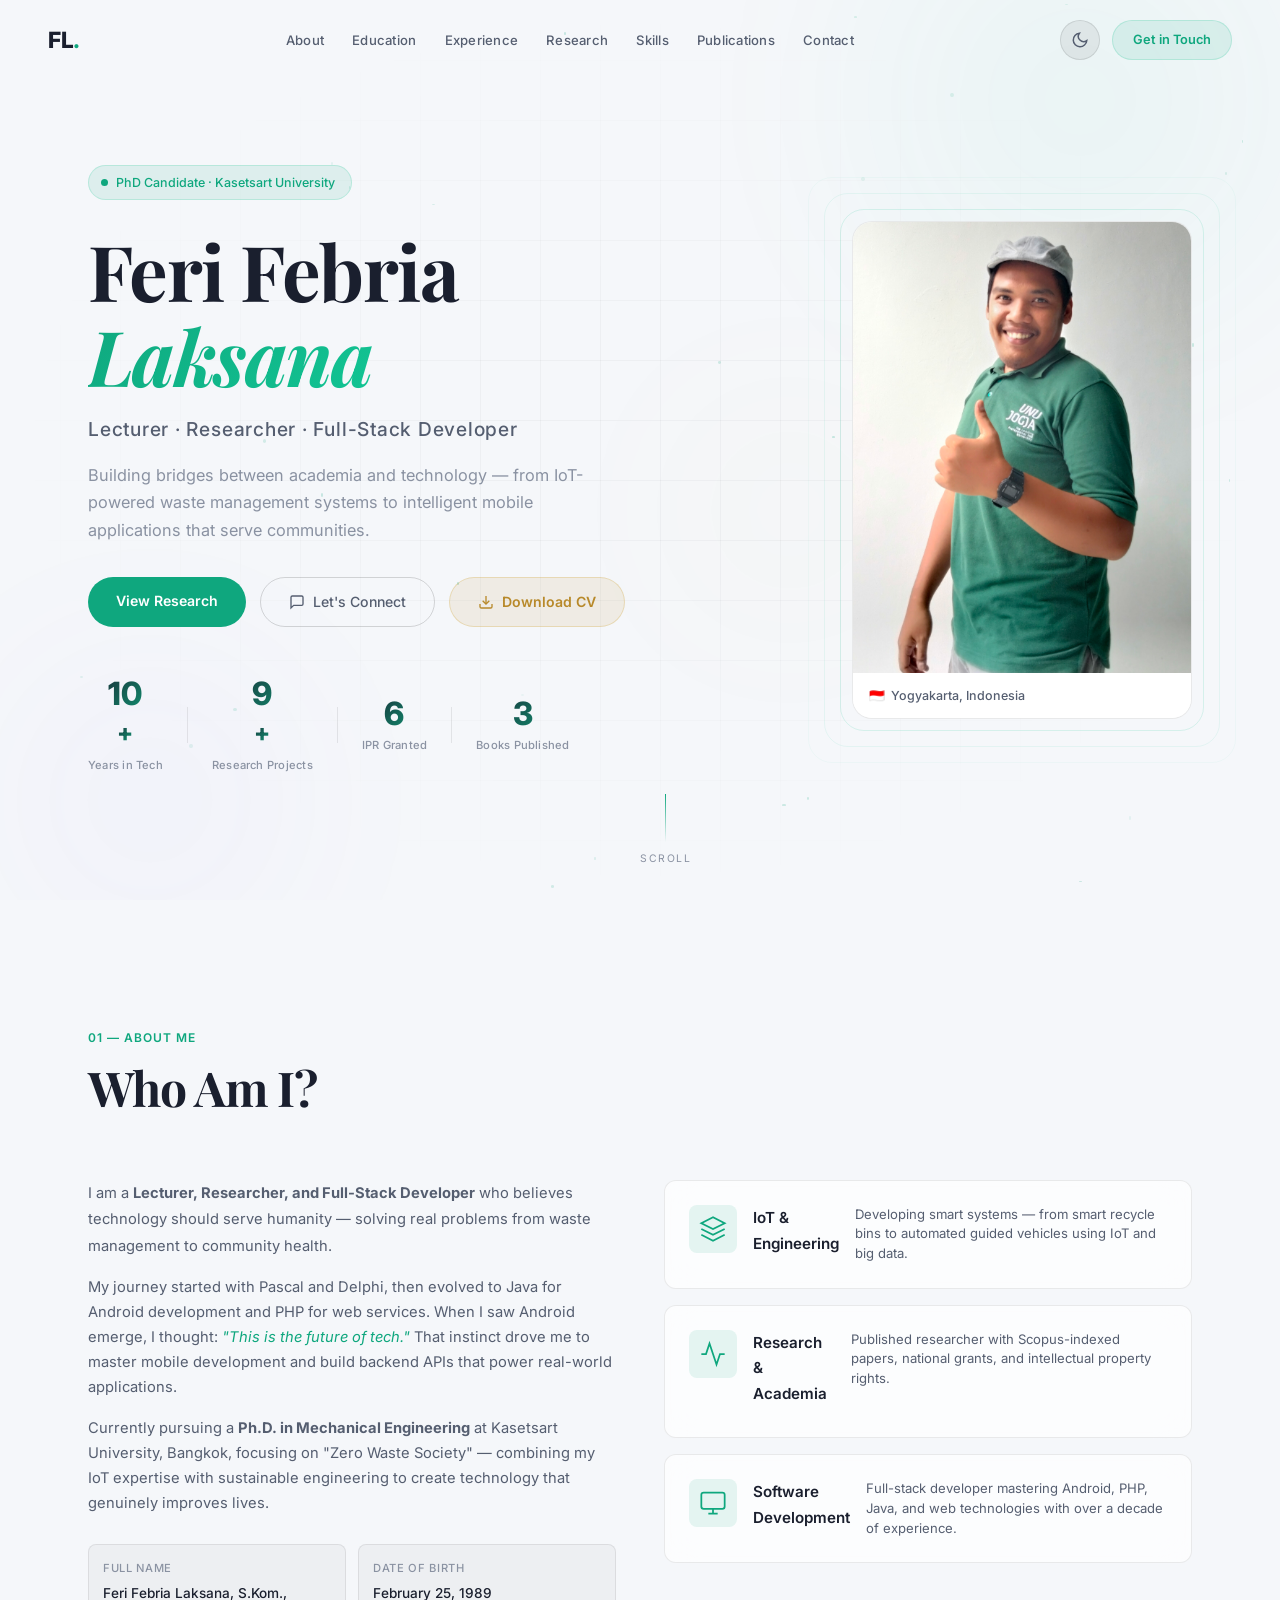
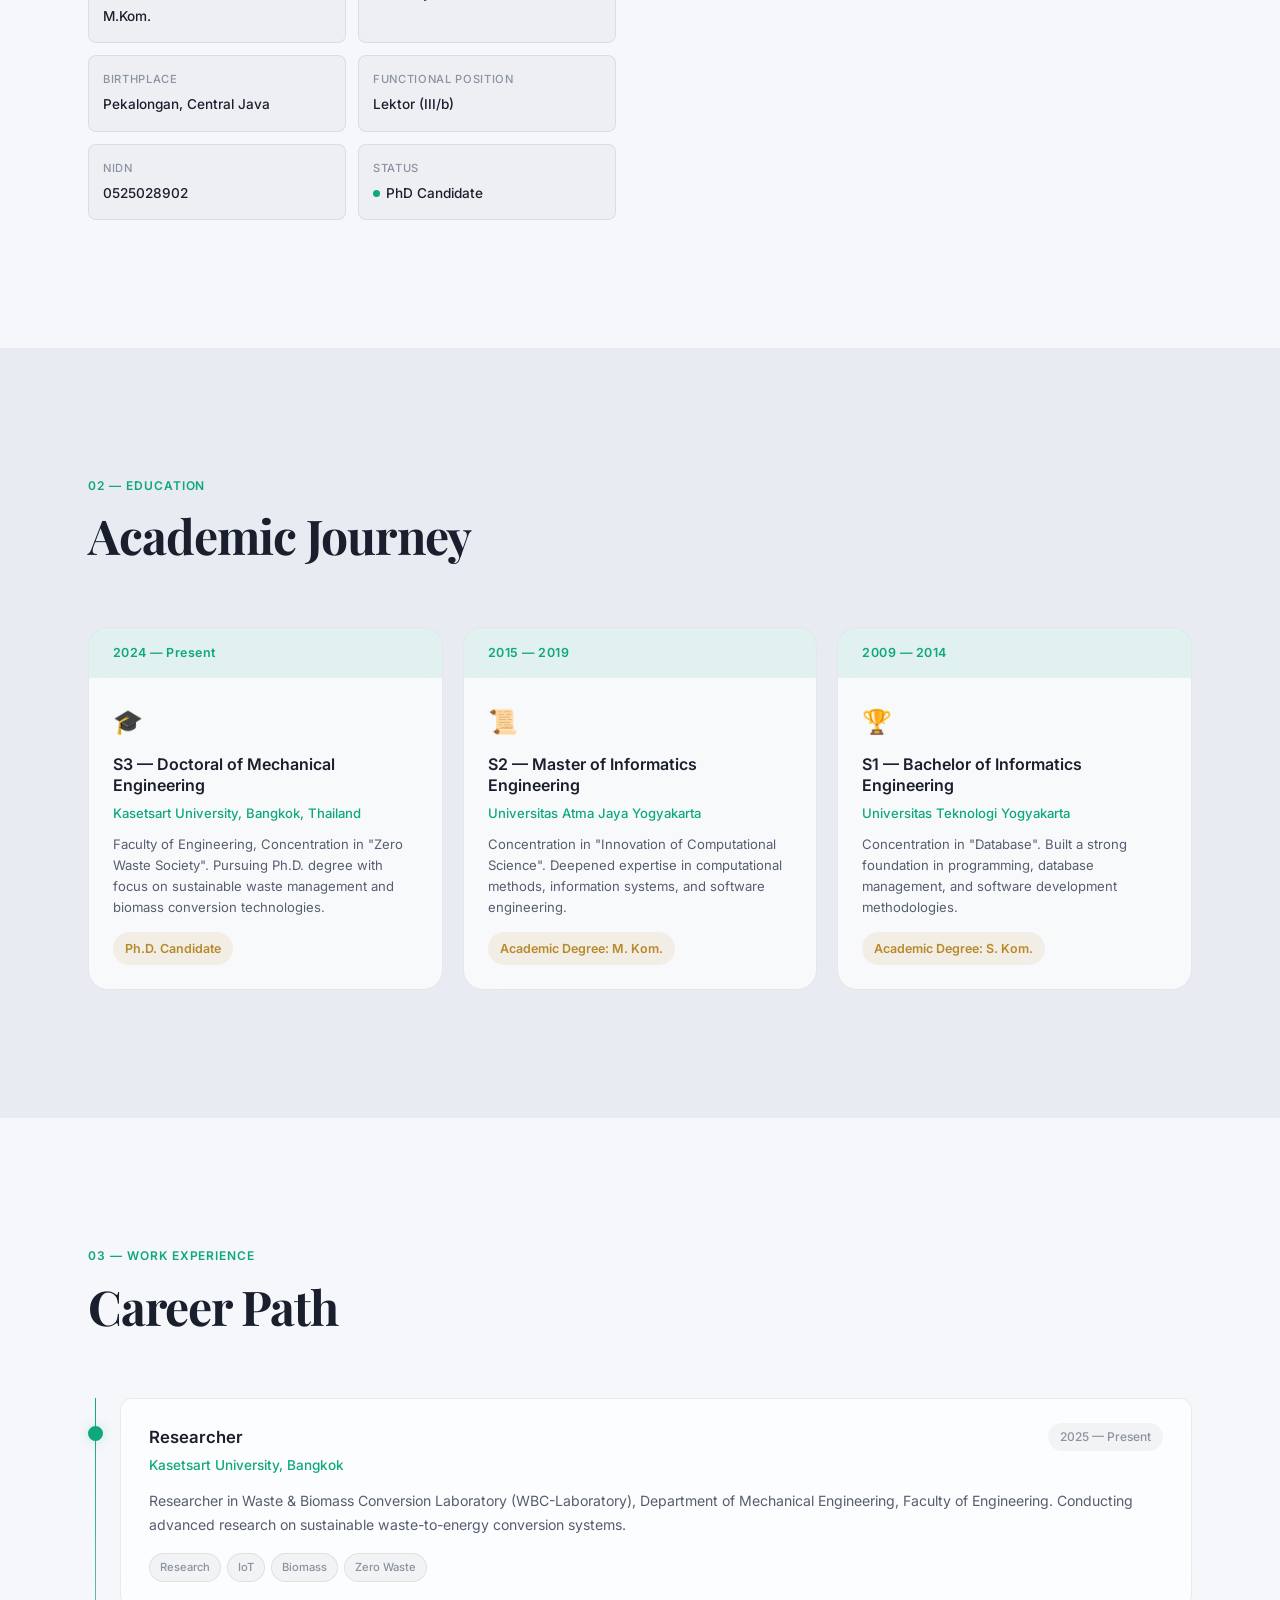
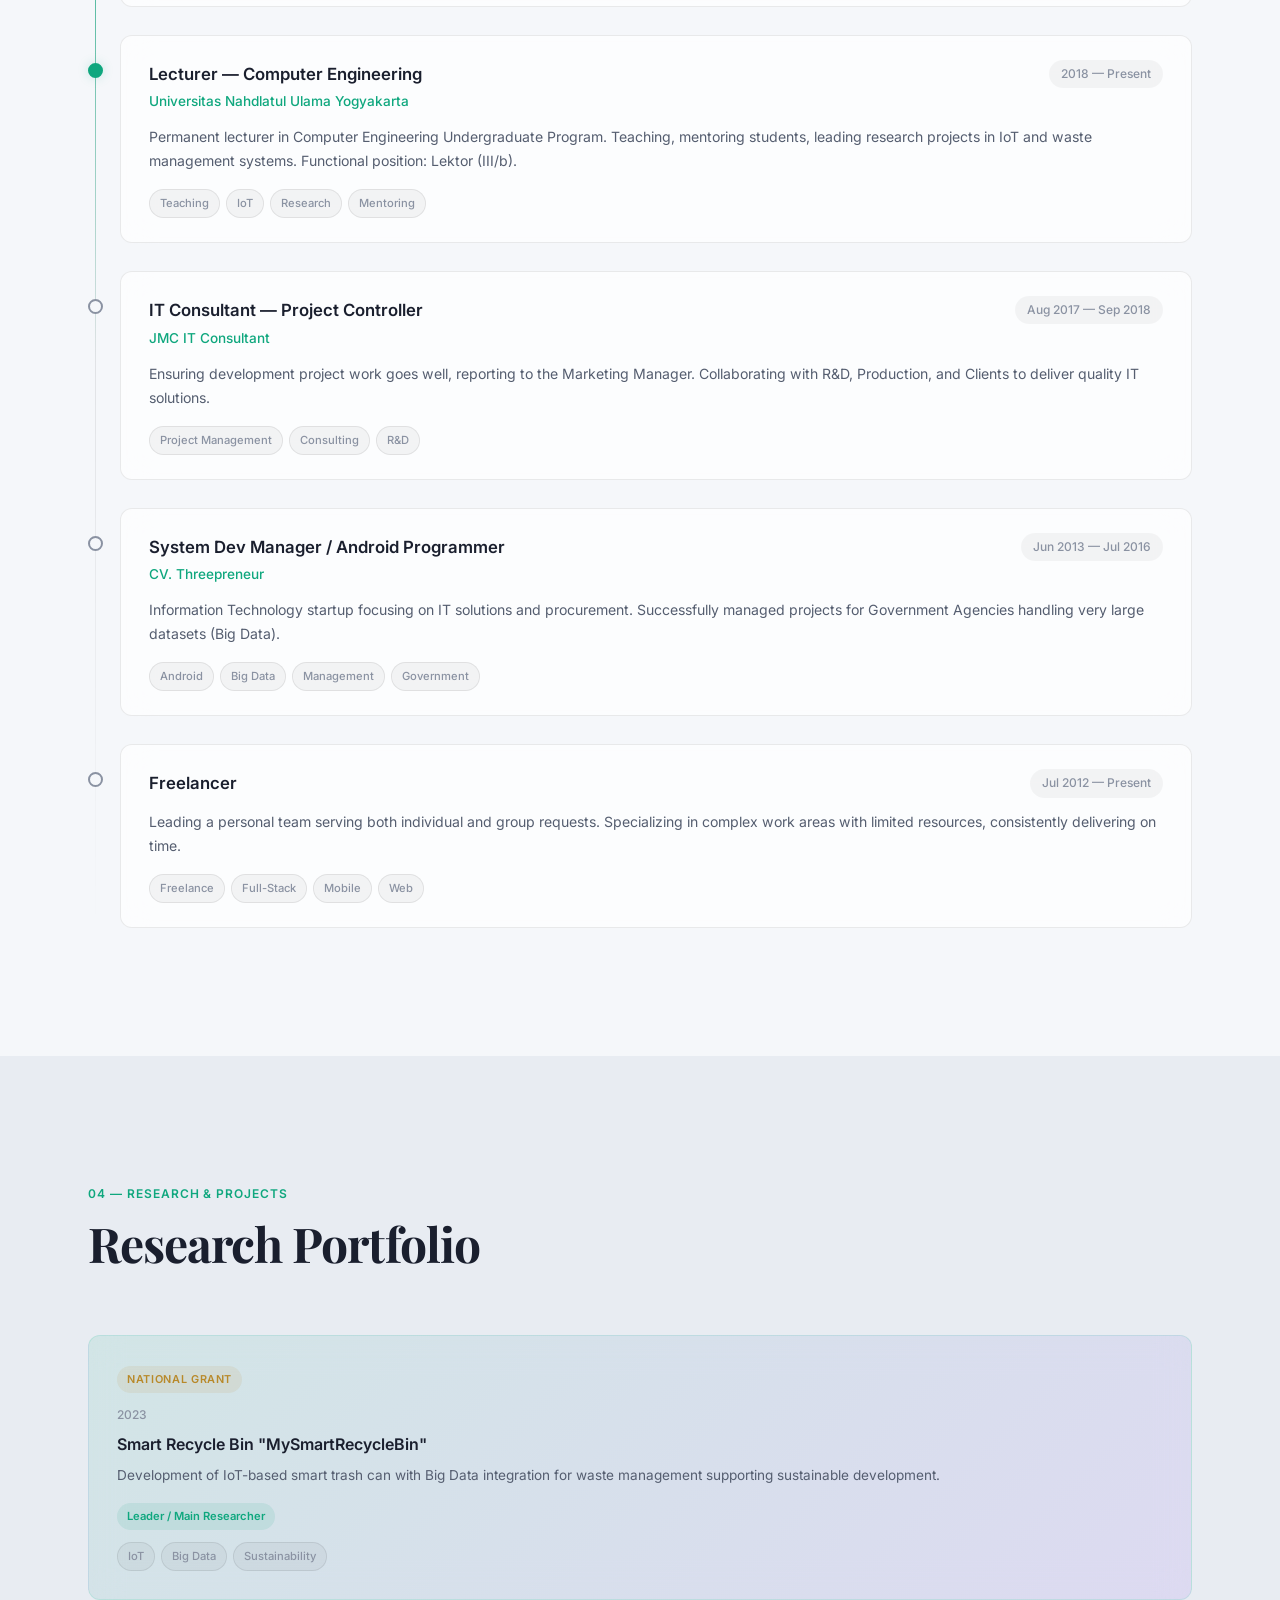
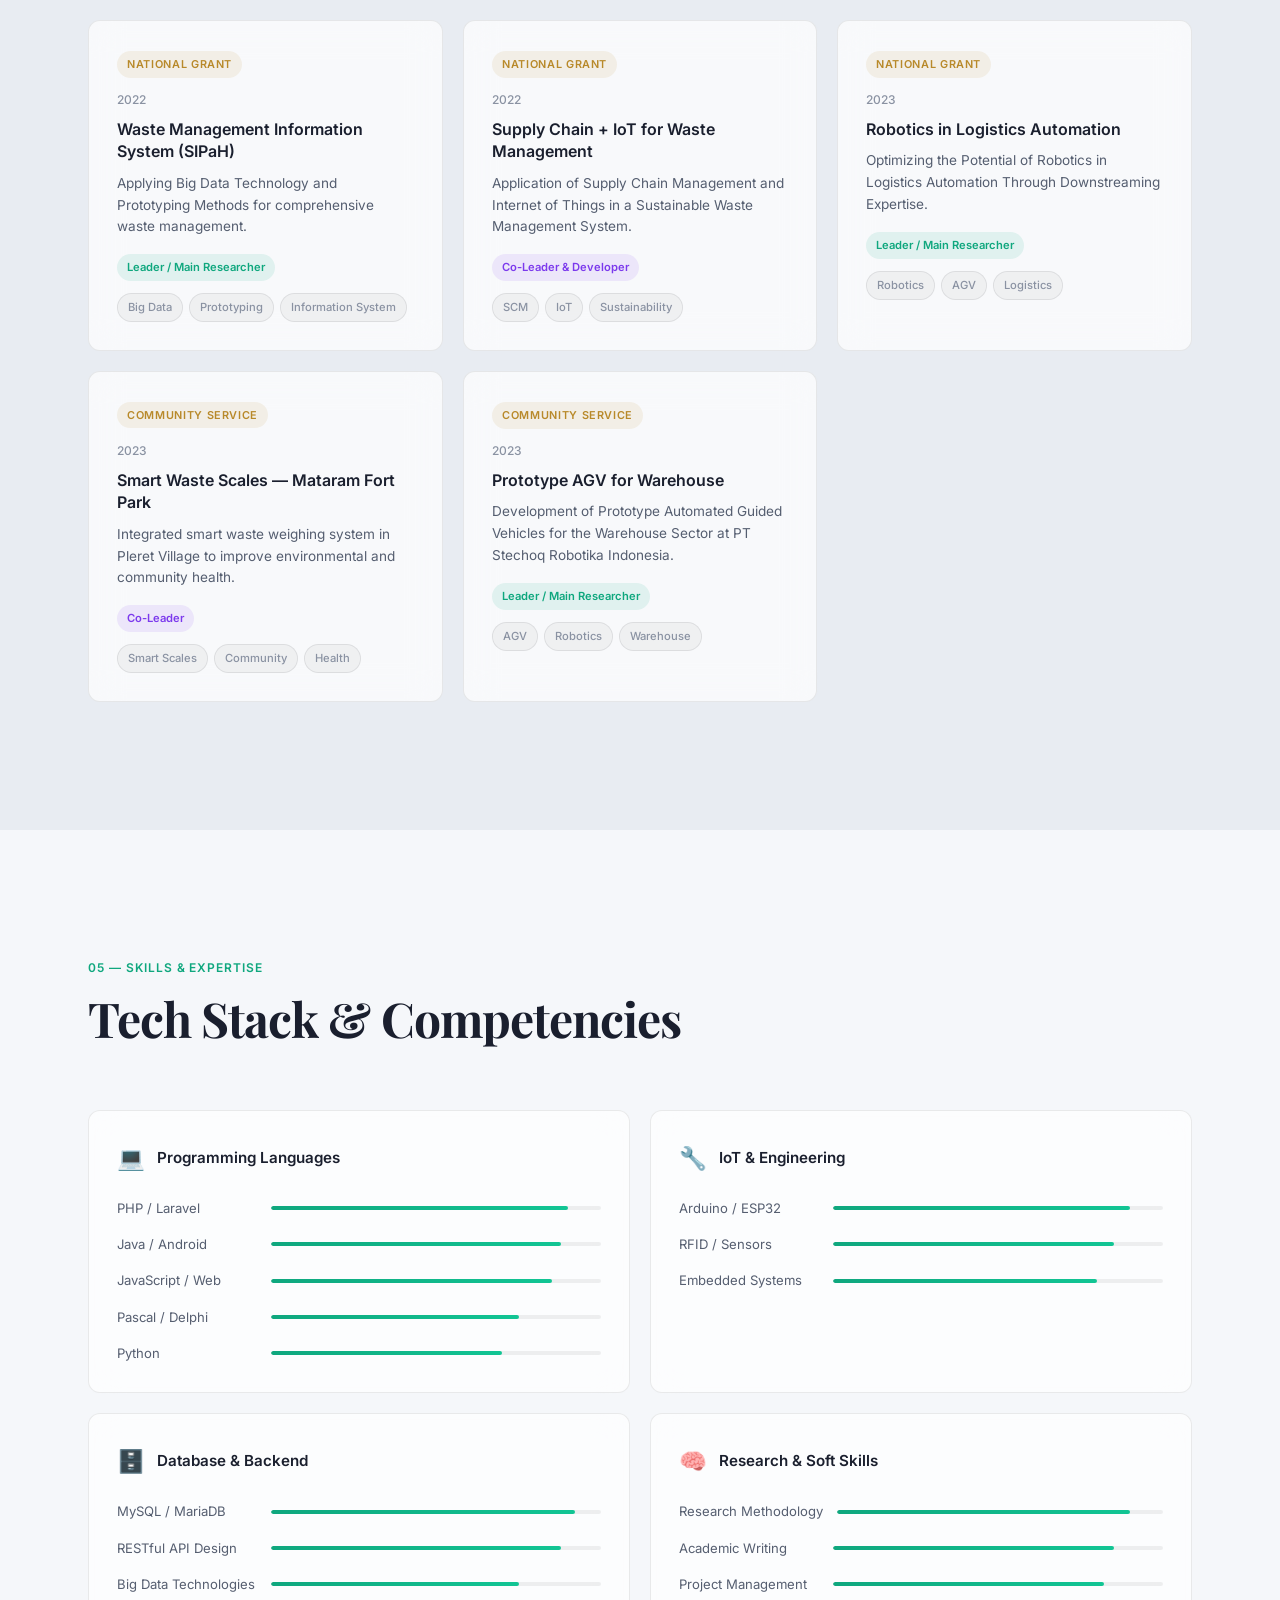
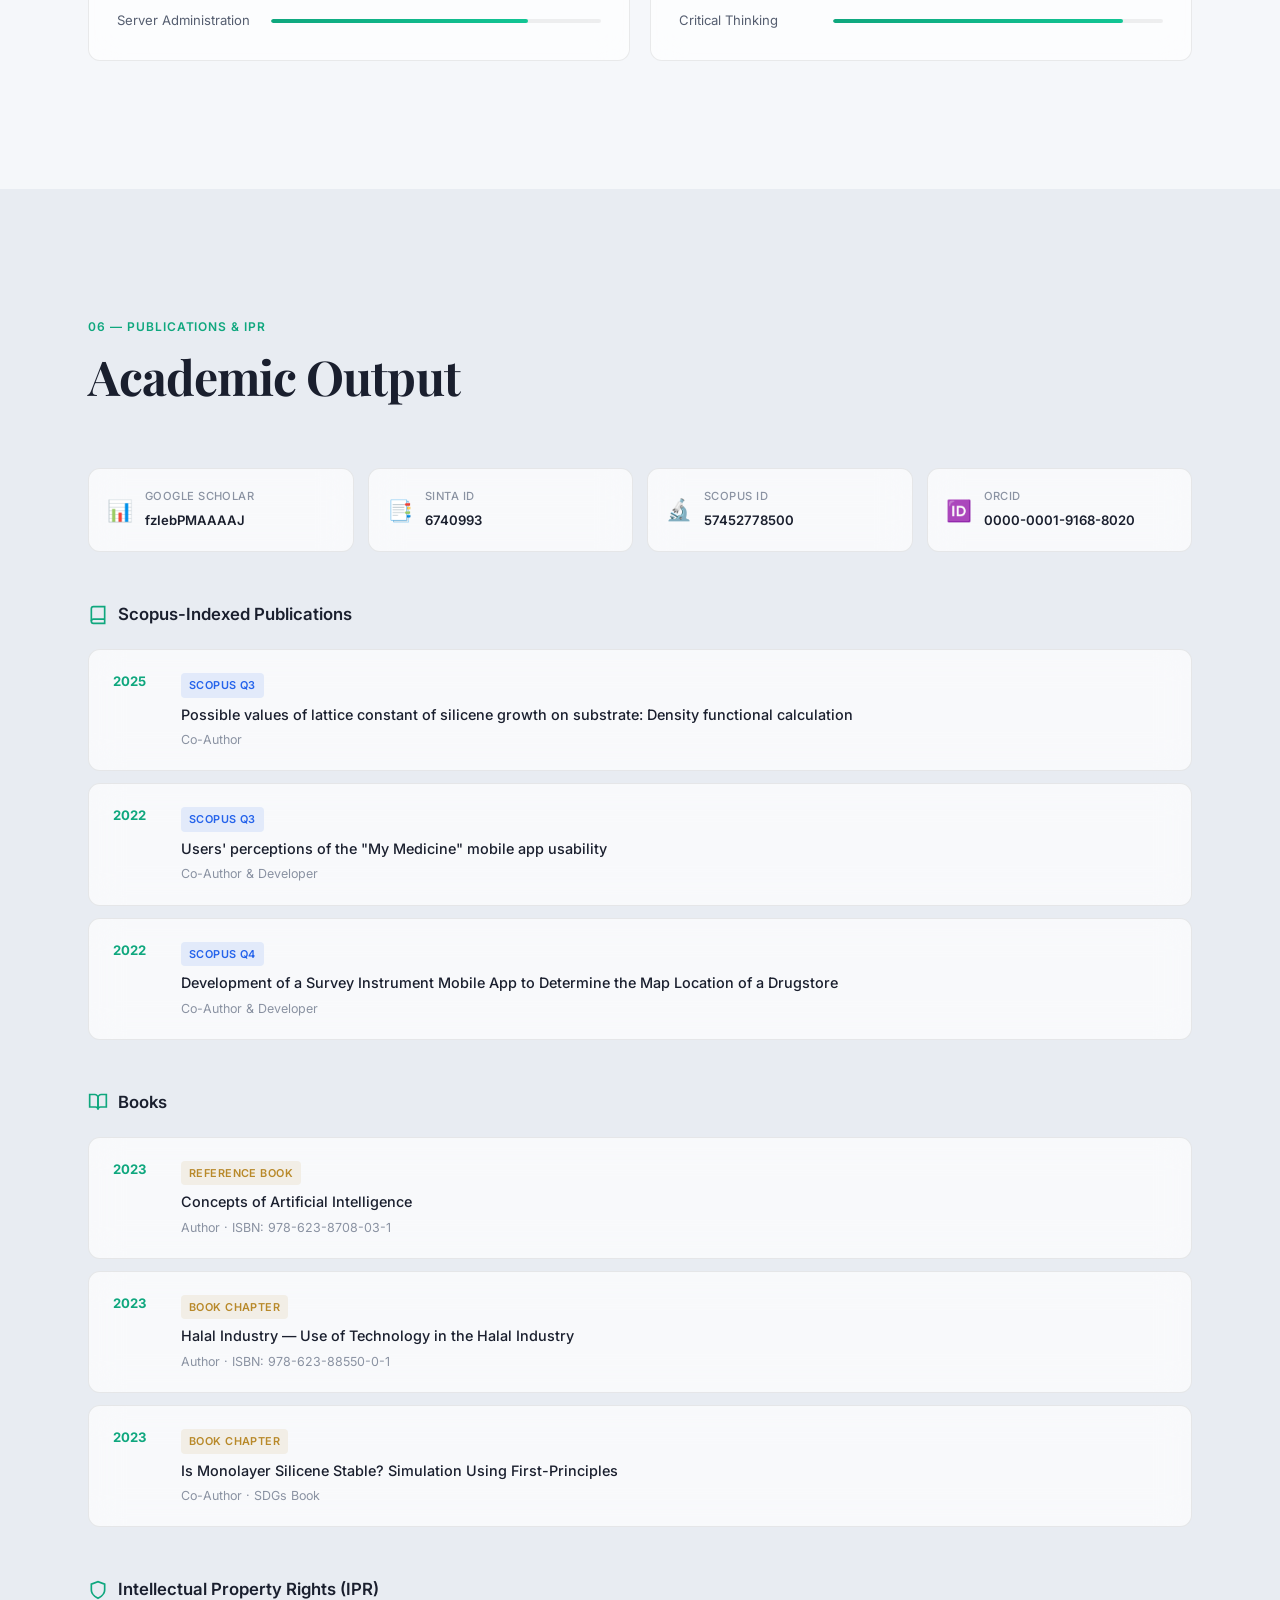
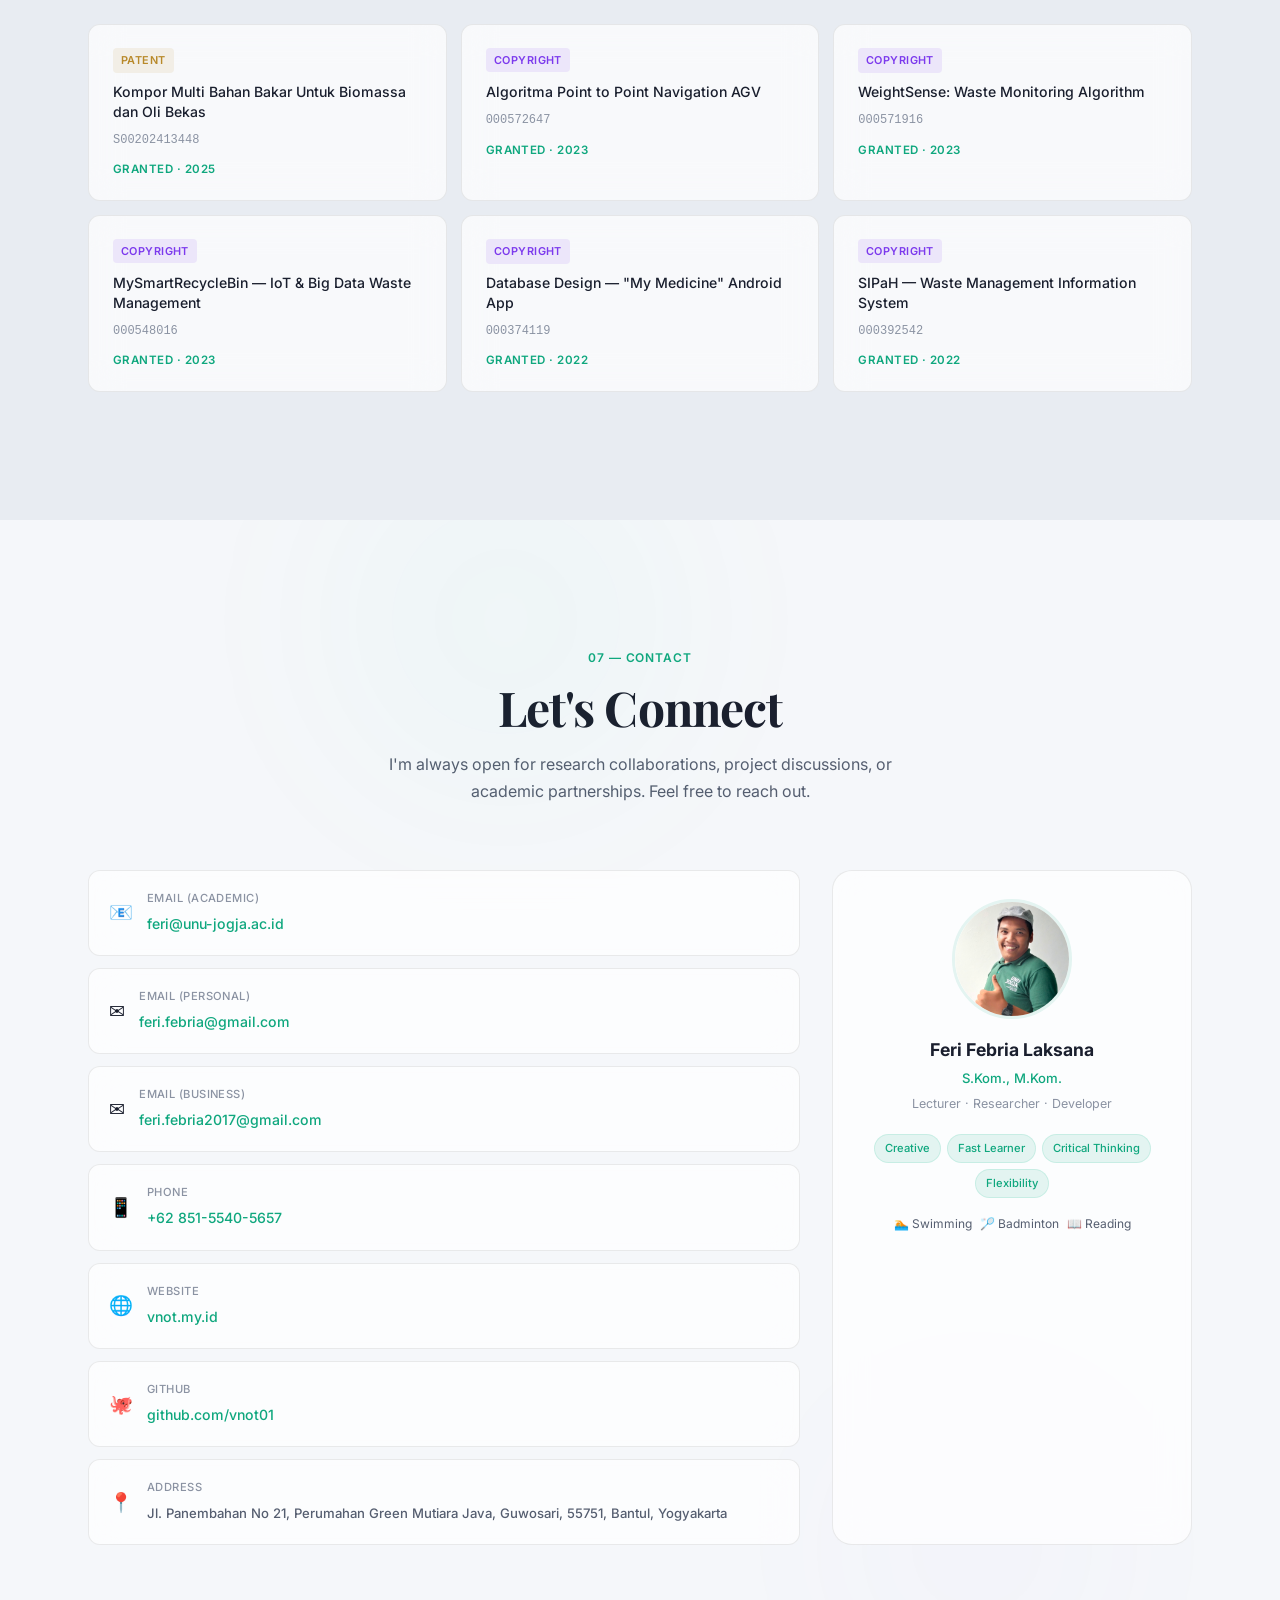
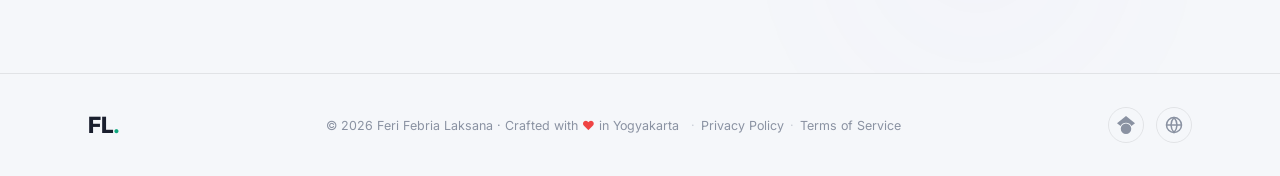
==== commit 651d377a: "Add business email contact information" ====
--- a/index.html
+++ b/index.html
@@ -816,6 +816,9 @@
               <span class="contact-label">Email (Personal)</span>
               <a href="mailto:feri.febria@gmail.com" class="contact-value">feri.febria@gmail.com</a>
             </div>
+          </div>
+          <div class="contact-item glass">
+            <div class="contact-icon">✉️</div>
             <div>
               <span class="contact-label">Email (Business)</span>
               <a href="mailto:feri.febria2017@gmail.com" class="contact-value">feri.febria2017@gmail.com</a>
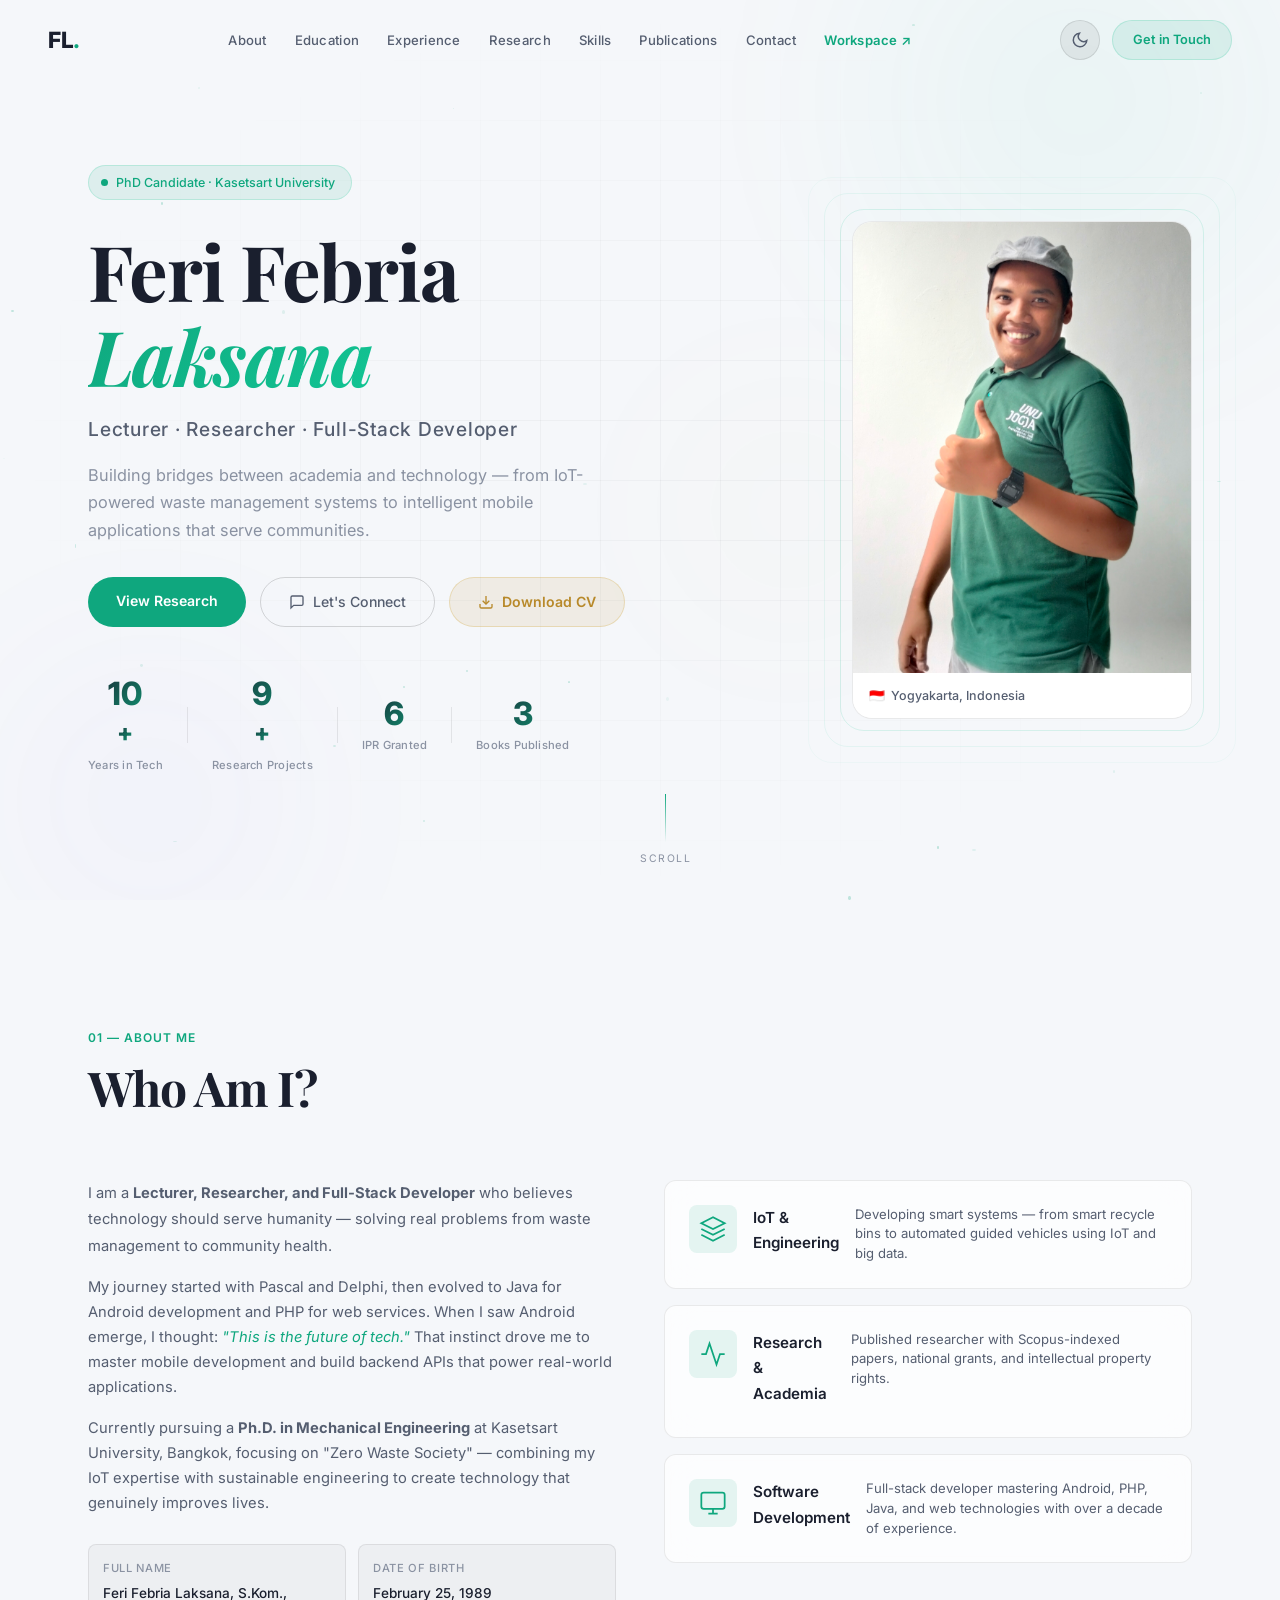
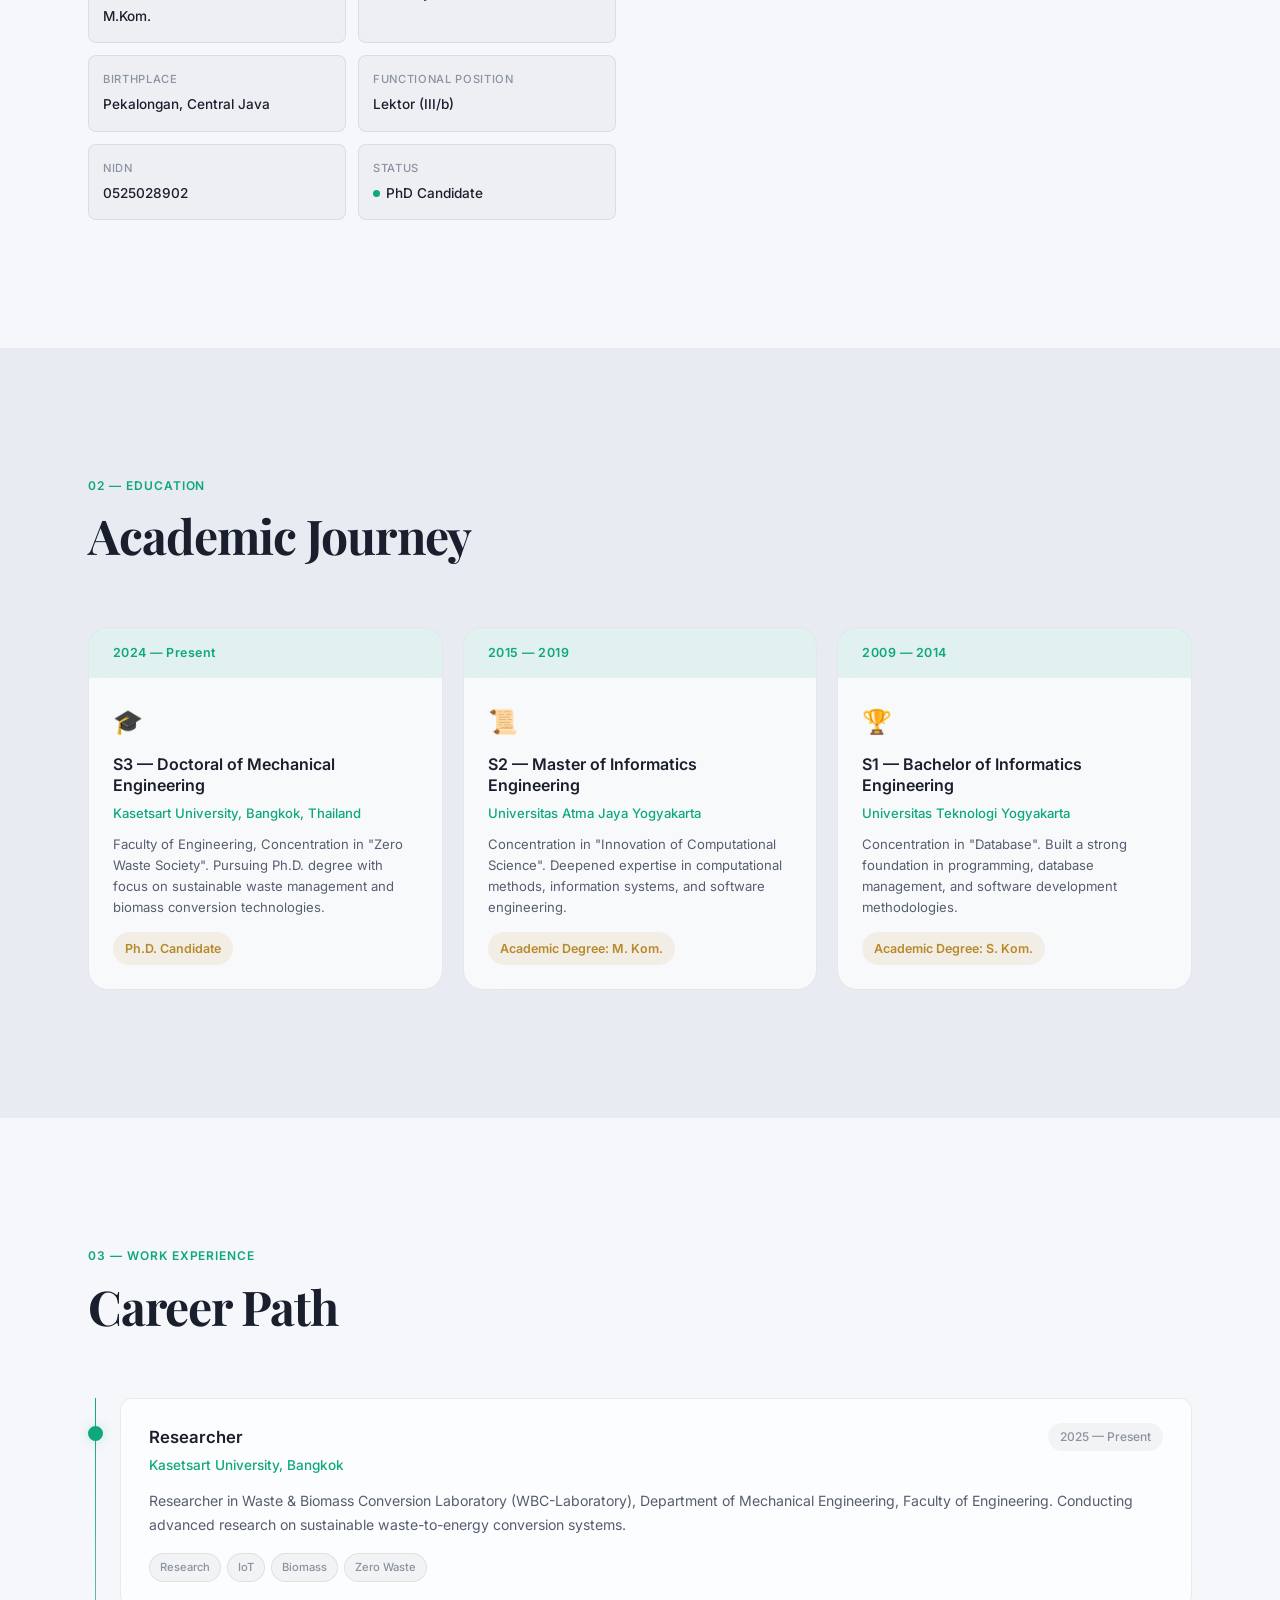
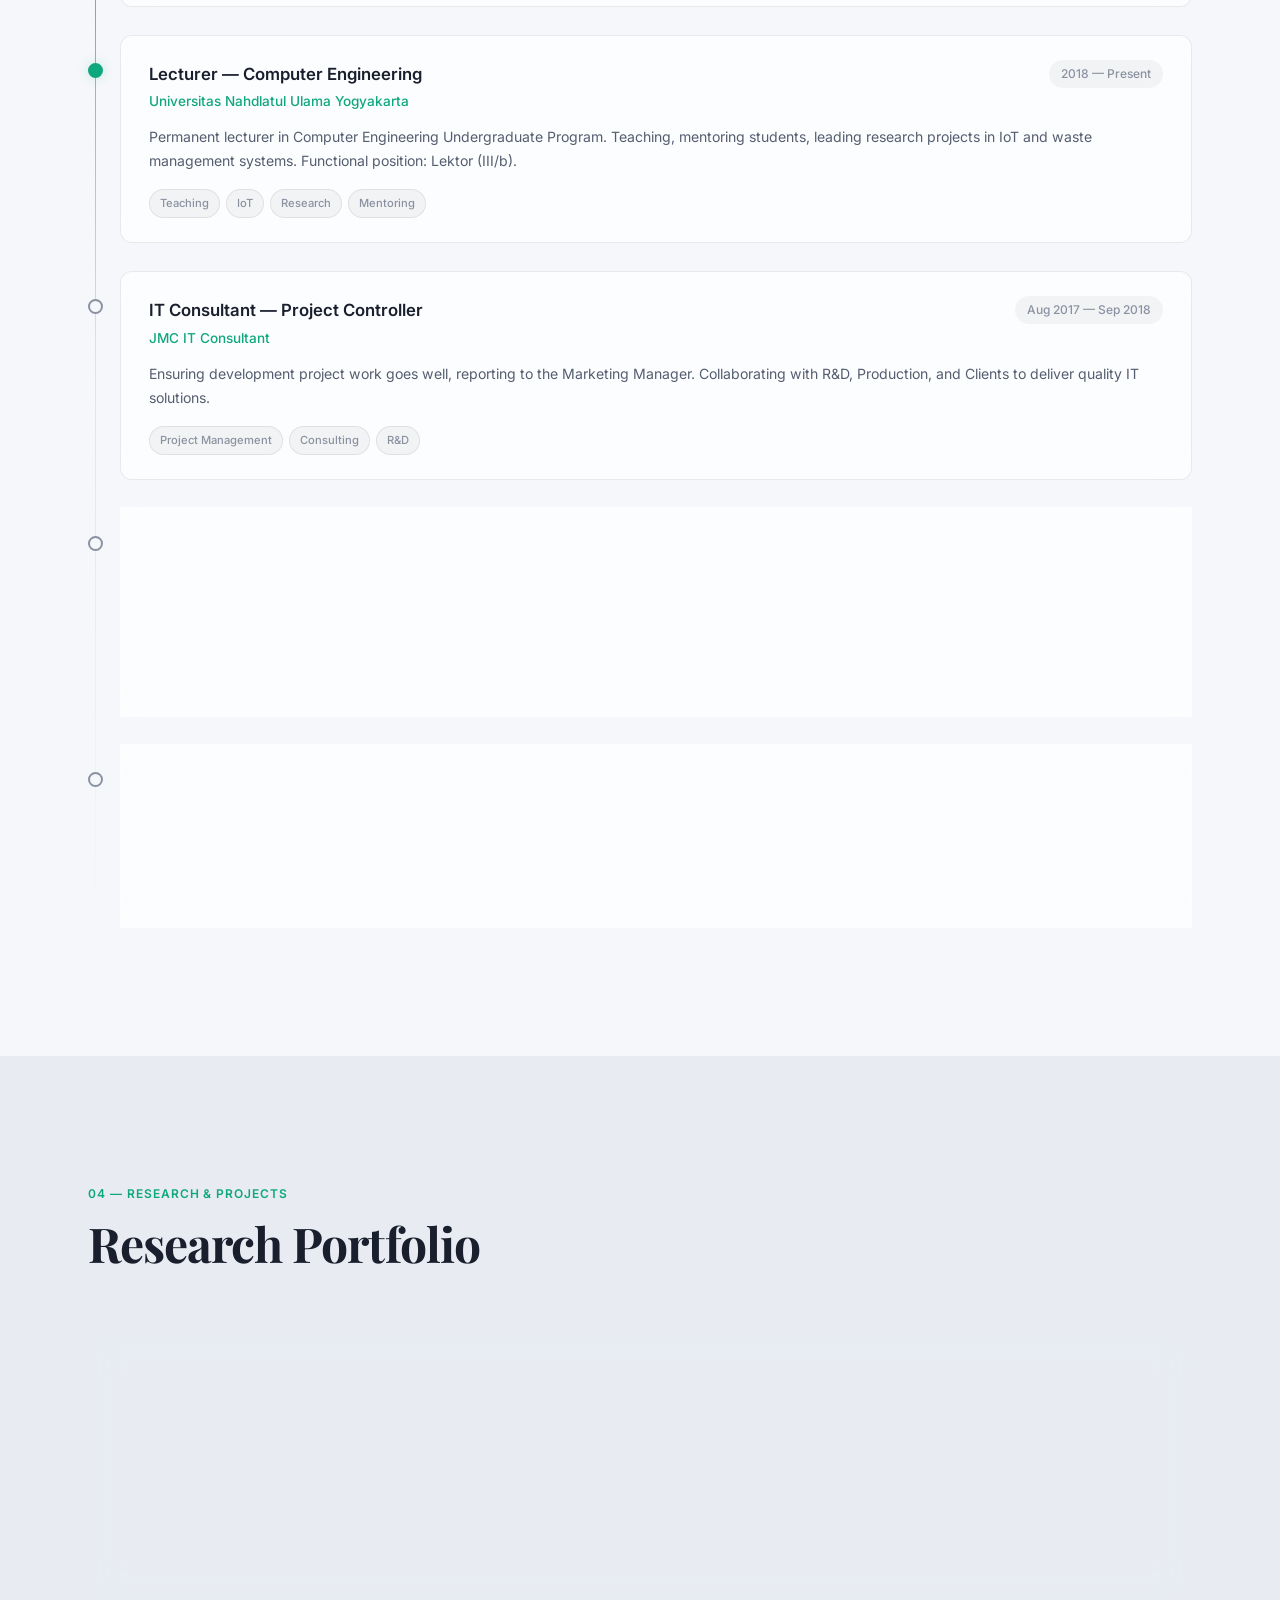
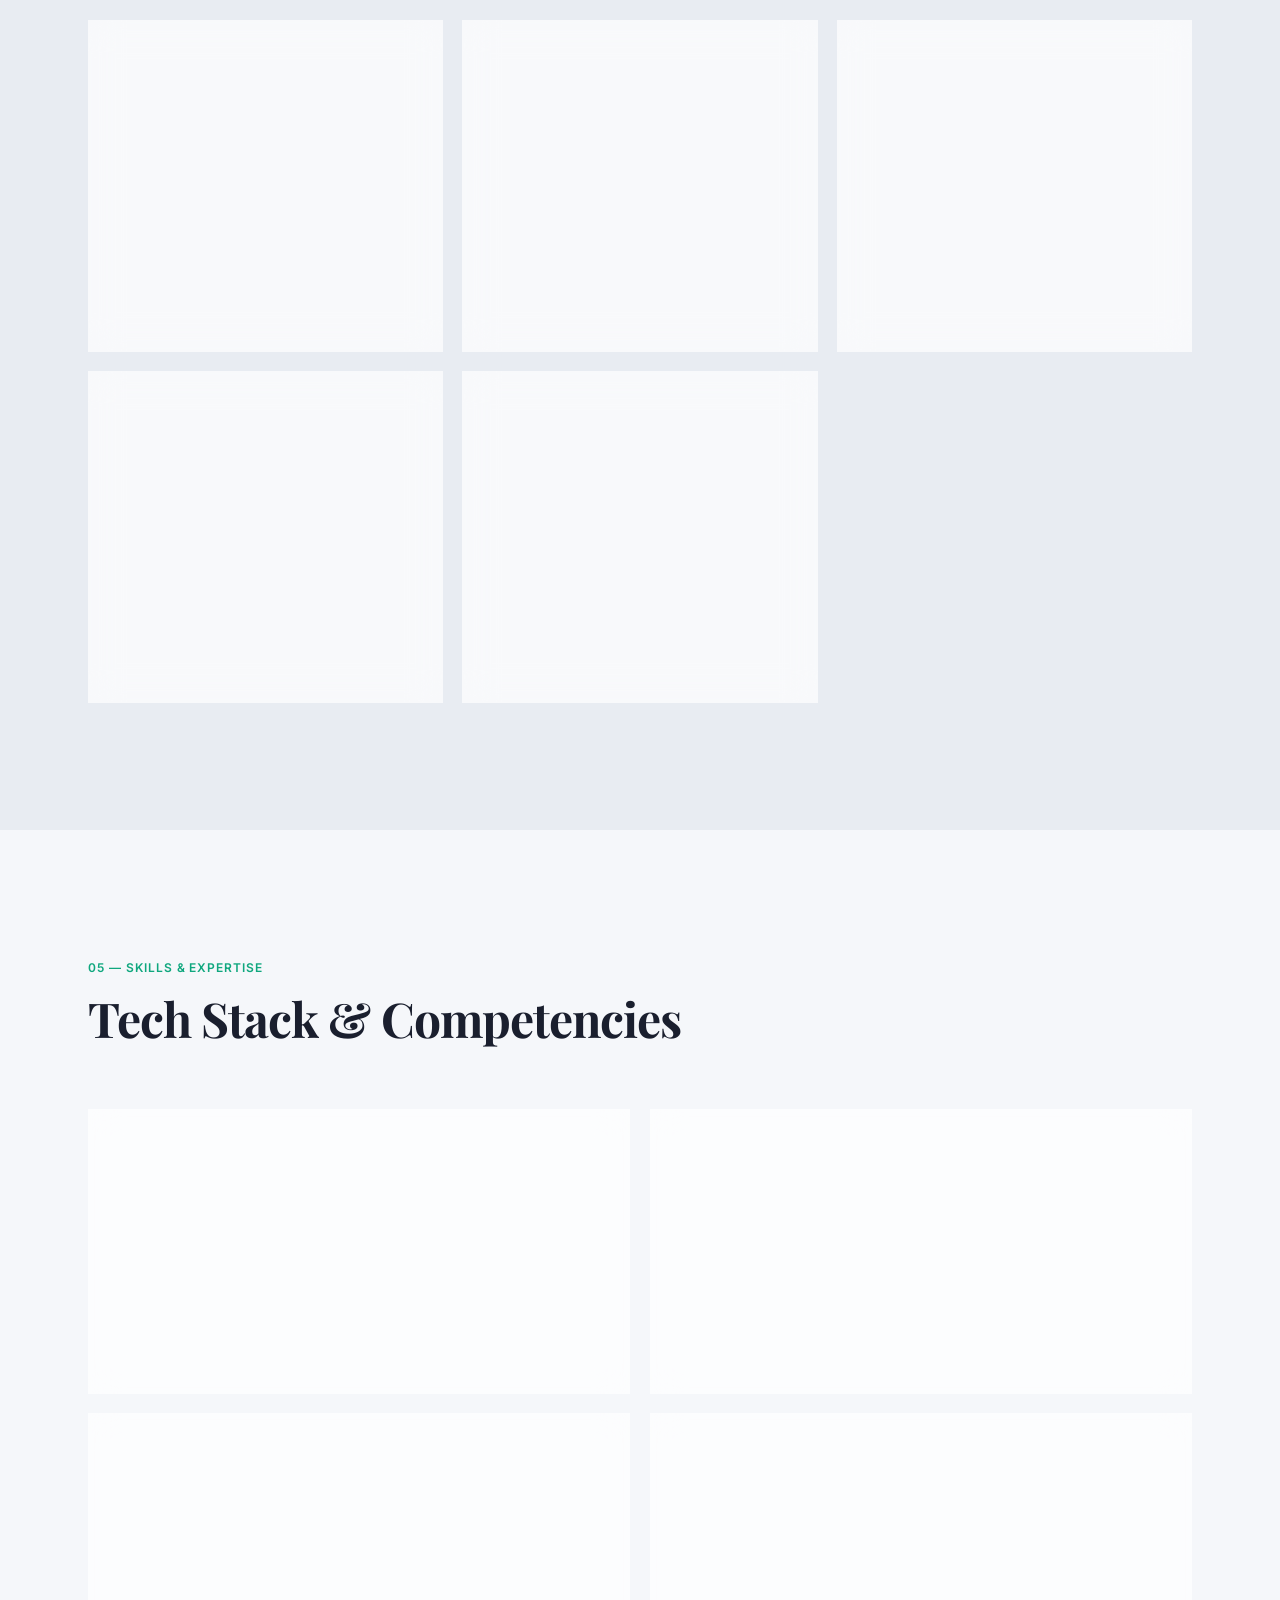
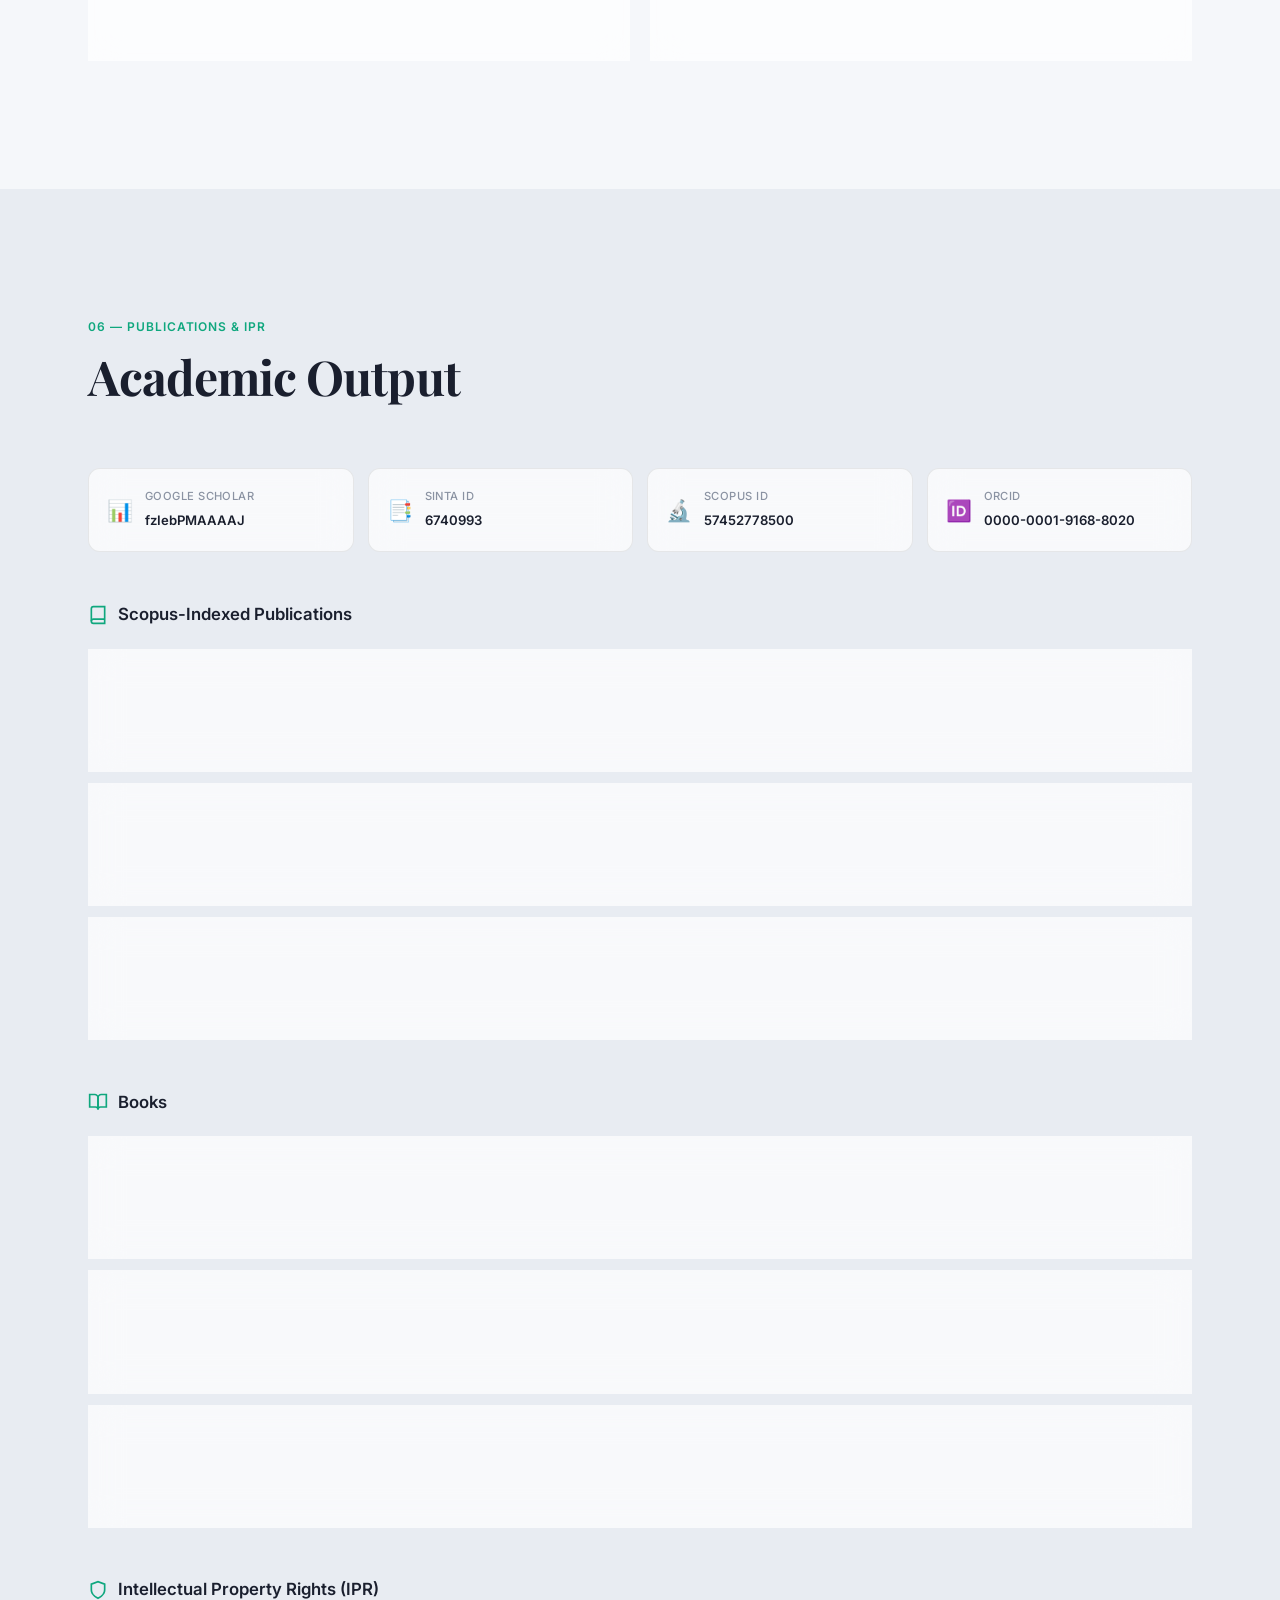
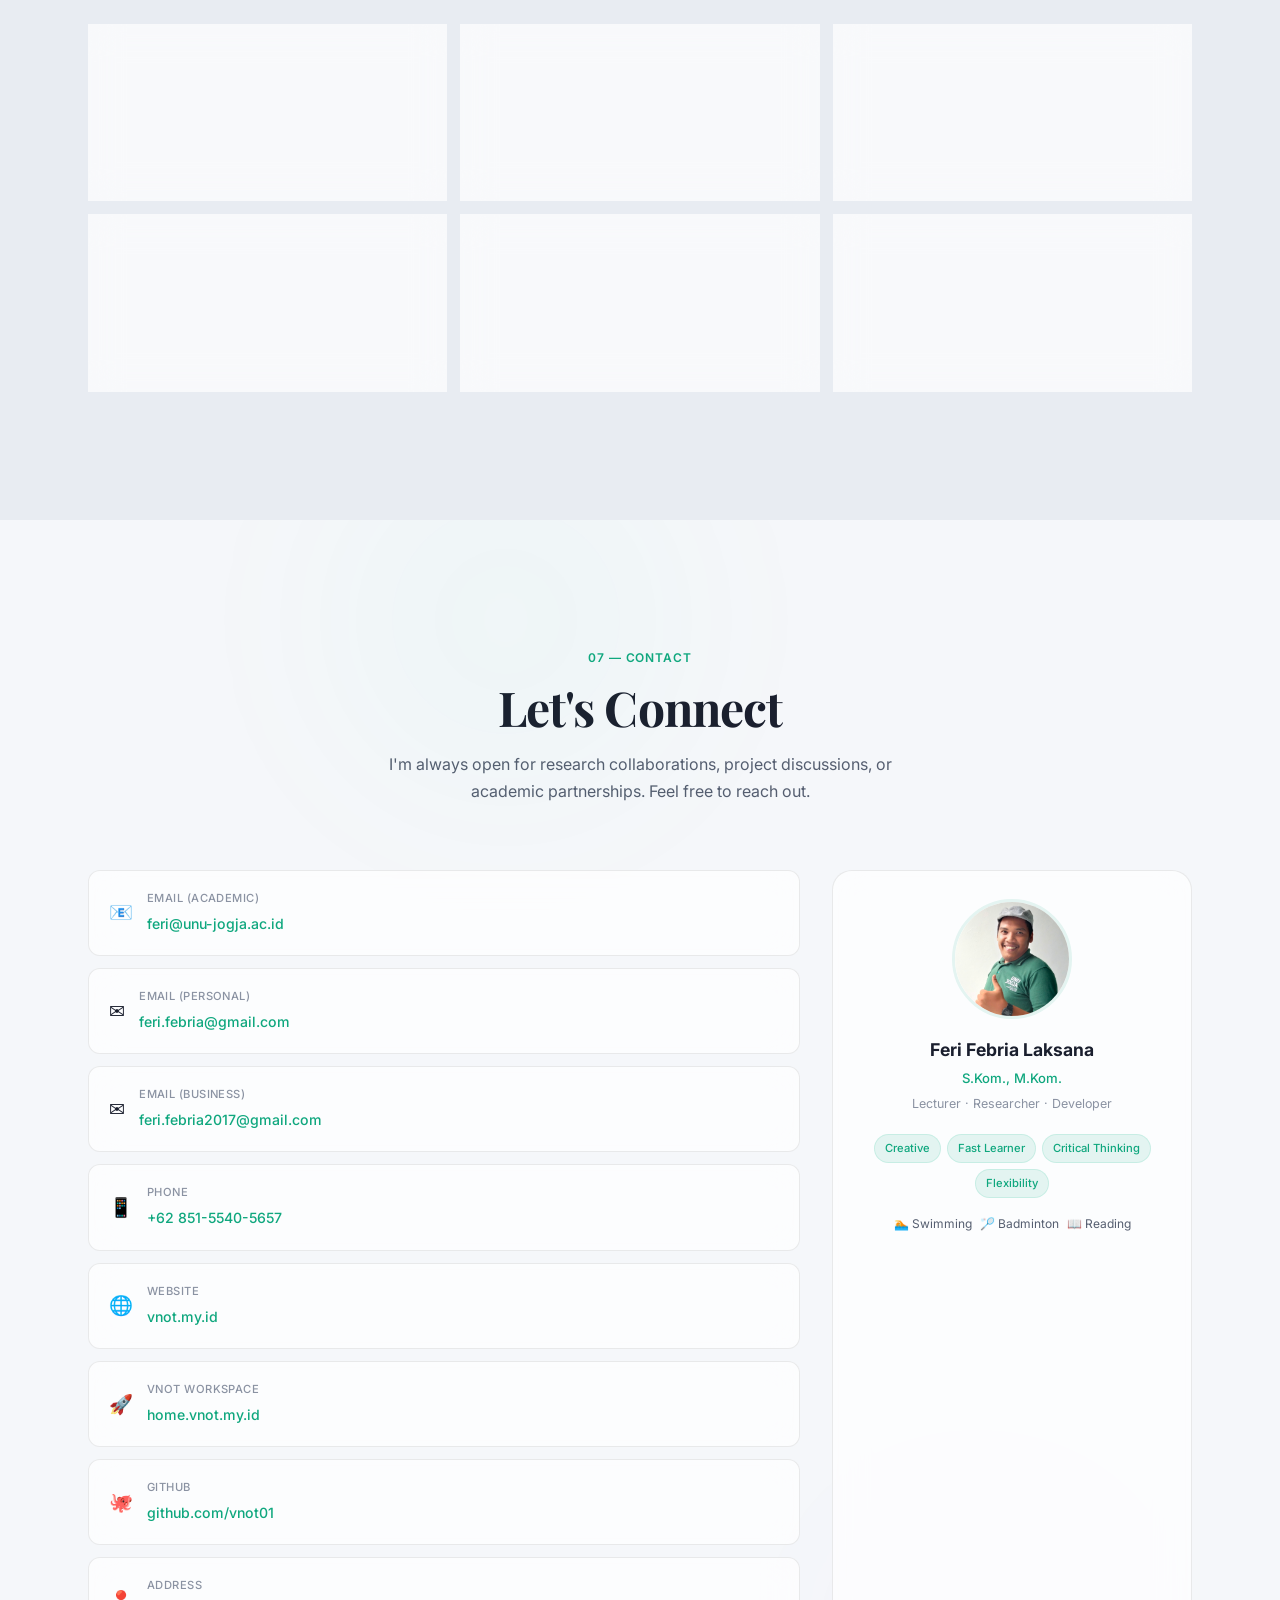
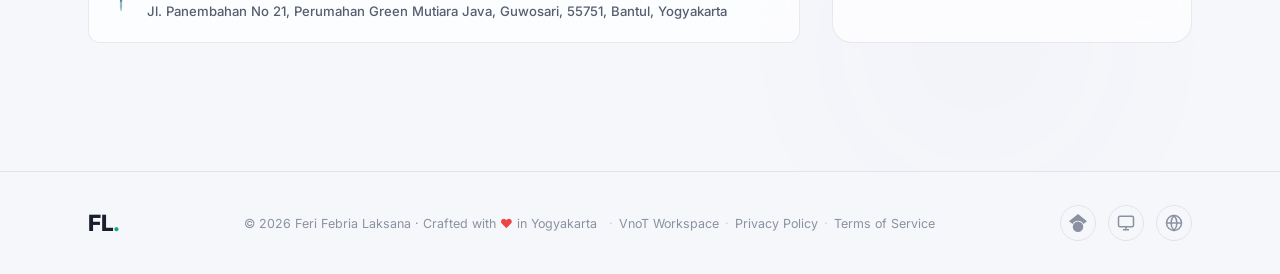
==== commit eafc69bd: "feat: link to VnoT Workspace ecosystem (home.vnot.my.id)" ====
--- a/index.html
+++ b/index.html
@@ -43,6 +43,7 @@
         <li><a href="#skills" class="nav-link">Skills</a></li>
         <li><a href="#publications" class="nav-link">Publications</a></li>
         <li><a href="#contact" class="nav-link">Contact</a></li>
+        <li><a href="https://home.vnot.my.id" class="nav-link" target="_blank" rel="noopener noreferrer" style="color: var(--accent); font-weight: 600;">Workspace ↗</a></li>
       </ul>
       <div class="nav-actions">
         <!-- THEME TOGGLE -->
@@ -78,6 +79,7 @@
       <a href="#skills" class="mobile-link">Skills</a>
       <a href="#publications" class="mobile-link">Publications</a>
       <a href="#contact" class="mobile-link">Contact</a>
+      <a href="https://home.vnot.my.id" class="mobile-link" target="_blank" rel="noopener noreferrer" style="color: var(--accent); font-weight: 600;">VnoT Workspace ↗</a>
     </div>
   </nav>
 
@@ -839,6 +841,13 @@
             </div>
           </div>
           <div class="contact-item glass">
+            <div class="contact-icon">🚀</div>
+            <div>
+              <span class="contact-label">VnoT Workspace</span>
+              <a href="https://home.vnot.my.id" class="contact-value" target="_blank" rel="noopener noreferrer">home.vnot.my.id</a>
+            </div>
+          </div>
+          <div class="contact-item glass">
             <div class="contact-icon">🐙</div>
             <div>
               <span class="contact-label">GitHub</span>
@@ -885,6 +894,8 @@
         <p class="footer-text">
           © 2026 Feri Febria Laksana · Crafted with <span class="heart">♥</span> in Yogyakarta
           <span class="footer-meta-links">
+            <span class="footer-divider">·</span>
+            <a href="https://home.vnot.my.id" class="footer-link" target="_blank" rel="noopener noreferrer">VnoT Workspace</a>
             <span class="footer-divider">·</span>
             <a href="privacy.html" class="footer-link">Privacy Policy</a>
             <span class="footer-divider">·</span>
@@ -899,6 +910,13 @@
                 d="M12 24a7 7 0 1 1 0-14 7 7 0 0 1 0 14zm0-24L0 9.5l4.838 3.94A8 8 0 0 1 12 9a8 8 0 0 1 7.162 4.44L24 9.5z" />
             </svg>
           </a>
+          <a href="https://home.vnot.my.id" class="social-link" aria-label="VnoT Workspace" title="VnoT Workspace" target="_blank" rel="noopener noreferrer">
+            <svg width="18" height="18" viewBox="0 0 24 24" fill="none" stroke="currentColor" stroke-width="2">
+              <rect x="2" y="3" width="20" height="14" rx="2" ry="2"></rect>
+              <line x1="8" y1="21" x2="16" y2="21"></line>
+              <line x1="12" y1="17" x2="12" y2="21"></line>
+            </svg>
+          </a>
           <a href="https://vnot.my.id" class="social-link" aria-label="Website" target="_blank">
             <svg width="18" height="18" viewBox="0 0 24 24" fill="none" stroke="currentColor" stroke-width="2">
               <circle cx="12" cy="12" r="10" />
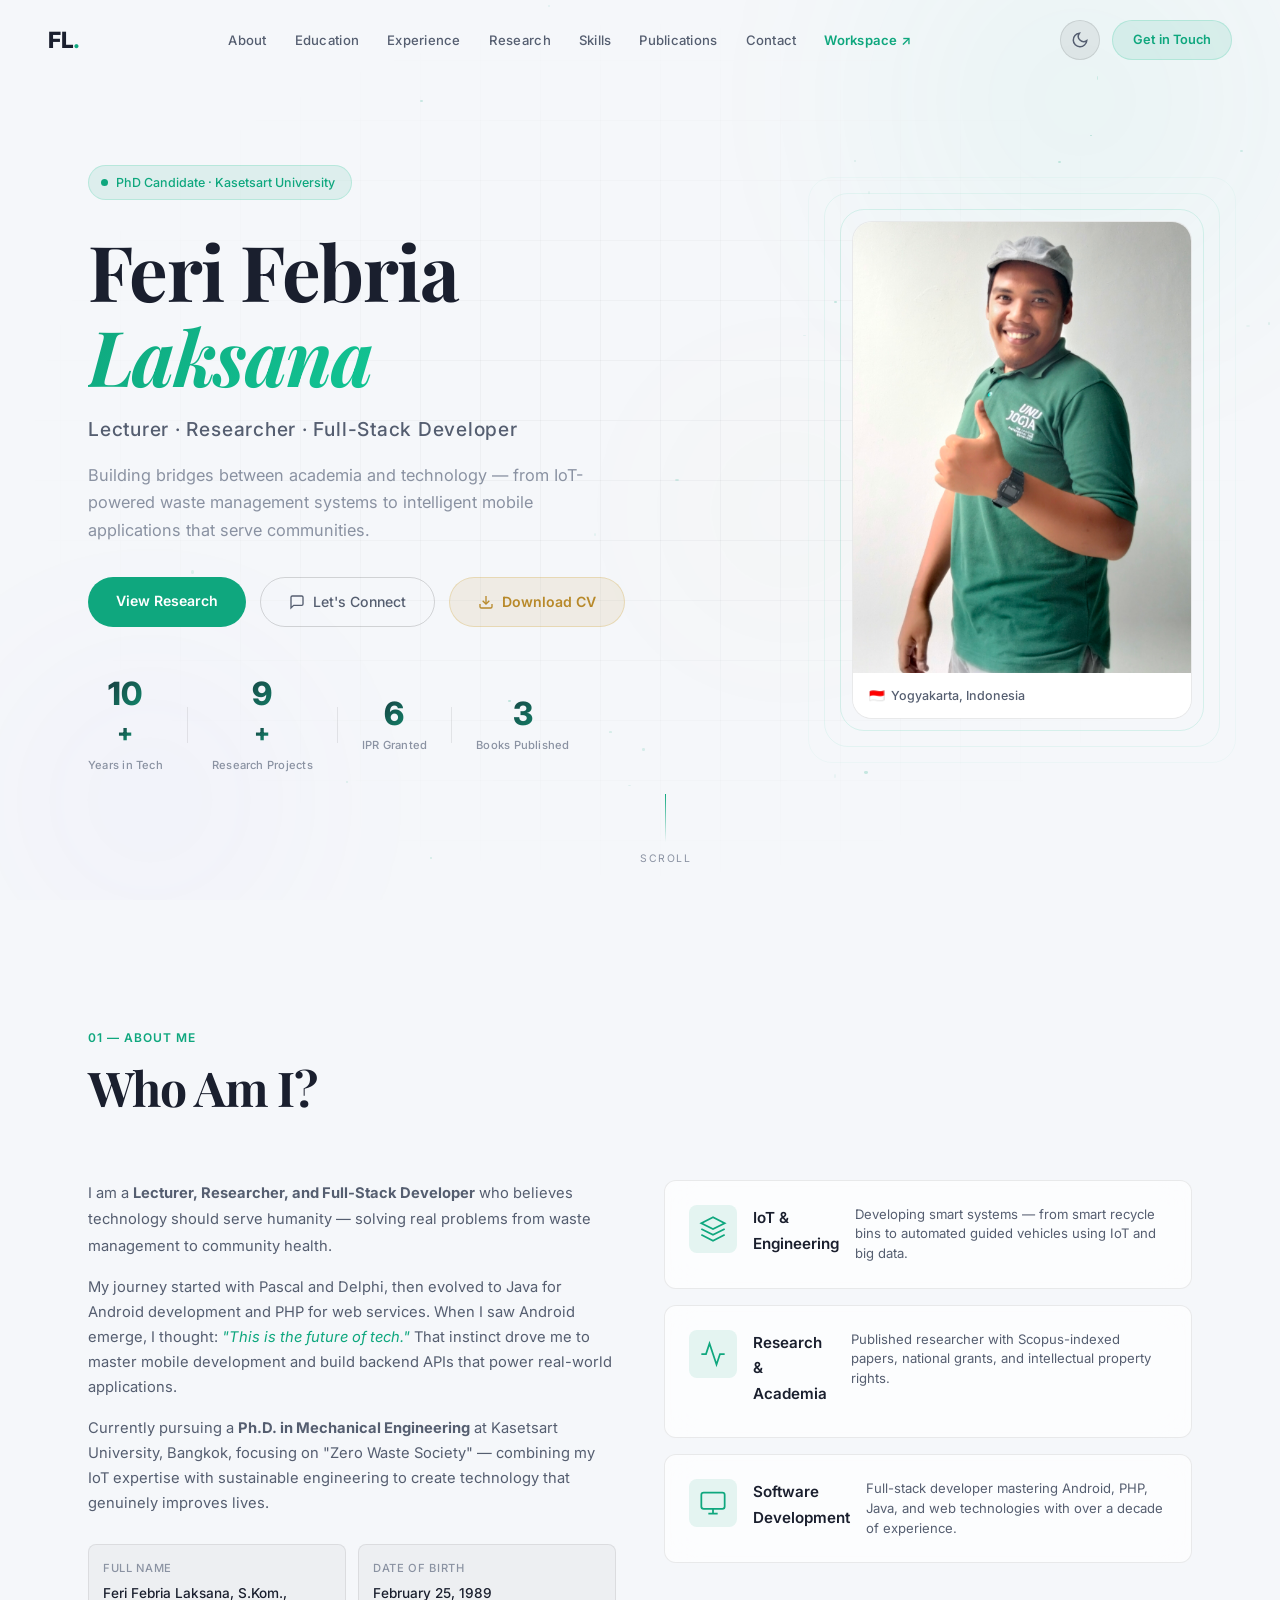
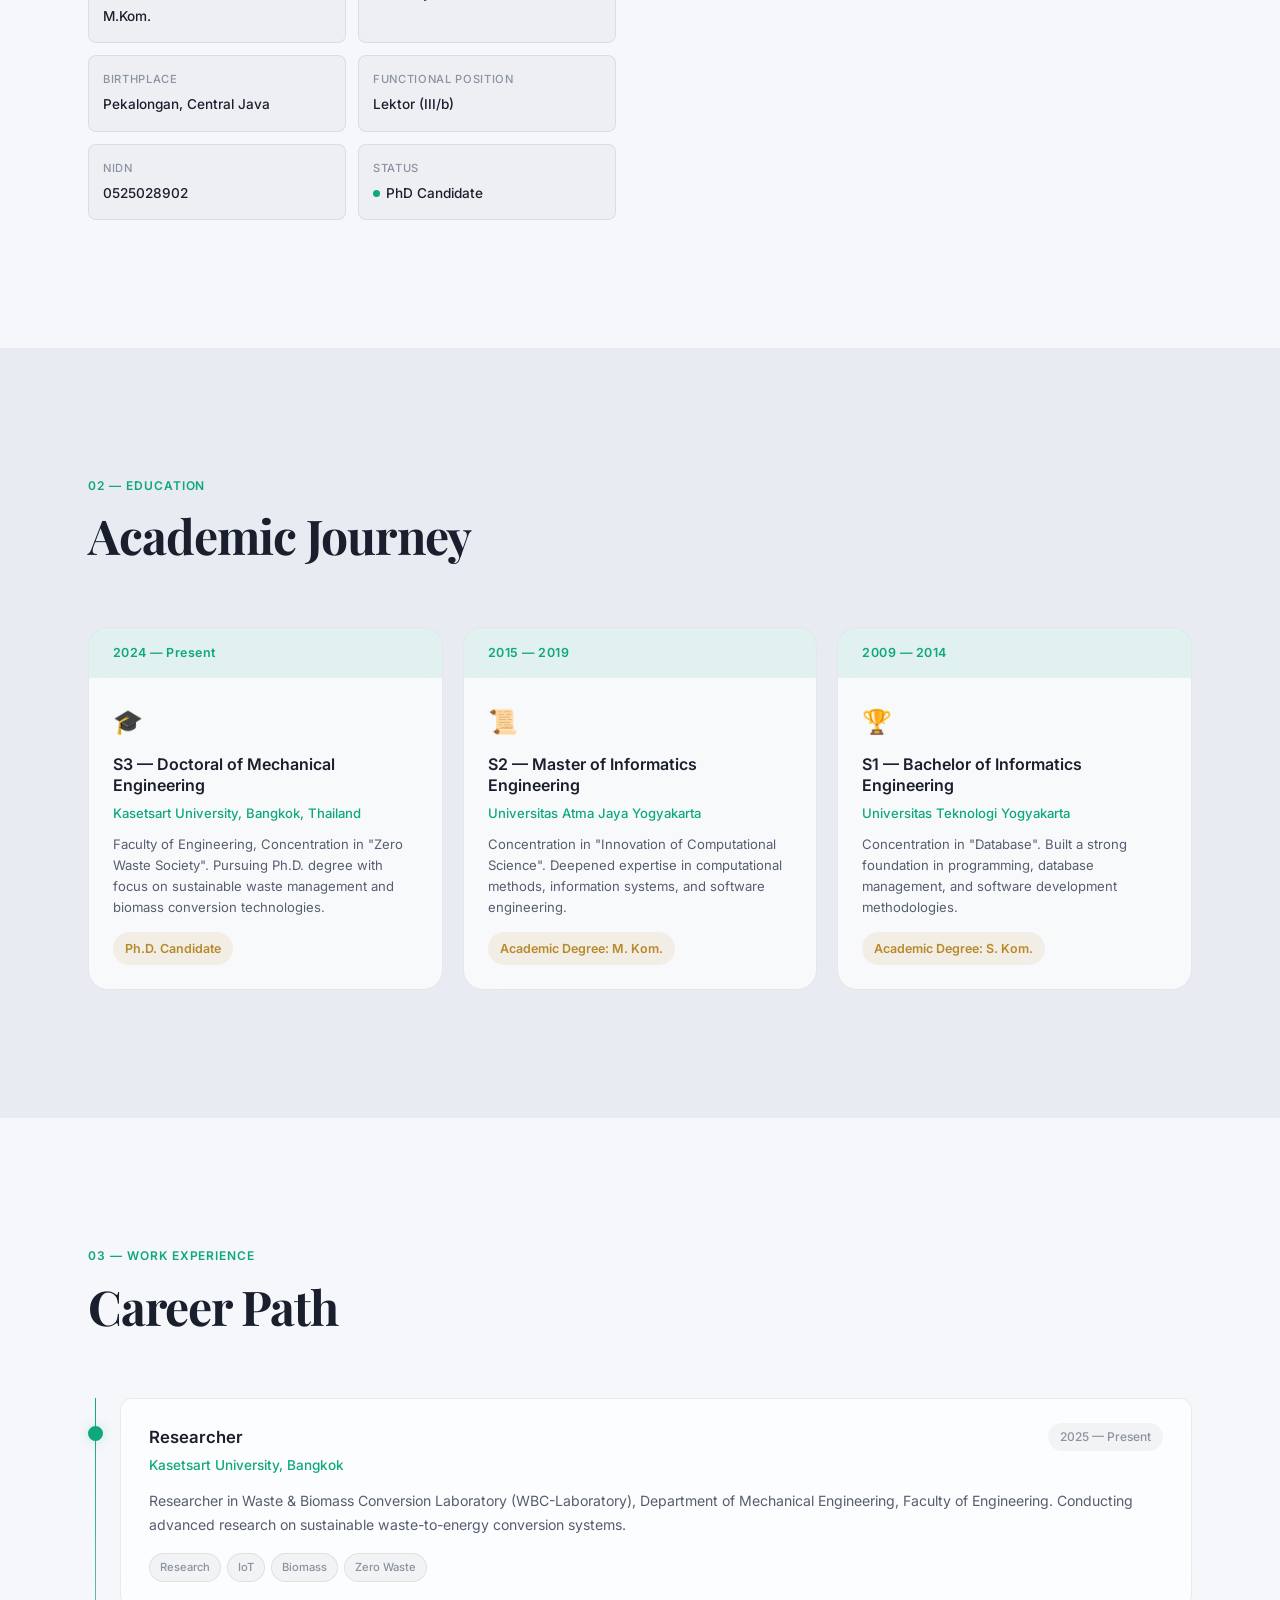
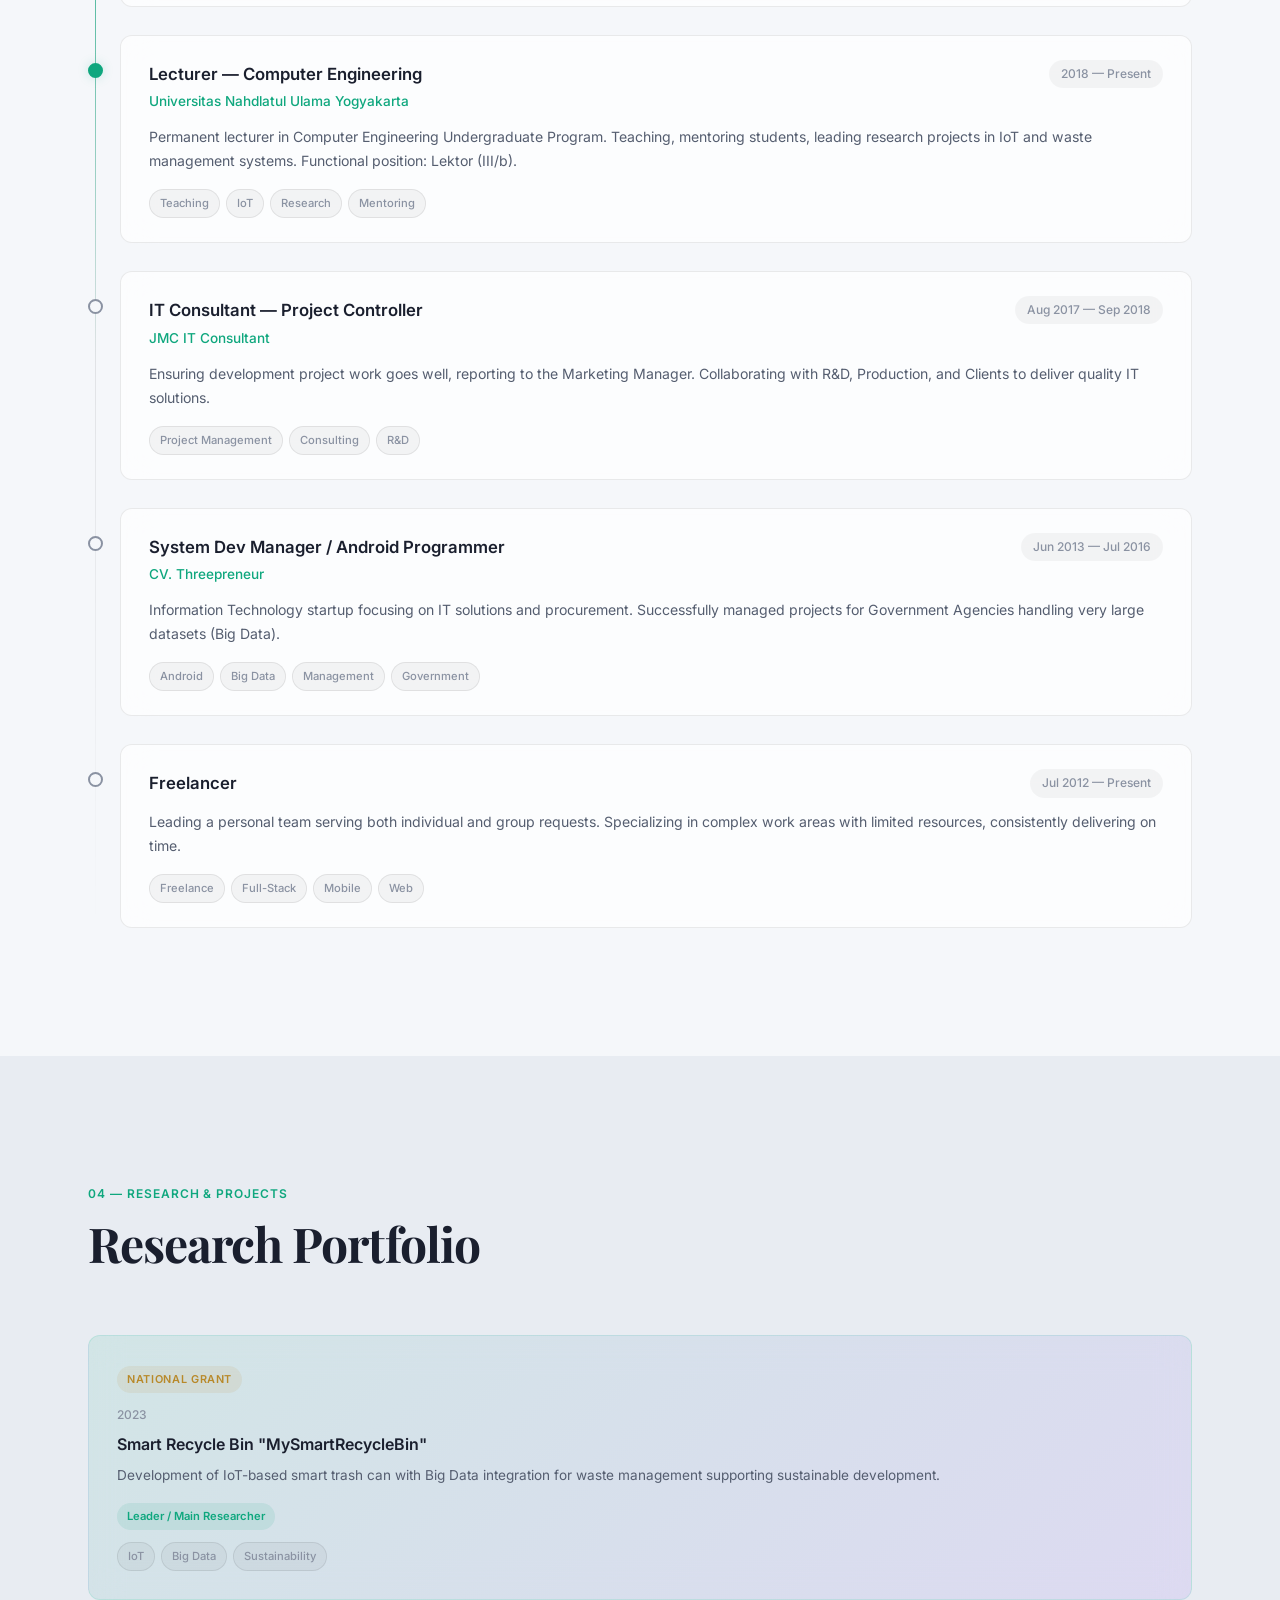
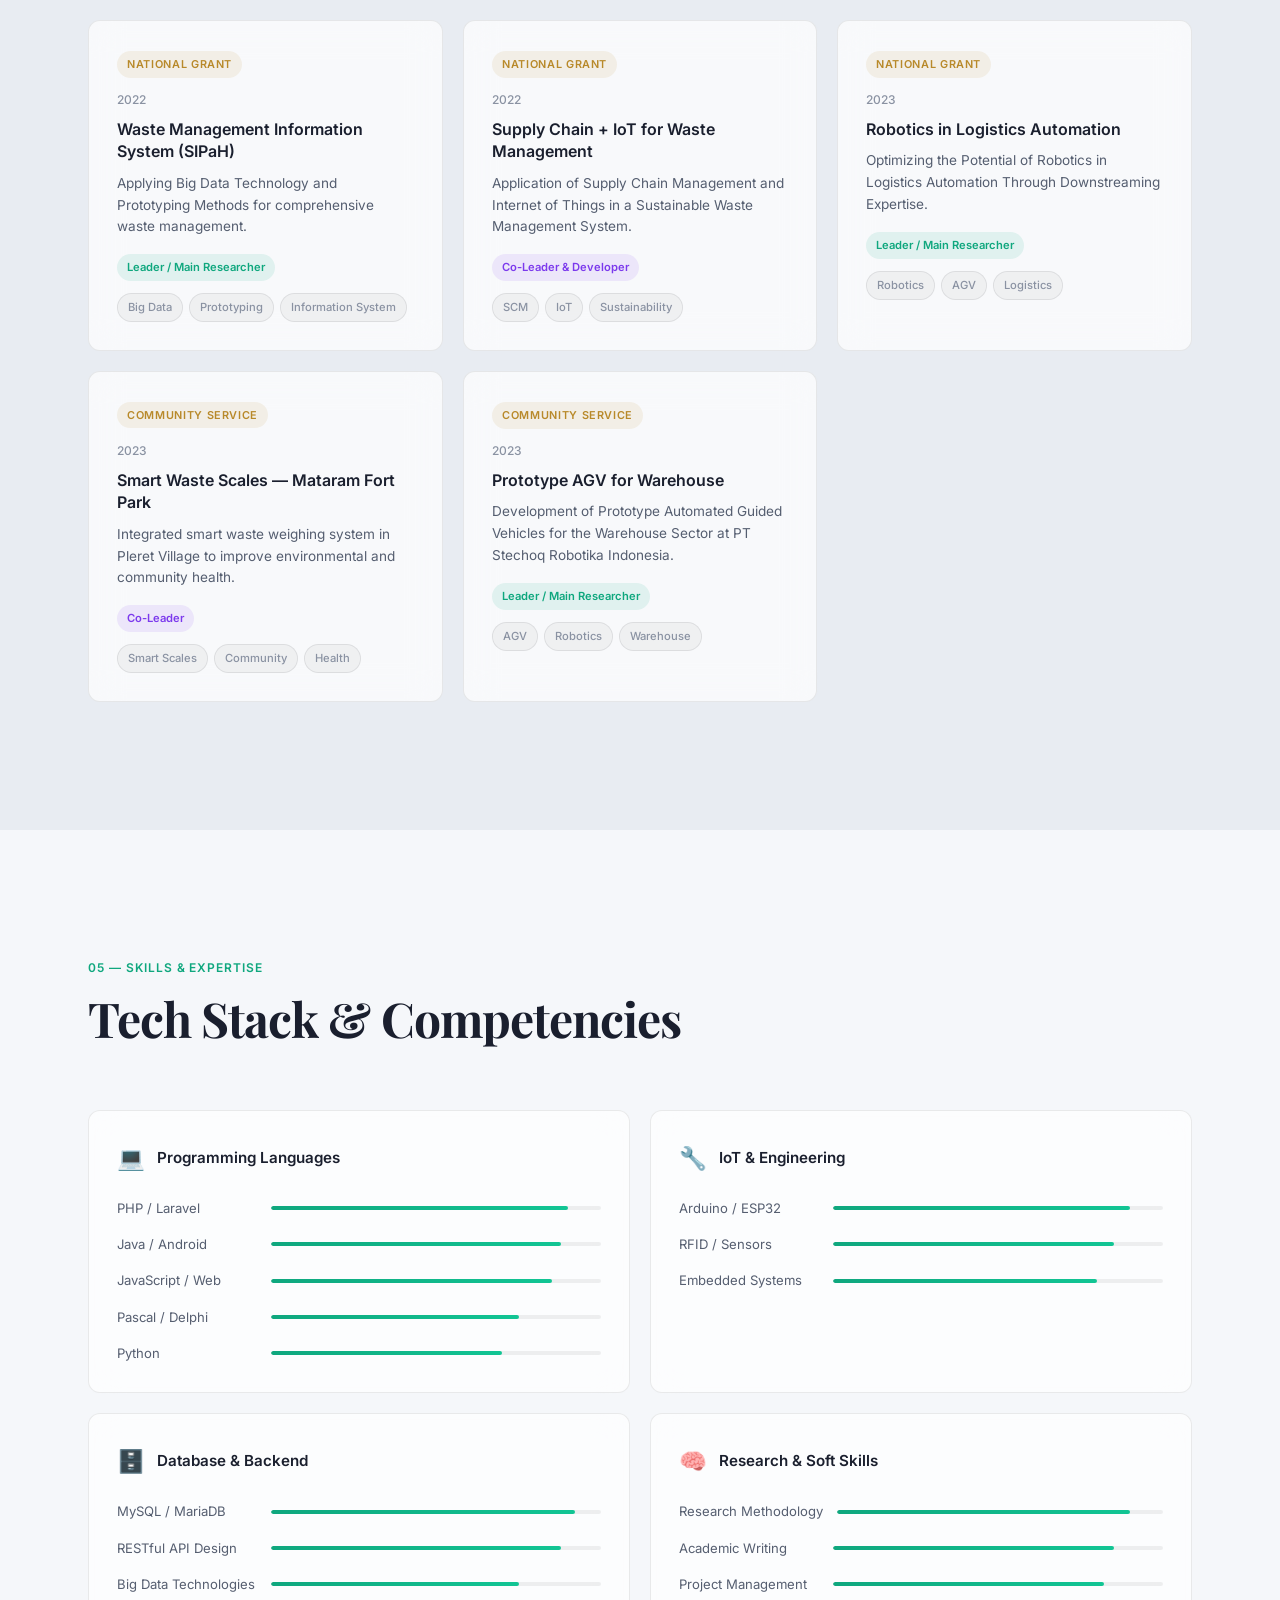
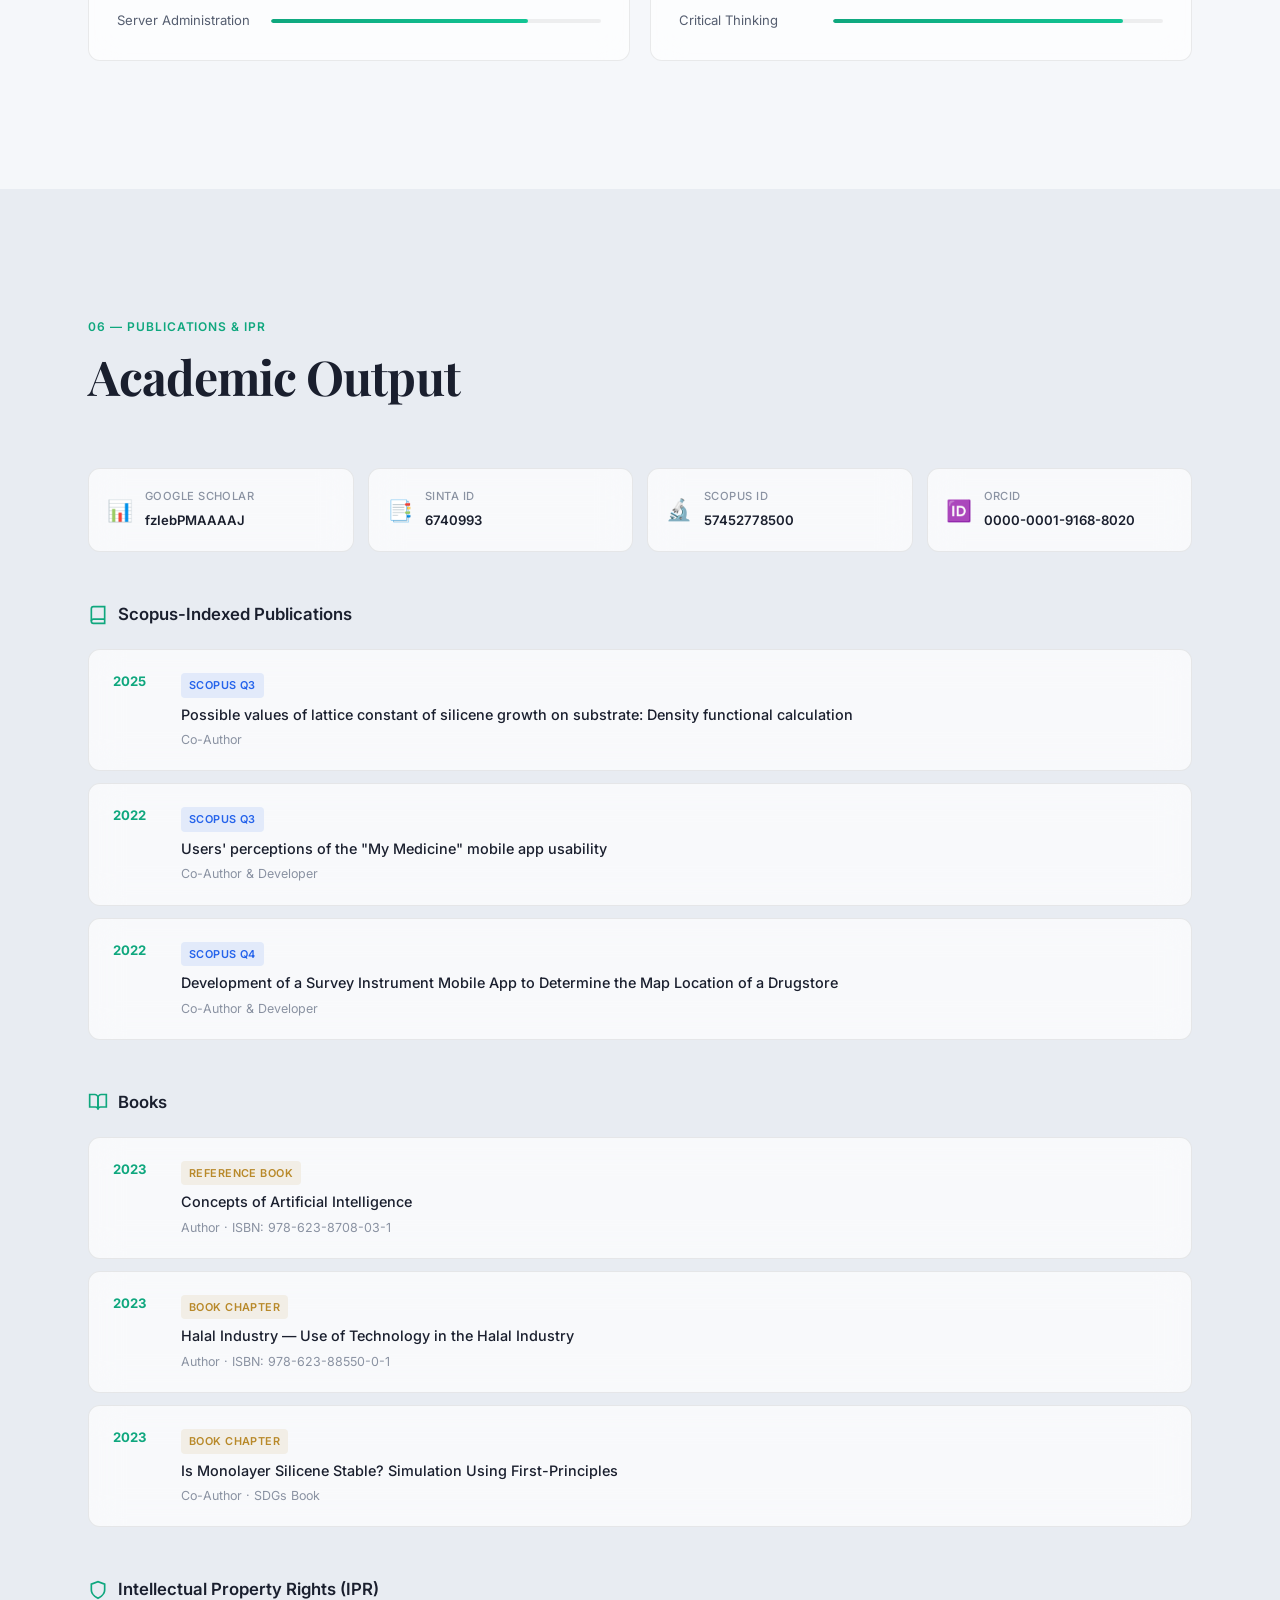
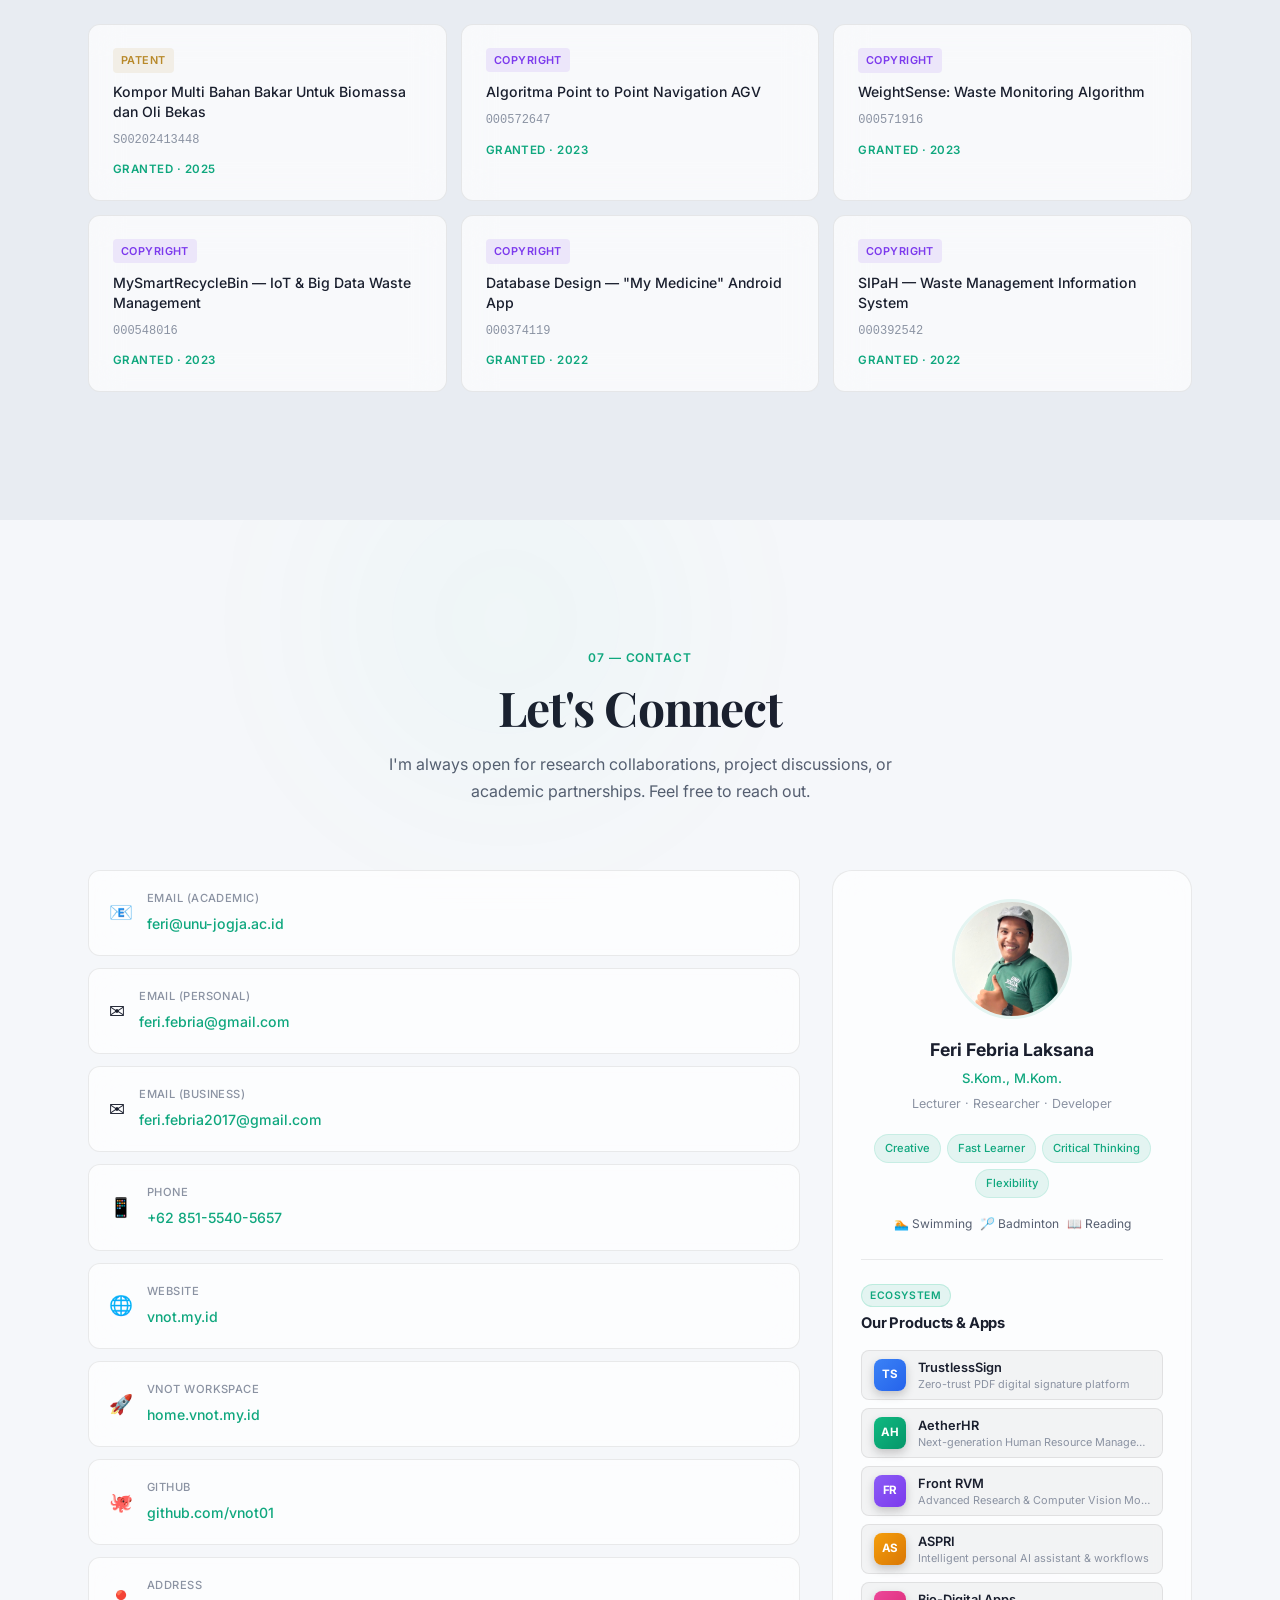
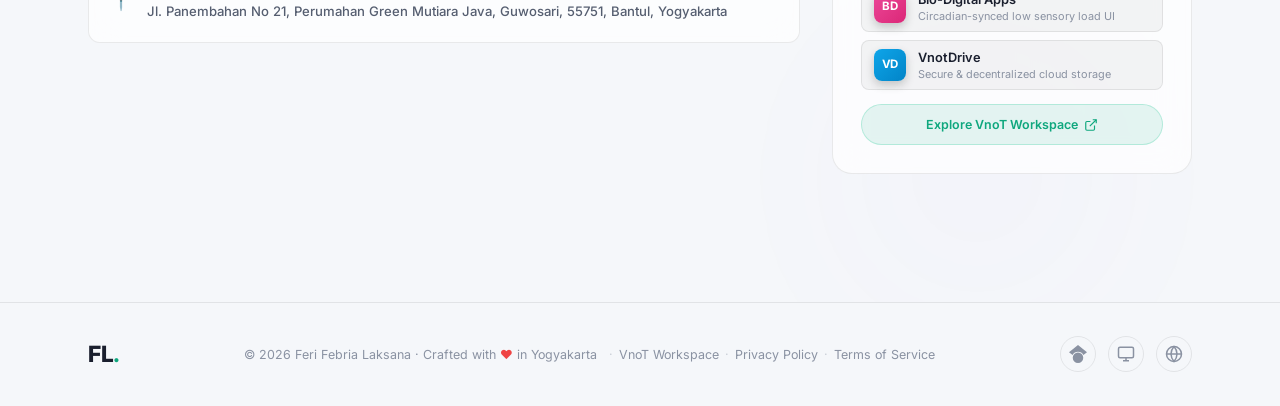
==== commit c1037a34: "feat: add ecosystem products to contact profile card" ====
--- a/index.html
+++ b/index.html
@@ -13,7 +13,7 @@
   <link
     href="https://fonts.googleapis.com/css2?family=Inter:wght@300;400;500;600;700;800&family=Playfair+Display:ital,wght@0,400;0,700;1,400&display=swap"
     rel="stylesheet" />
-  <link rel="stylesheet" href="style.css" />
+  <link rel="stylesheet" href="style.css?v=20261119c" />
   <link rel="icon" type="image/svg+xml" href="data:image/svg+xml,%3Csvg xmlns='http://www.w3.org/2000/svg' viewBox='0 0 64 64'%3E%3Crect width='64' height='64' rx='14' fill='%230a0e17'/%3E%3Ctext x='7' y='46' font-family='Inter%2C system-ui%2C sans-serif' font-weight='800' font-size='36' letter-spacing='-1' fill='%23e8ecf4'%3EFL%3C/text%3E%3Ctext x='56' y='46' font-family='Inter%2C system-ui%2C sans-serif' font-weight='800' font-size='36' fill='%2322c997'%3E.%3C/text%3E%3C/svg%3E" />
   <!-- Prevent FOUC: apply saved theme before render -->
   <script>
@@ -880,6 +880,60 @@
             <span class="hobby-item">🏊 Swimming</span>
             <span class="hobby-item">🏸 Badminton</span>
             <span class="hobby-item">📖 Reading</span>
+          </div>
+          <div class="contact-products">
+            <div class="contact-products-header">
+              <span class="contact-products-badge">Ecosystem</span>
+              <h4>Our Products & Apps</h4>
+            </div>
+            <div class="contact-products-list">
+              <a href="https://home.vnot.my.id" target="_blank" rel="noopener noreferrer" class="contact-product-item">
+                <div class="product-mini-icon" style="background: linear-gradient(135deg, #3b82f6, #2563eb);">TS</div>
+                <div class="product-mini-info">
+                  <span class="product-mini-name">TrustlessSign</span>
+                  <span class="product-mini-desc">Zero-trust PDF digital signature platform</span>
+                </div>
+              </a>
+              <a href="https://home.vnot.my.id" target="_blank" rel="noopener noreferrer" class="contact-product-item">
+                <div class="product-mini-icon" style="background: linear-gradient(135deg, #10b981, #059669);">AH</div>
+                <div class="product-mini-info">
+                  <span class="product-mini-name">AetherHR</span>
+                  <span class="product-mini-desc">Next-generation Human Resource Management</span>
+                </div>
+              </a>
+              <a href="https://home.vnot.my.id" target="_blank" rel="noopener noreferrer" class="contact-product-item">
+                <div class="product-mini-icon" style="background: linear-gradient(135deg, #8b5cf6, #7c3aed);">FR</div>
+                <div class="product-mini-info">
+                  <span class="product-mini-name">Front RVM</span>
+                  <span class="product-mini-desc">Advanced Research & Computer Vision Models</span>
+                </div>
+              </a>
+              <a href="https://home.vnot.my.id" target="_blank" rel="noopener noreferrer" class="contact-product-item">
+                <div class="product-mini-icon" style="background: linear-gradient(135deg, #f59e0b, #d97706);">AS</div>
+                <div class="product-mini-info">
+                  <span class="product-mini-name">ASPRI</span>
+                  <span class="product-mini-desc">Intelligent personal AI assistant & workflows</span>
+                </div>
+              </a>
+              <a href="https://home.vnot.my.id" target="_blank" rel="noopener noreferrer" class="contact-product-item">
+                <div class="product-mini-icon" style="background: linear-gradient(135deg, #ec4899, #db2777);">BD</div>
+                <div class="product-mini-info">
+                  <span class="product-mini-name">Bio-Digital Apps</span>
+                  <span class="product-mini-desc">Circadian-synced low sensory load UI</span>
+                </div>
+              </a>
+              <a href="https://home.vnot.my.id" target="_blank" rel="noopener noreferrer" class="contact-product-item">
+                <div class="product-mini-icon" style="background: linear-gradient(135deg, #0ea5e9, #0284c7);">VD</div>
+                <div class="product-mini-info">
+                  <span class="product-mini-name">VnotDrive</span>
+                  <span class="product-mini-desc">Secure & decentralized cloud storage</span>
+                </div>
+              </a>
+            </div>
+            <a href="https://home.vnot.my.id" target="_blank" rel="noopener noreferrer" class="contact-products-cta">
+              <span>Explore VnoT Workspace</span>
+              <svg width="14" height="14" viewBox="0 0 24 24" fill="none" stroke="currentColor" stroke-width="2"><path d="M18 13v6a2 2 0 0 1-2 2H5a2 2 0 0 1-2-2V8a2 2 0 0 1 2-2h6"></path><polyline points="15 3 21 3 21 9"></polyline><line x1="10" y1="14" x2="21" y2="3"></line></svg>
+            </a>
           </div>
         </div>
       </div>
--- a/style.css
+++ b/style.css
@@ -1358,6 +1358,136 @@
 .hobby-item {
   font-size: 0.75rem;
   color: var(--text-secondary);
+}
+
+/* Contact Products Section */
+.contact-products {
+  margin-top: 24px;
+  padding-top: 20px;
+  border-top: 1px solid var(--border);
+  text-align: left;
+}
+
+.contact-products-header {
+  margin-bottom: 14px;
+}
+
+.contact-products-badge {
+  font-size: 0.65rem;
+  font-weight: 600;
+  text-transform: uppercase;
+  letter-spacing: 0.06em;
+  color: var(--accent);
+  background: var(--accent-dim);
+  padding: 2px 8px;
+  border-radius: 100px;
+  display: inline-block;
+  margin-bottom: 4px;
+  border: 1px solid rgba(34, 201, 151, 0.2);
+}
+
+.contact-products-header h4 {
+  font-size: 0.92rem;
+  font-weight: 700;
+  color: var(--text-primary);
+  margin: 0;
+  letter-spacing: -0.01em;
+}
+
+.contact-products-list {
+  display: flex;
+  flex-direction: column;
+  gap: 8px;
+}
+
+.contact-product-item {
+  display: flex;
+  align-items: center;
+  gap: 12px;
+  padding: 8px 12px;
+  border-radius: var(--radius-sm);
+  background: var(--bg-tag);
+  border: 1px solid var(--border);
+  text-decoration: none;
+  transition: all var(--transition);
+}
+
+.contact-product-item:hover {
+  background: var(--bg-card-hover);
+  border-color: var(--border-hover);
+  transform: translateX(4px);
+}
+
+.product-mini-icon {
+  width: 32px;
+  height: 32px;
+  min-width: 32px;
+  border-radius: 8px;
+  display: flex;
+  align-items: center;
+  justify-content: center;
+  color: #ffffff;
+  font-size: 0.72rem;
+  font-weight: 700;
+  box-shadow: 0 4px 10px rgba(0, 0, 0, 0.2);
+  letter-spacing: -0.02em;
+}
+
+.product-mini-info {
+  display: flex;
+  flex-direction: column;
+  overflow: hidden;
+  flex: 1;
+}
+
+.product-mini-name {
+  font-size: 0.8rem;
+  font-weight: 600;
+  color: var(--text-primary);
+  line-height: 1.2;
+}
+
+.product-mini-desc {
+  font-size: 0.68rem;
+  color: var(--text-muted);
+  white-space: nowrap;
+  overflow: hidden;
+  text-overflow: ellipsis;
+  line-height: 1.3;
+  margin-top: 2px;
+}
+
+.contact-products-cta {
+  display: inline-flex;
+  align-items: center;
+  justify-content: center;
+  gap: 6px;
+  width: 100%;
+  margin-top: 14px;
+  padding: 9px 14px;
+  border-radius: 100px;
+  background: var(--accent-dim);
+  color: var(--accent);
+  border: 1px solid rgba(34, 201, 151, 0.25);
+  font-size: 0.78rem;
+  font-weight: 600;
+  text-decoration: none;
+  transition: all var(--transition);
+}
+
+.contact-products-cta:hover {
+  background: var(--accent);
+  color: #0a0e17;
+  transform: translateY(-1px);
+  box-shadow: var(--shadow-primary-btn);
+}
+
+.contact-products-cta svg {
+  transition: transform 0.2s ease;
+}
+
+.contact-products-cta:hover svg {
+  transform: translate(1px, -1px);
 }
 
 /* === FOOTER === */
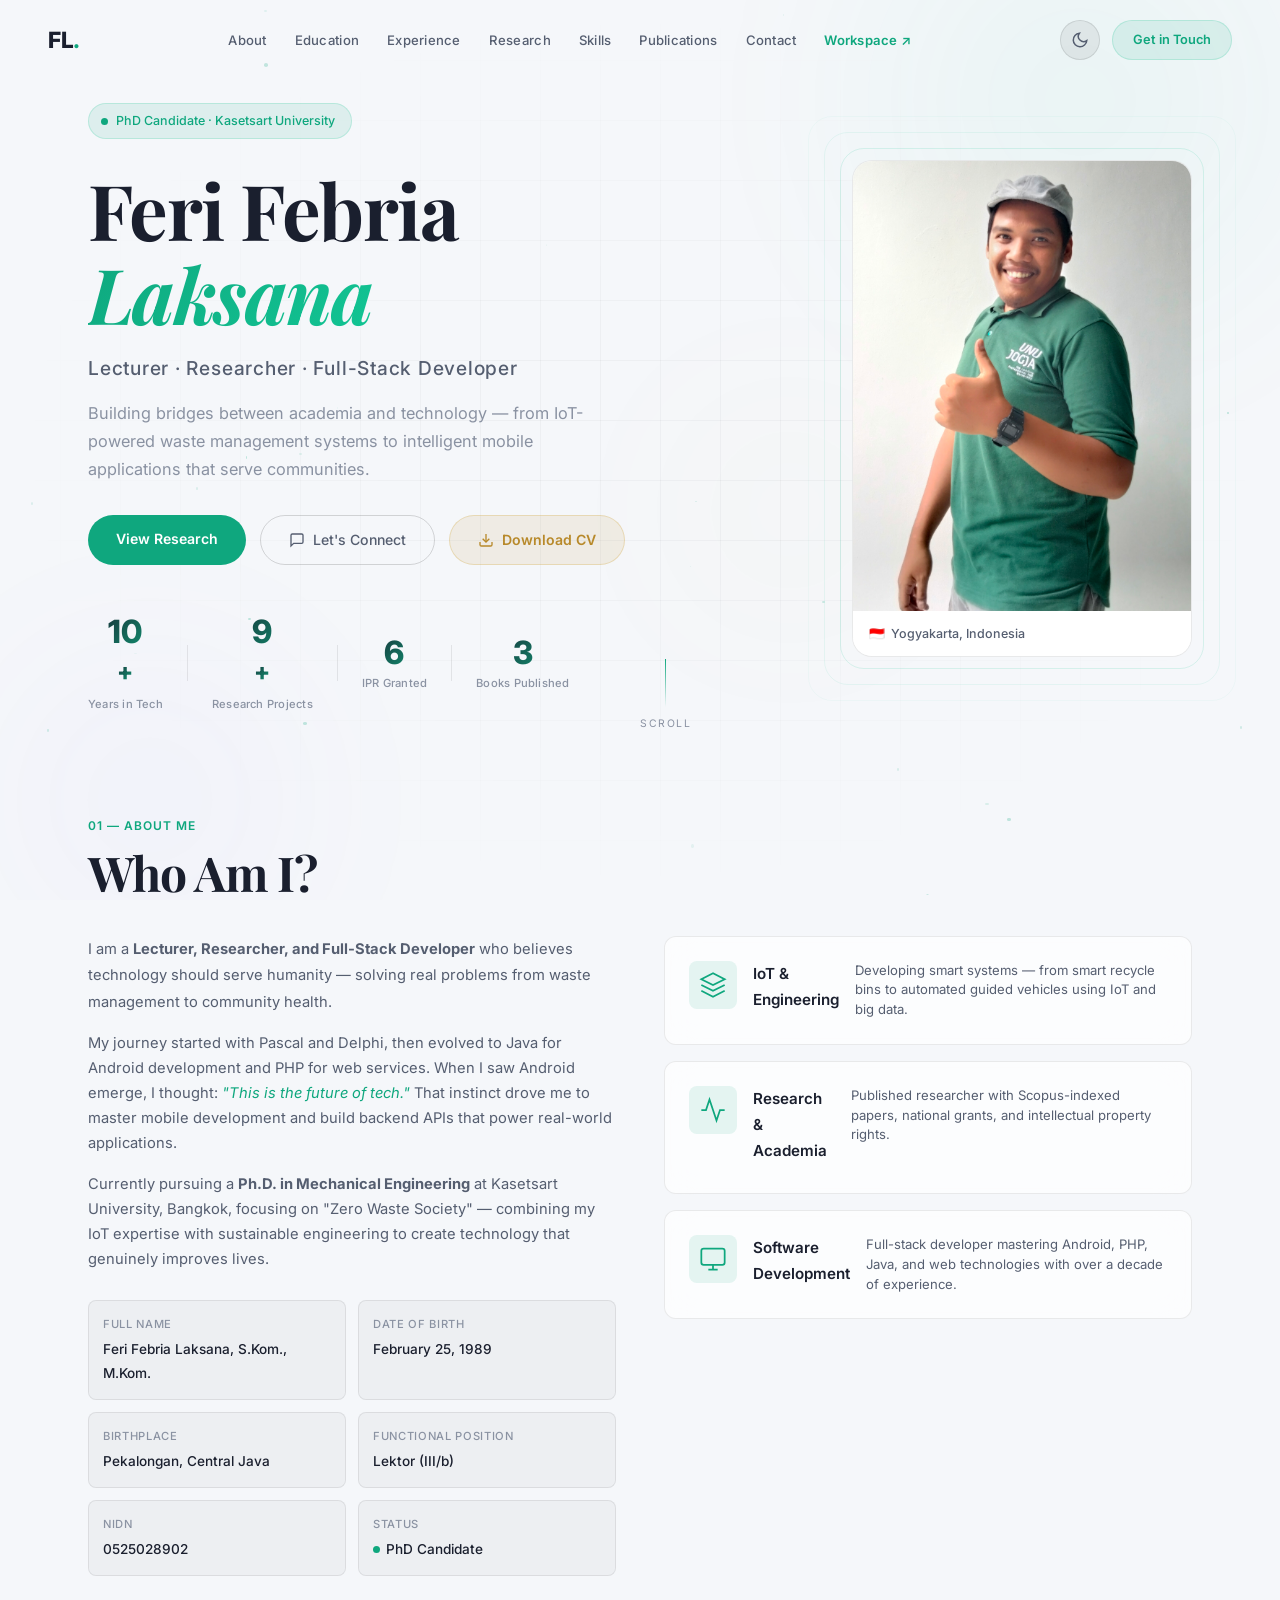
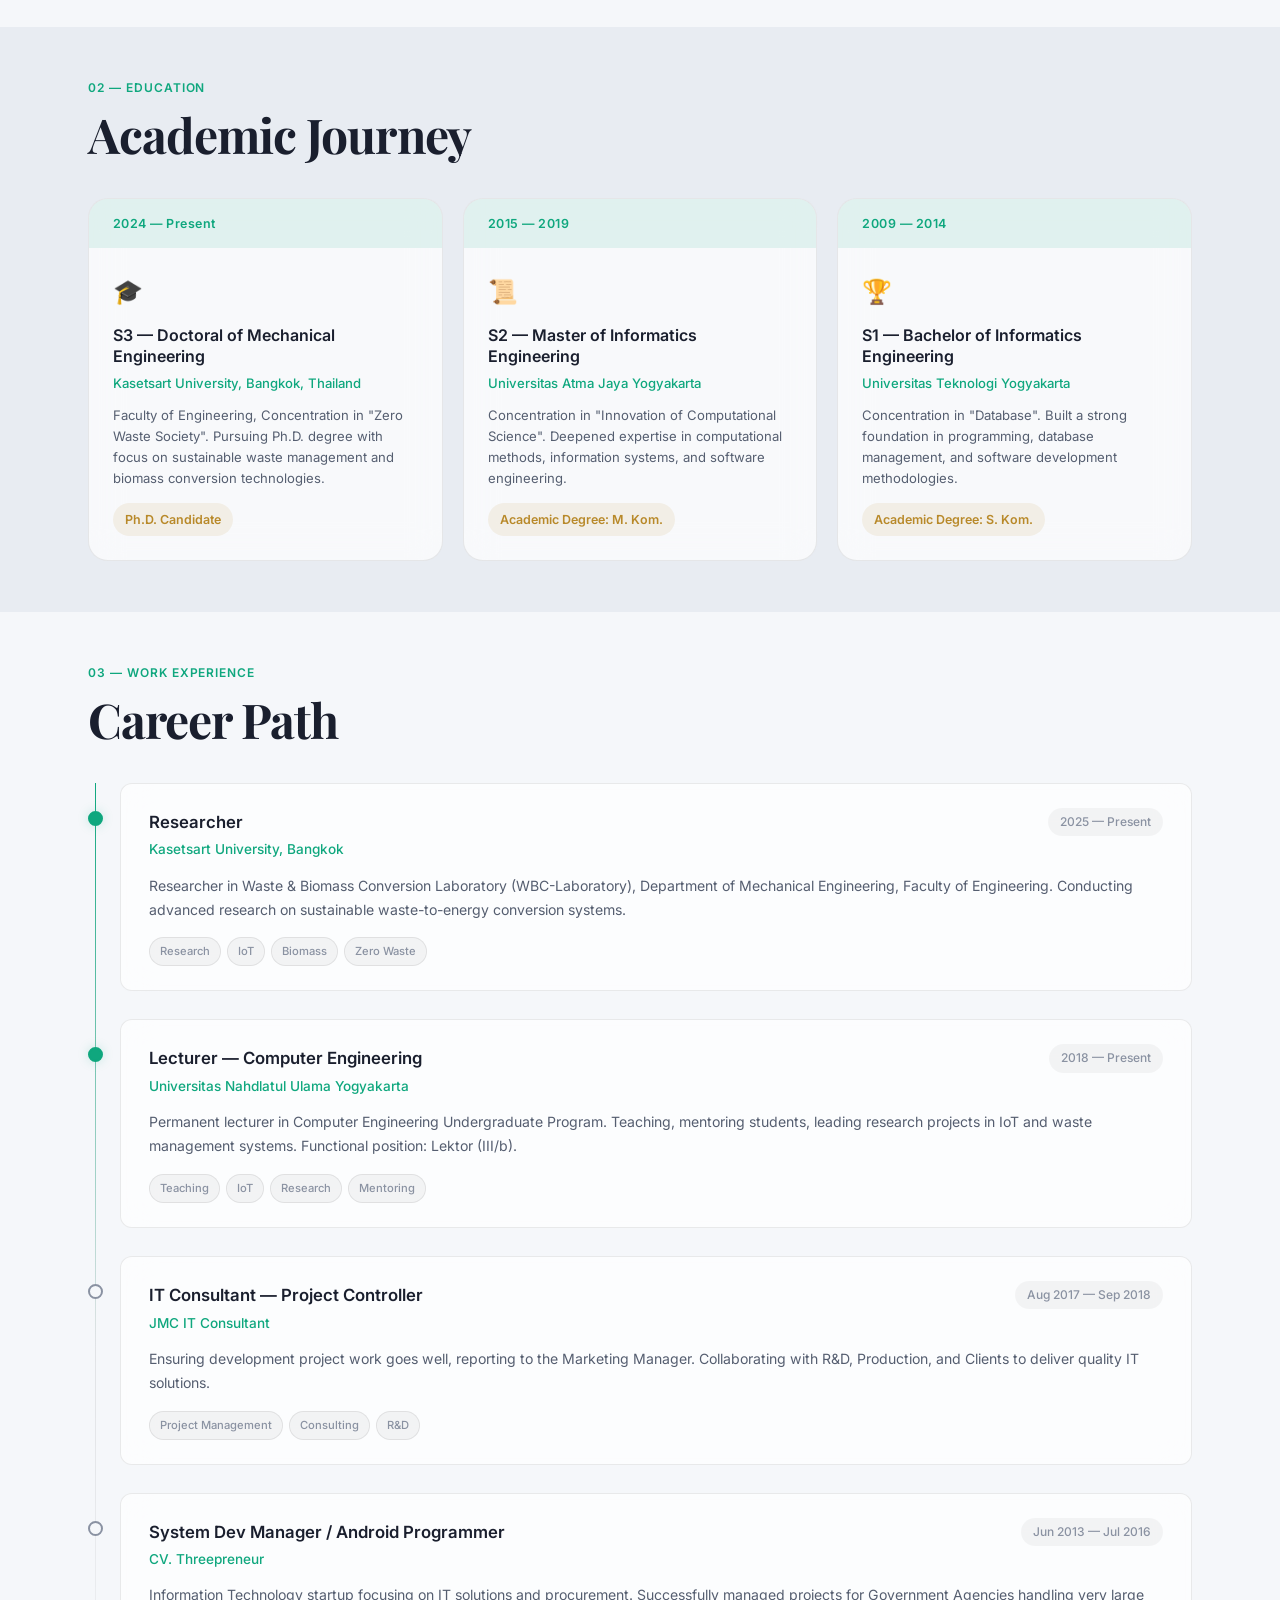
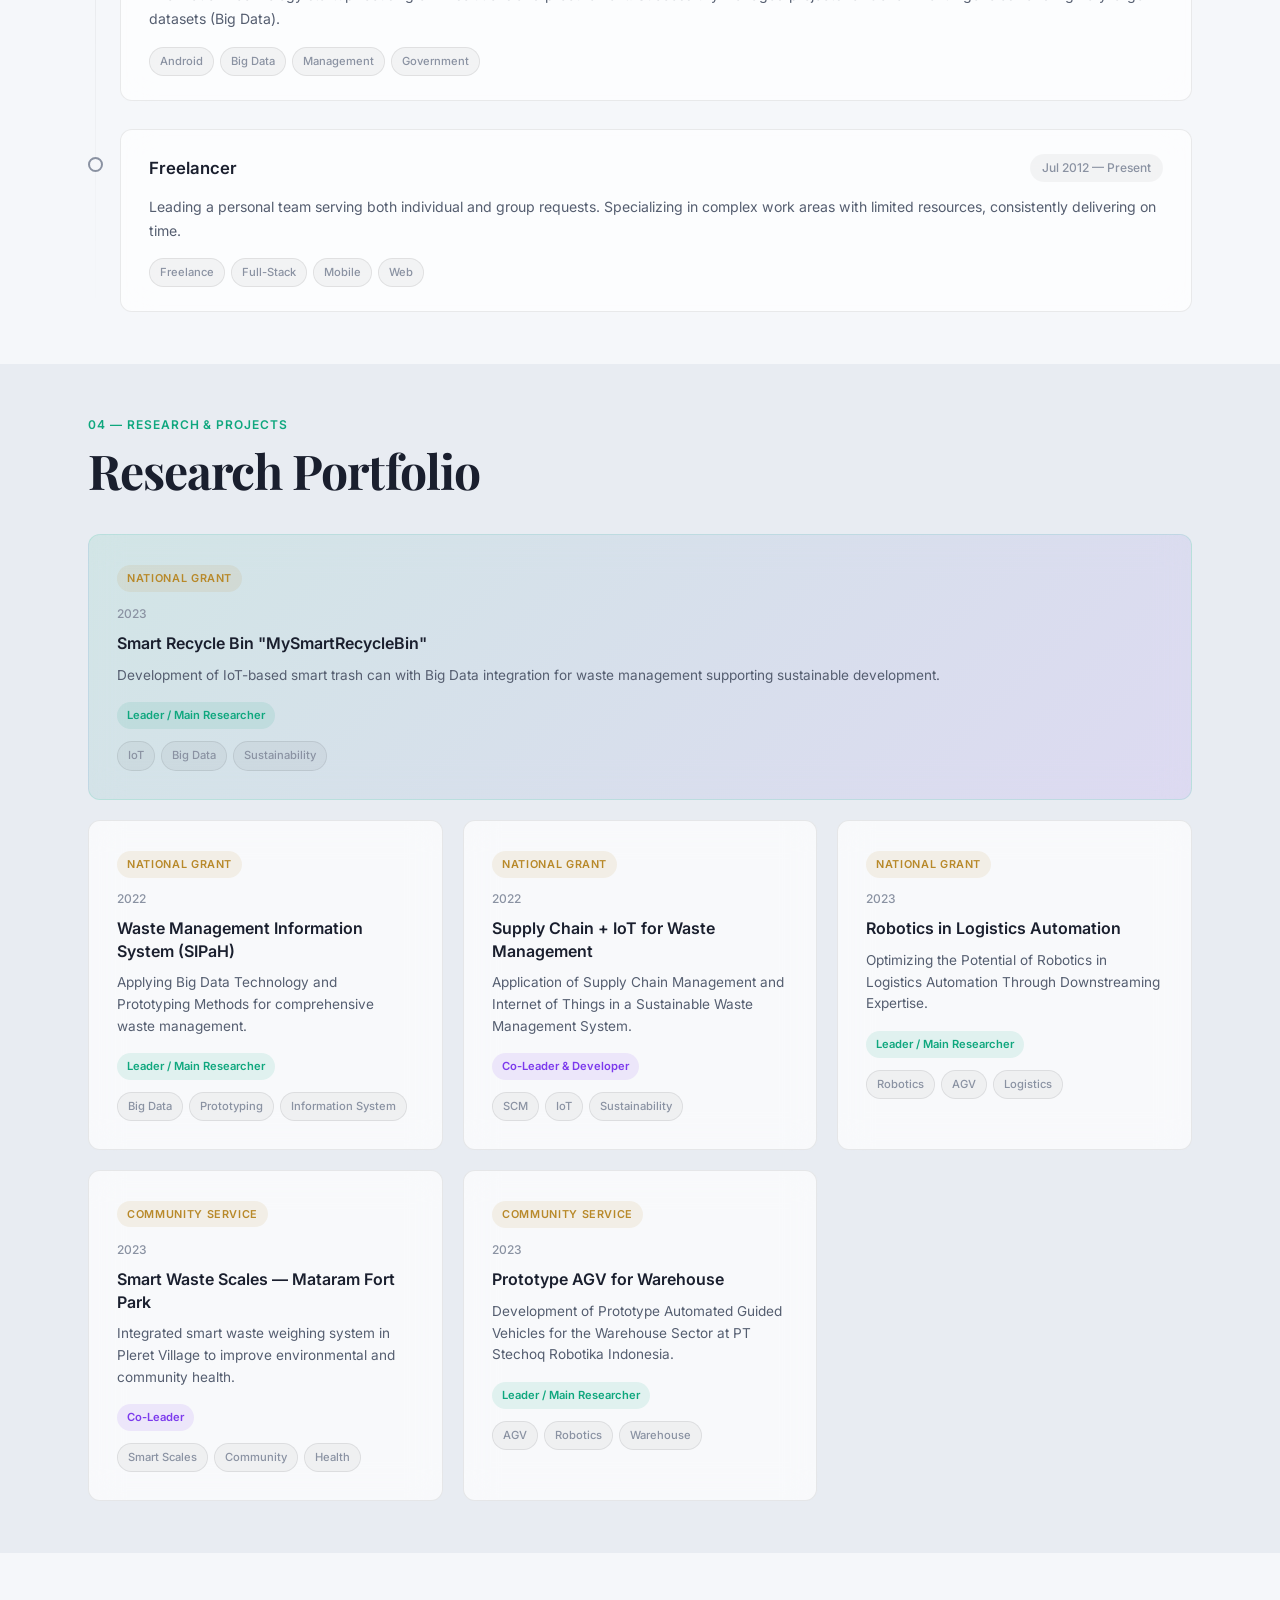
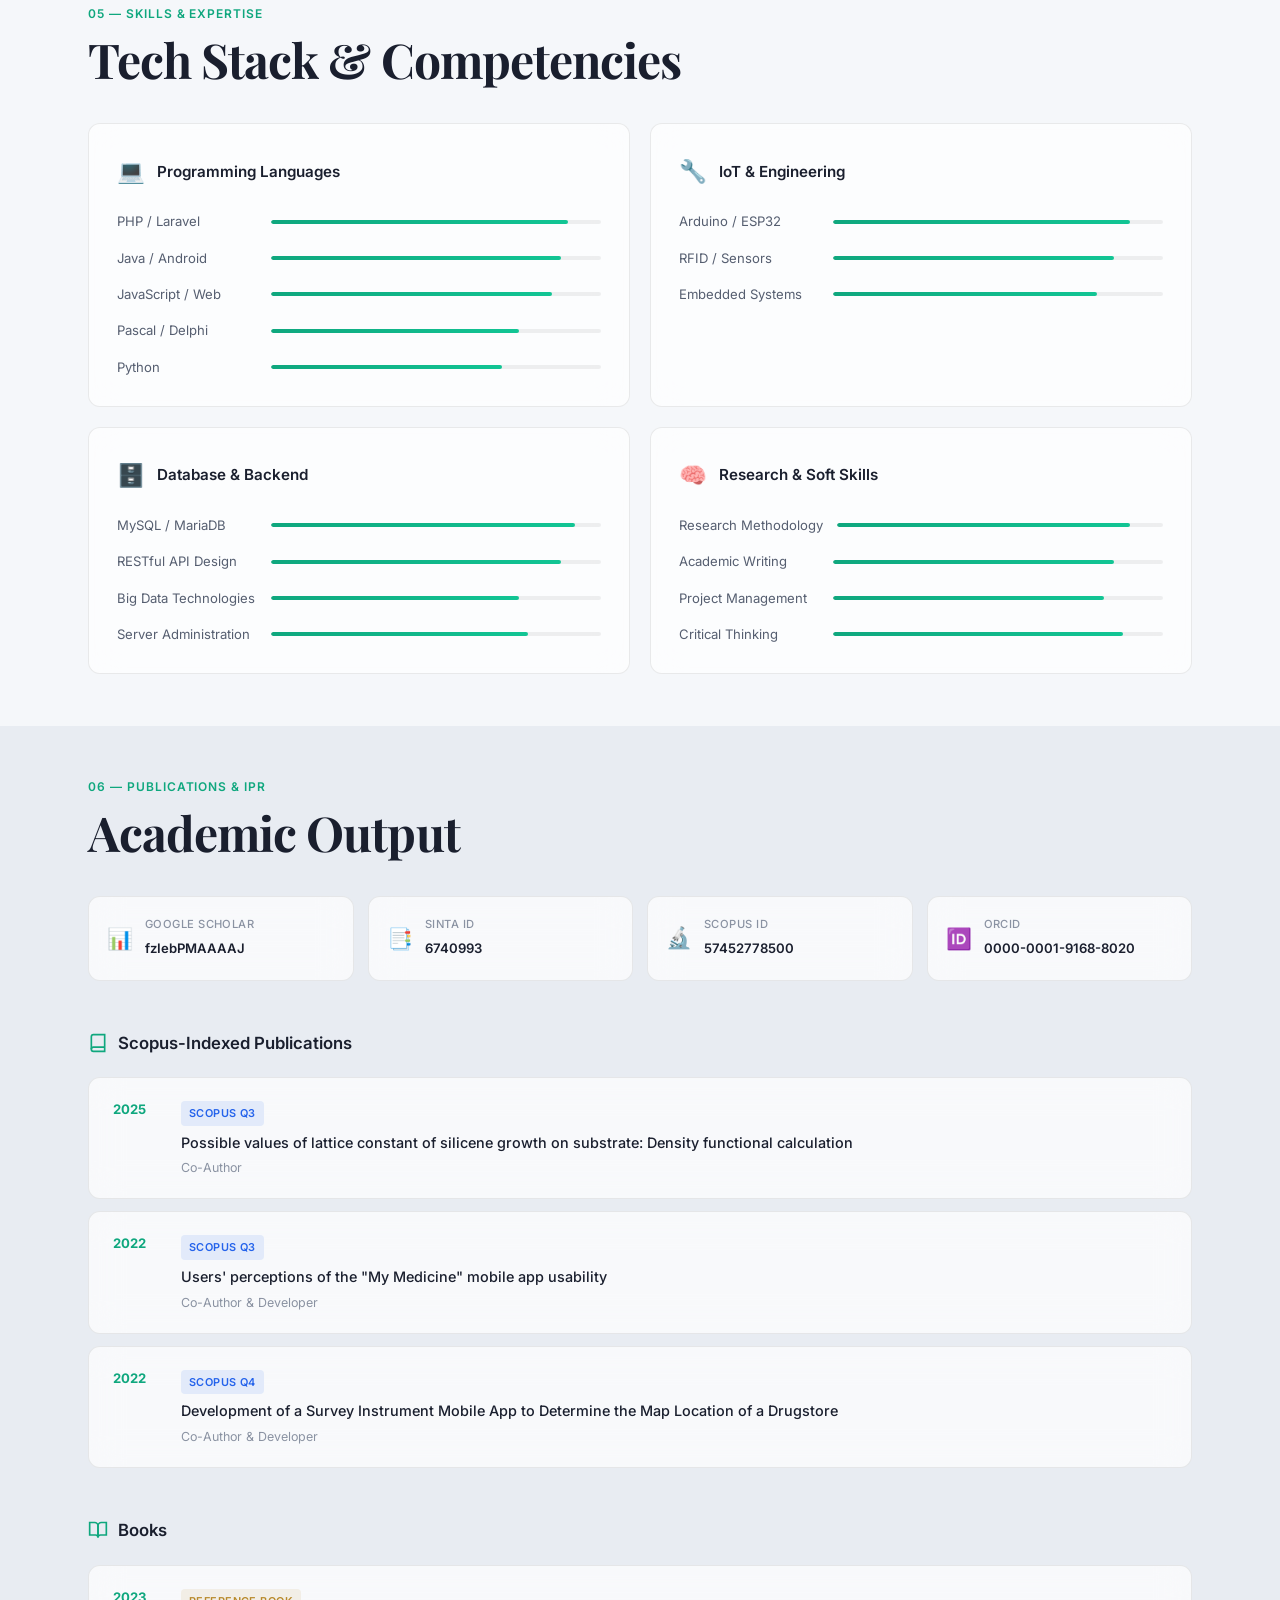
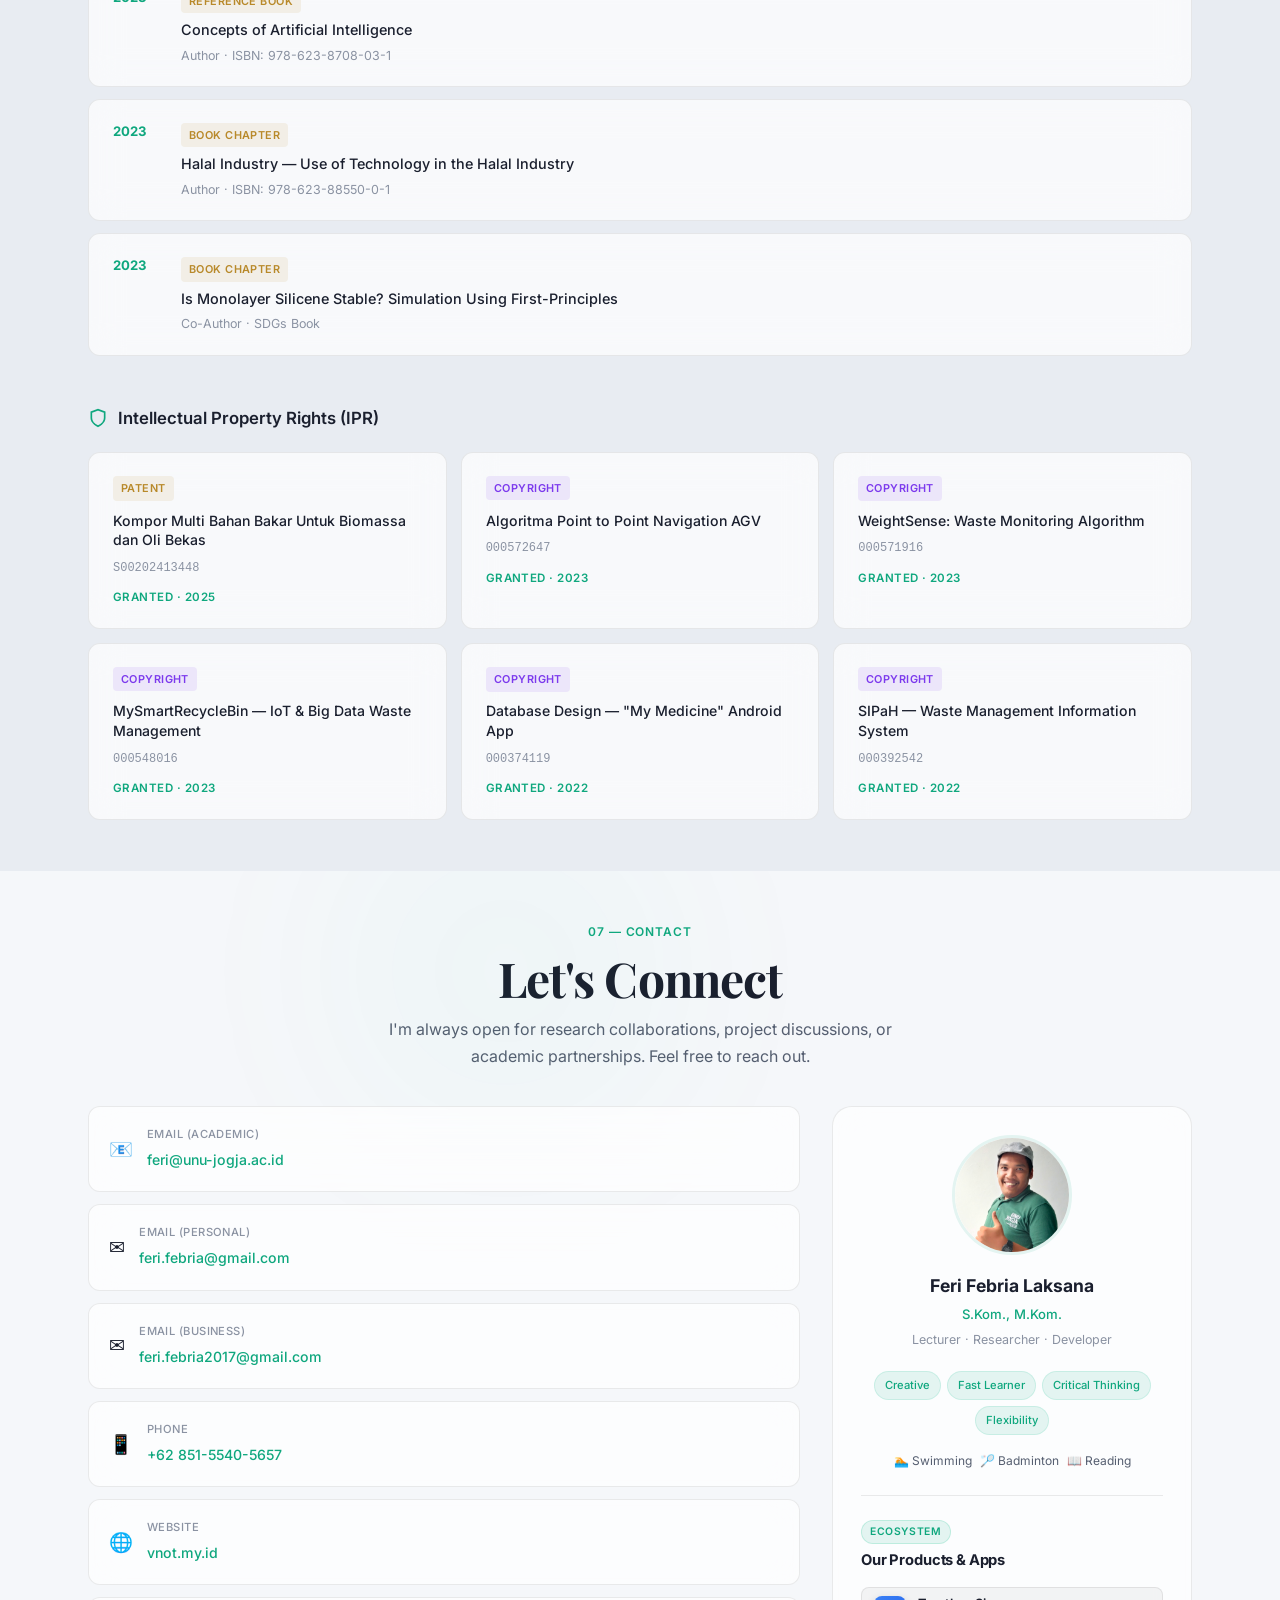
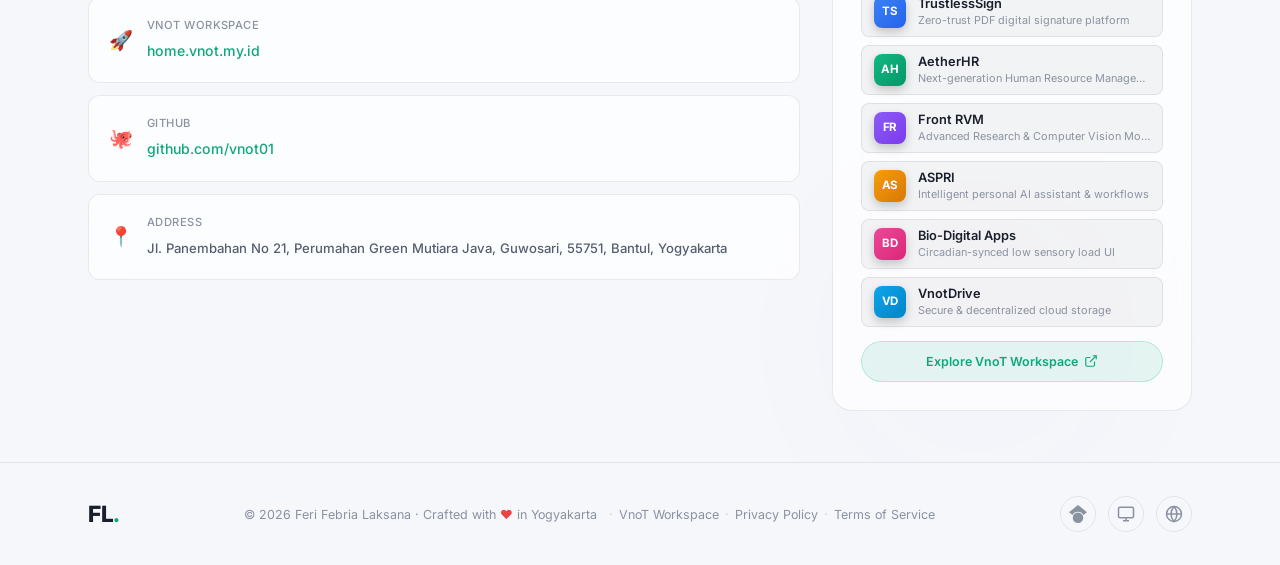
==== commit 5cfc2d3a: "style: optimize section spacing to be more compact and ergonomic" ====
--- a/index.html
+++ b/index.html
@@ -13,7 +13,7 @@
   <link
     href="https://fonts.googleapis.com/css2?family=Inter:wght@300;400;500;600;700;800&family=Playfair+Display:ital,wght@0,400;0,700;1,400&display=swap"
     rel="stylesheet" />
-  <link rel="stylesheet" href="style.css?v=20261119c" />
+  <link rel="stylesheet" href="style.css?v=20261119d" />
   <link rel="icon" type="image/svg+xml" href="data:image/svg+xml,%3Csvg xmlns='http://www.w3.org/2000/svg' viewBox='0 0 64 64'%3E%3Crect width='64' height='64' rx='14' fill='%230a0e17'/%3E%3Ctext x='7' y='46' font-family='Inter%2C system-ui%2C sans-serif' font-weight='800' font-size='36' letter-spacing='-1' fill='%23e8ecf4'%3EFL%3C/text%3E%3Ctext x='56' y='46' font-family='Inter%2C system-ui%2C sans-serif' font-weight='800' font-size='36' fill='%2322c997'%3E.%3C/text%3E%3C/svg%3E" />
   <!-- Prevent FOUC: apply saved theme before render -->
   <script>
--- a/style.css
+++ b/style.css
@@ -56,7 +56,7 @@
   --font-serif: 'Playfair Display', Georgia, serif;
 
   /* Spacing */
-  --section-padding: clamp(80px, 10vw, 140px);
+  --section-padding: clamp(36px, 4vw, 56px);
   --container-max: 1200px;
   --container-px: clamp(20px, 4vw, 48px);
 
@@ -344,15 +344,15 @@
 
 /* === HERO SECTION === */
 .hero {
-  min-height: 100vh;
+  min-height: 85vh;
   display: flex;
   align-items: center;
   position: relative;
   overflow: hidden;
-  padding: 120px var(--container-px) 80px;
+  padding: 100px var(--container-px) 48px;
   max-width: var(--container-max);
   margin: 0 auto;
-  gap: clamp(40px, 6vw, 80px);
+  gap: clamp(32px, 5vw, 64px);
 }
 
 .hero-bg {
@@ -701,7 +701,7 @@
 }
 
 .section-header {
-  margin-bottom: clamp(40px, 6vw, 64px);
+  margin-bottom: clamp(24px, 3vw, 36px);
 }
 .section-header.center { text-align: center; }
 
@@ -712,7 +712,7 @@
   letter-spacing: 0.08em;
   text-transform: uppercase;
   display: block;
-  margin-bottom: 12px;
+  margin-bottom: 8px;
 }
 .section-title {
   font-family: var(--font-serif);
@@ -725,7 +725,7 @@
   font-size: 1rem;
   color: var(--text-secondary);
   max-width: 560px;
-  margin: 16px auto 0;
+  margin: 10px auto 0;
 }
 
 /* === ABOUT === */
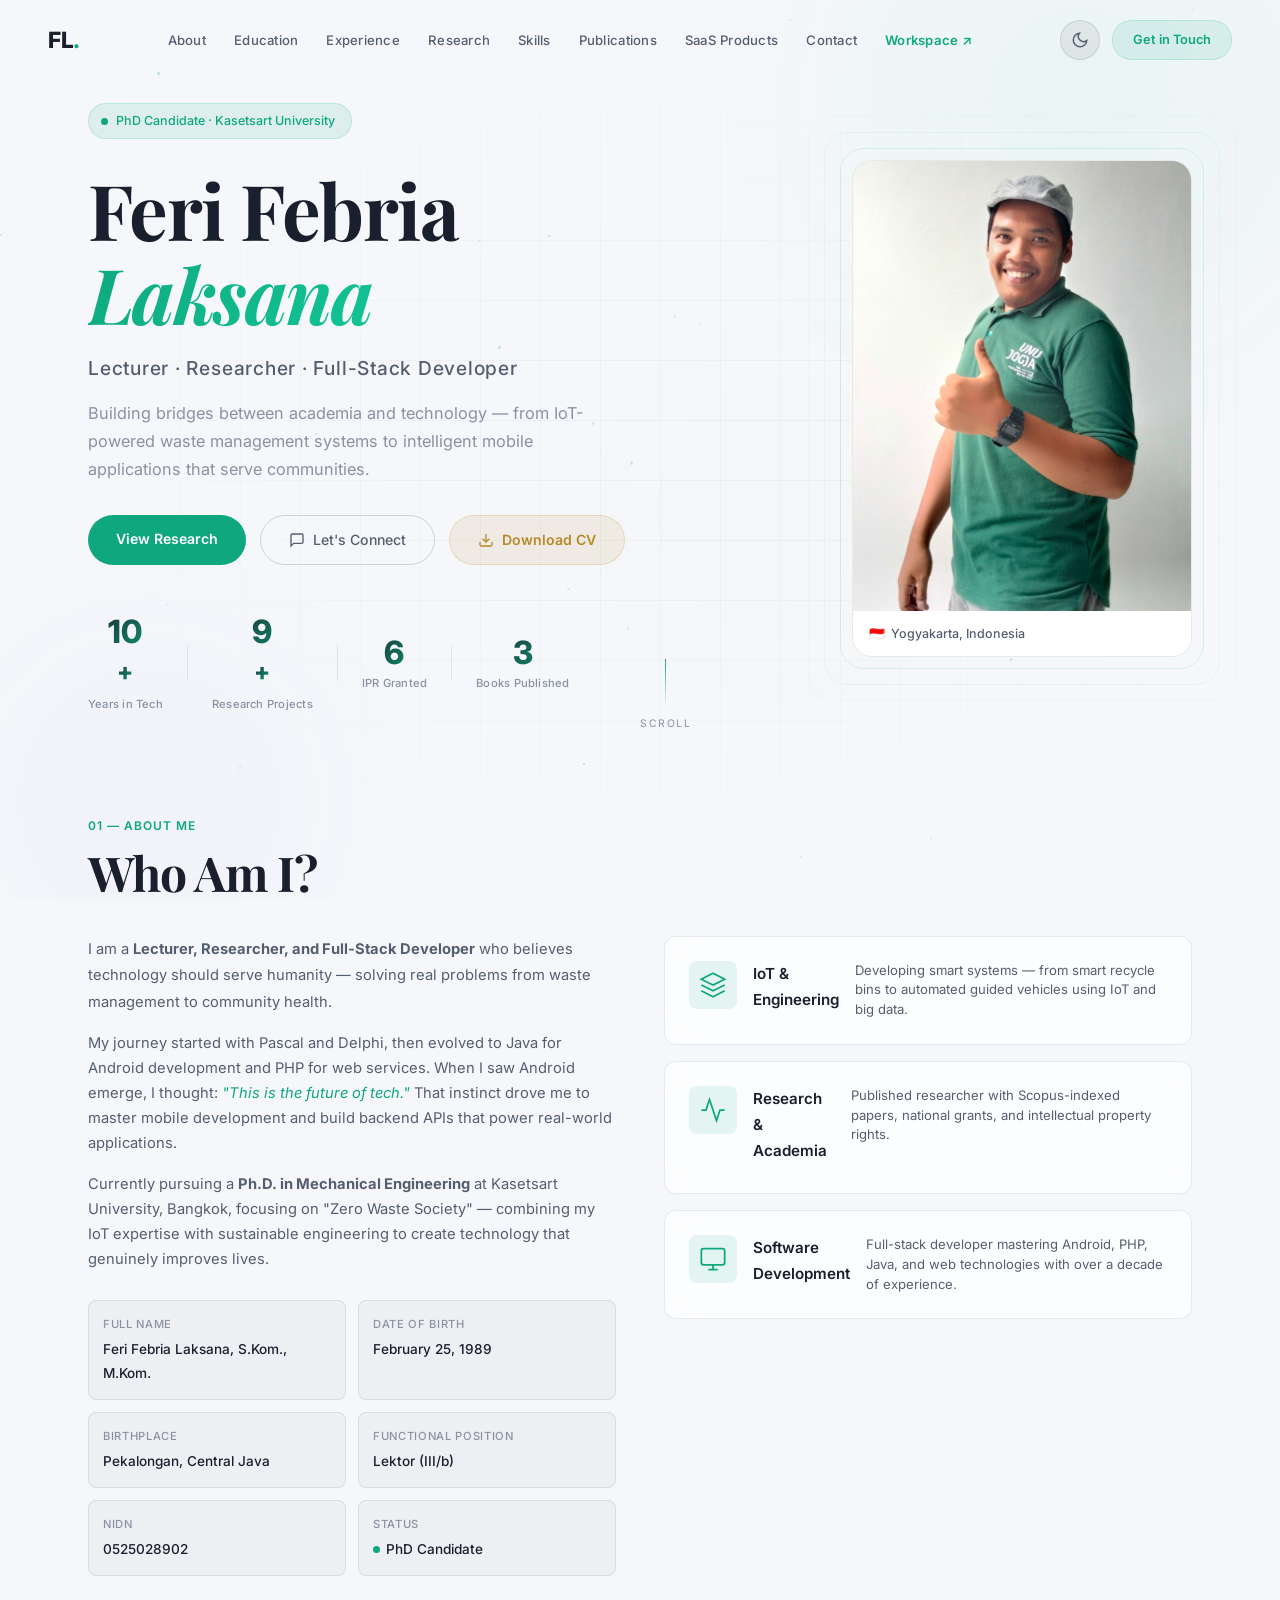
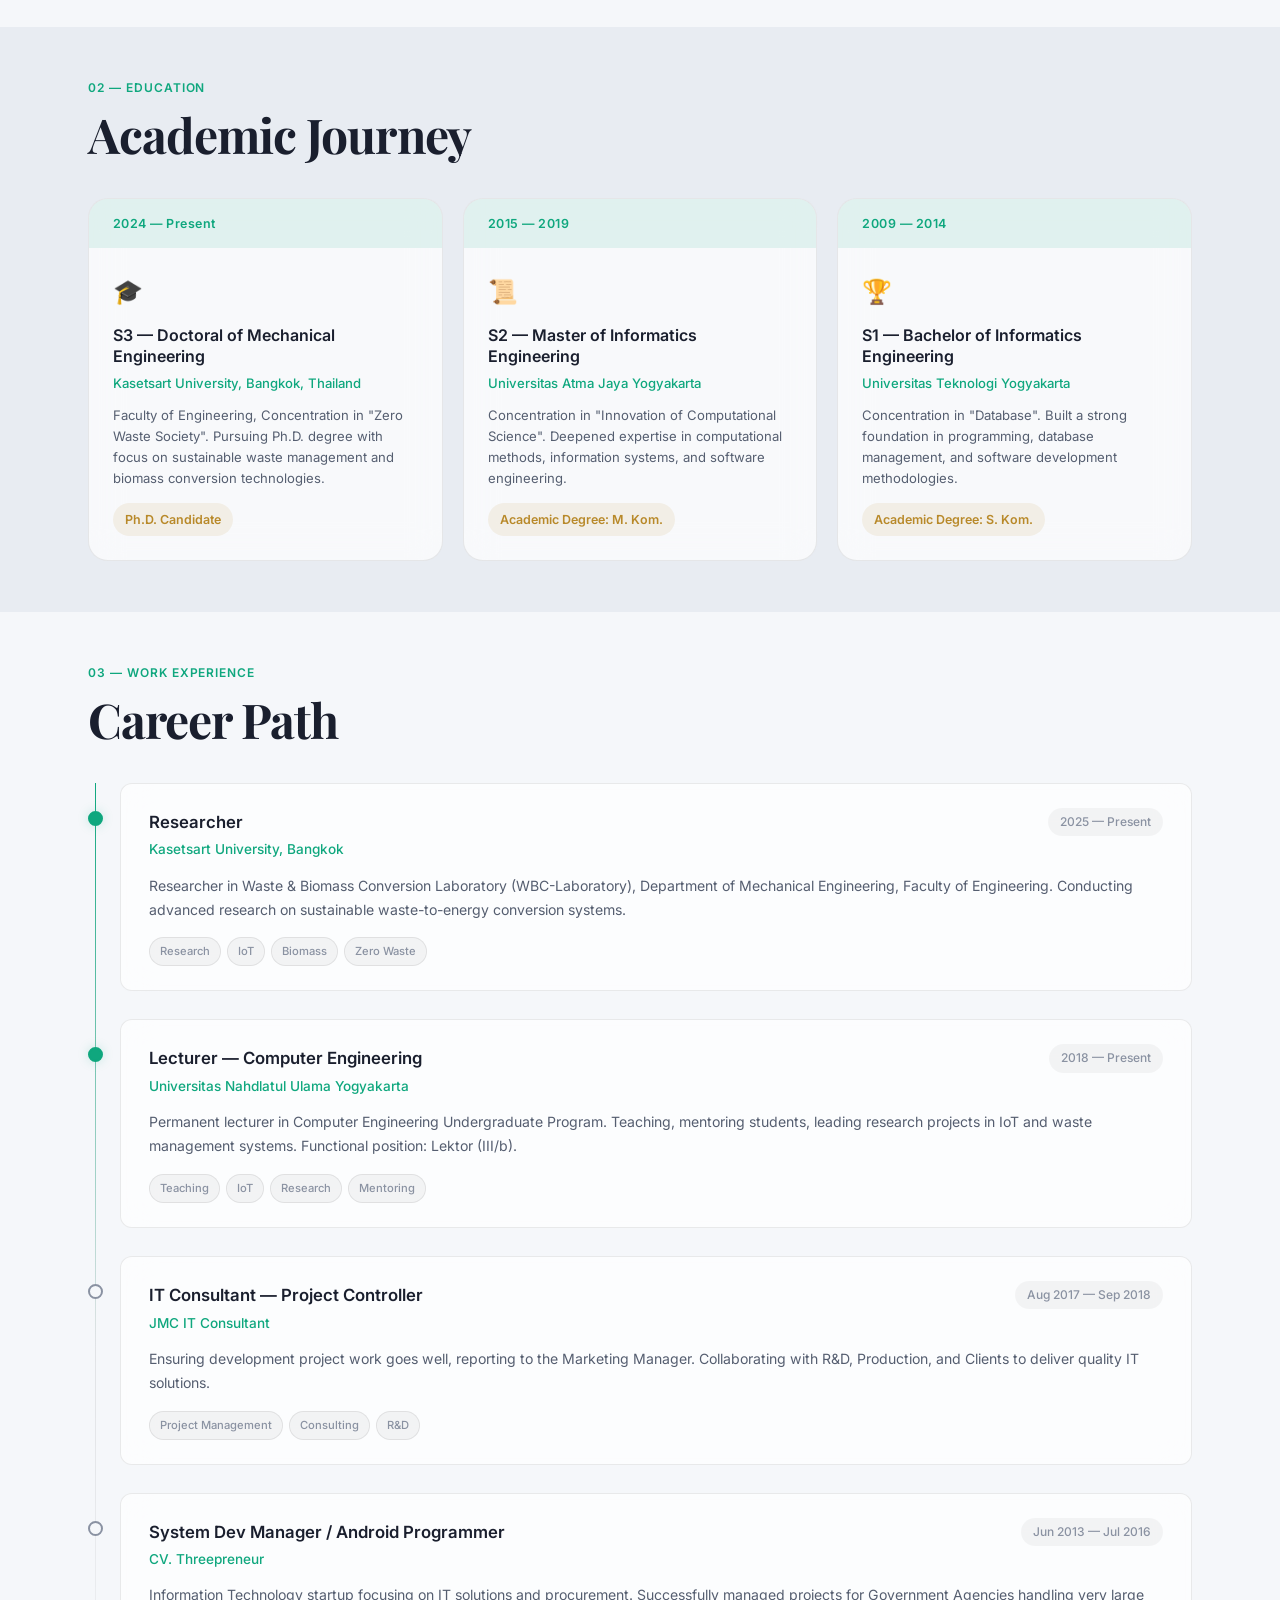
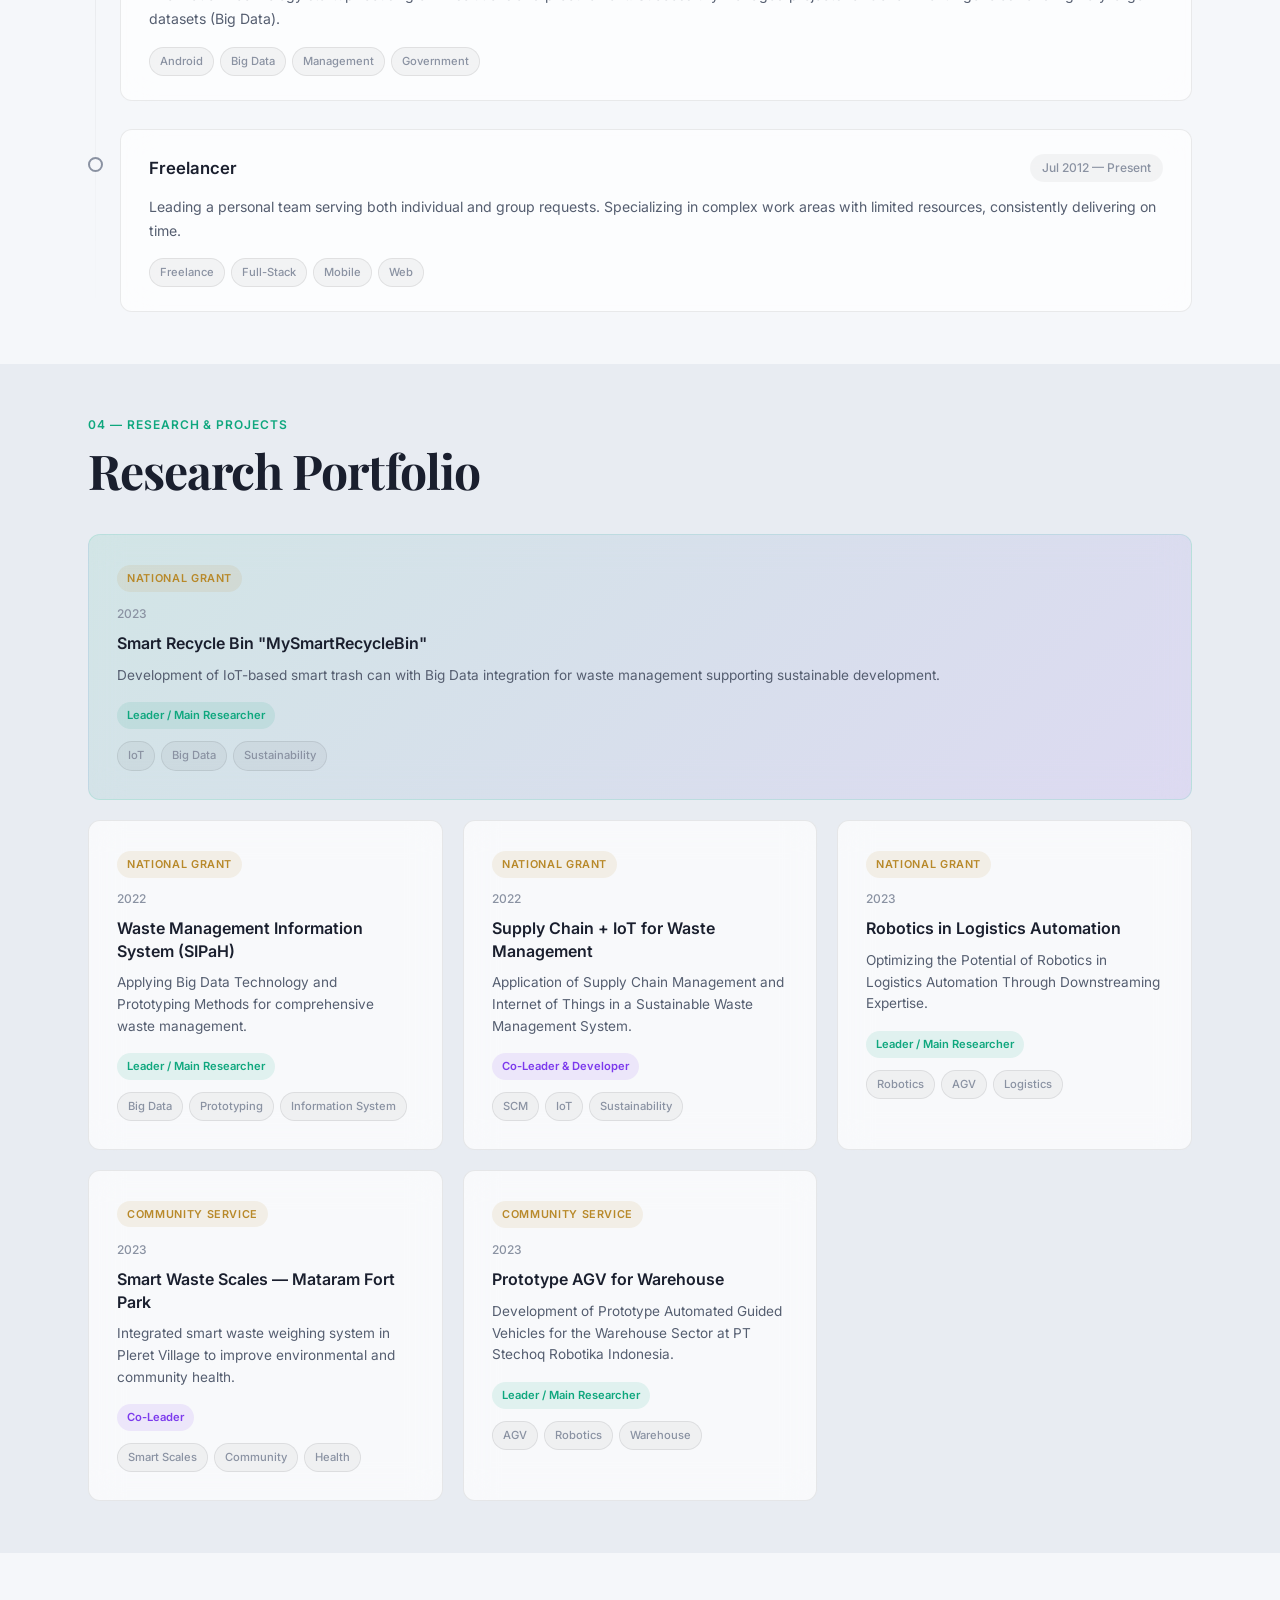
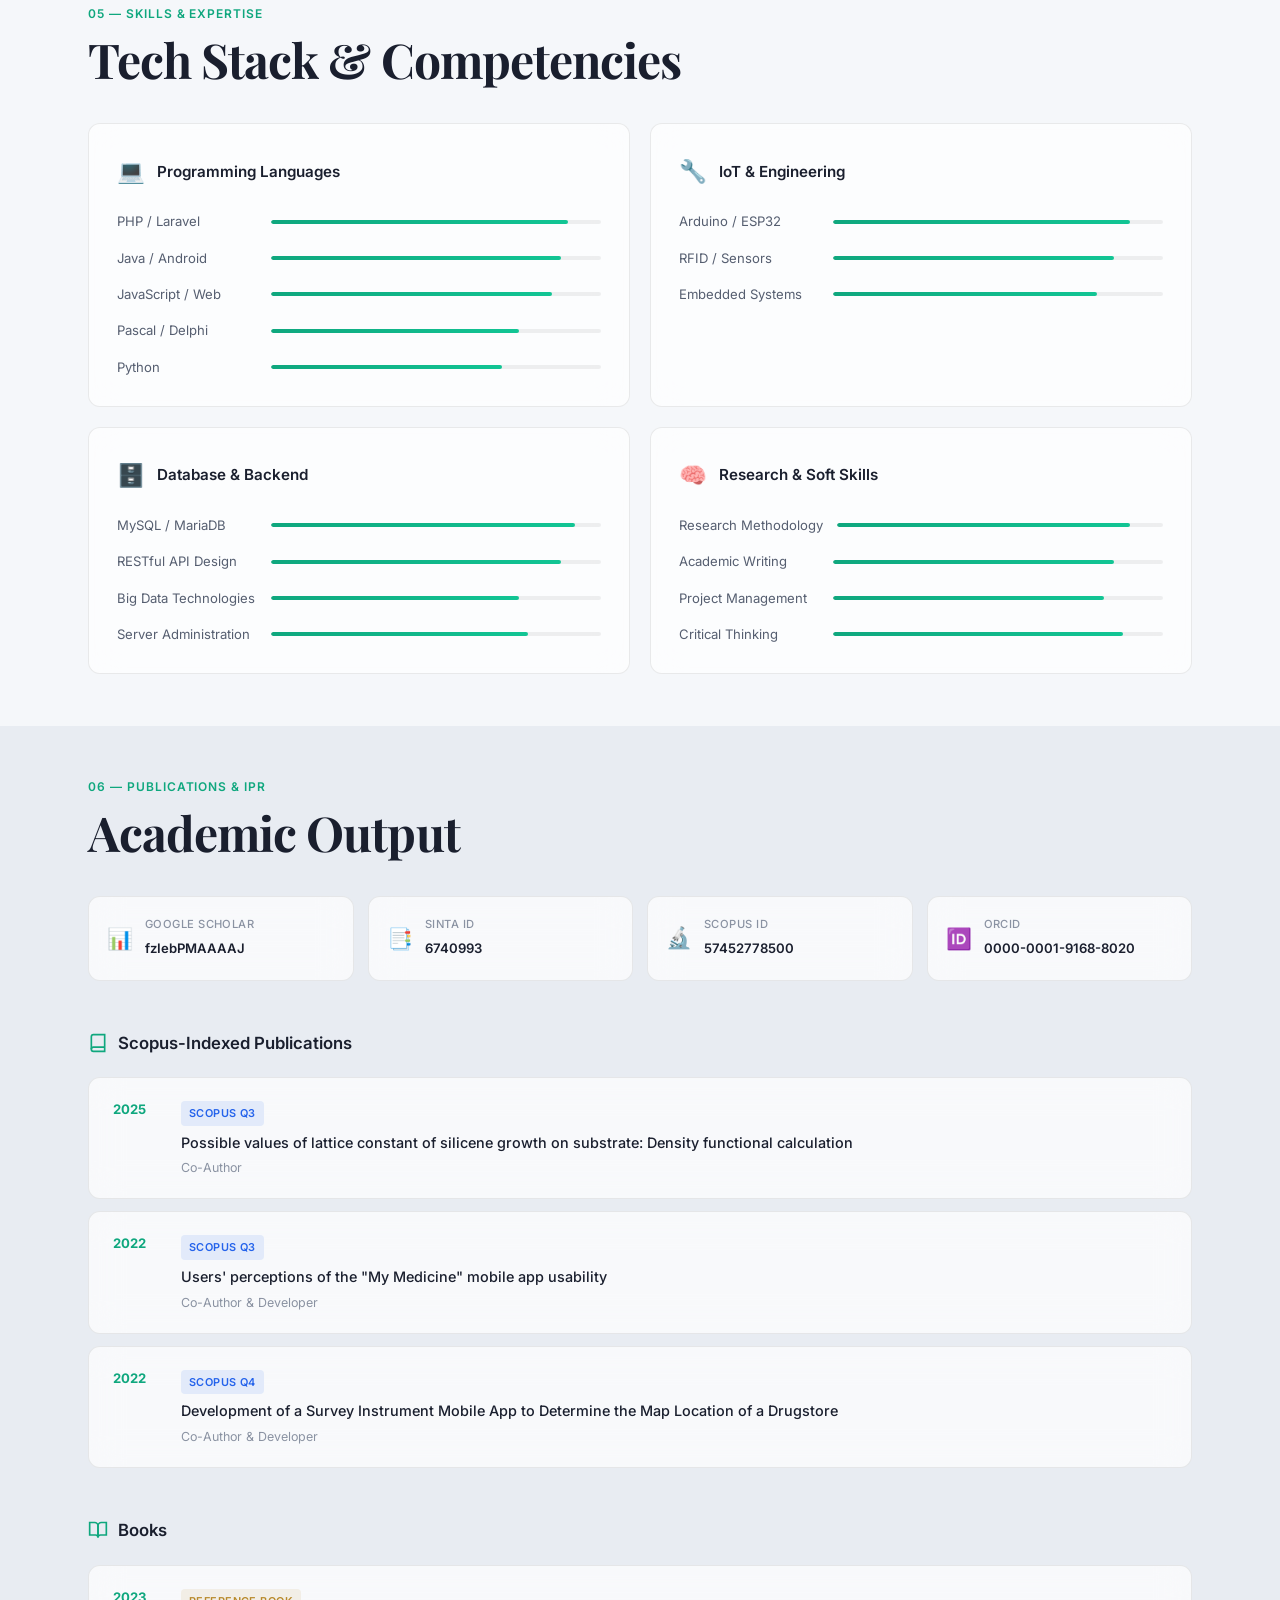
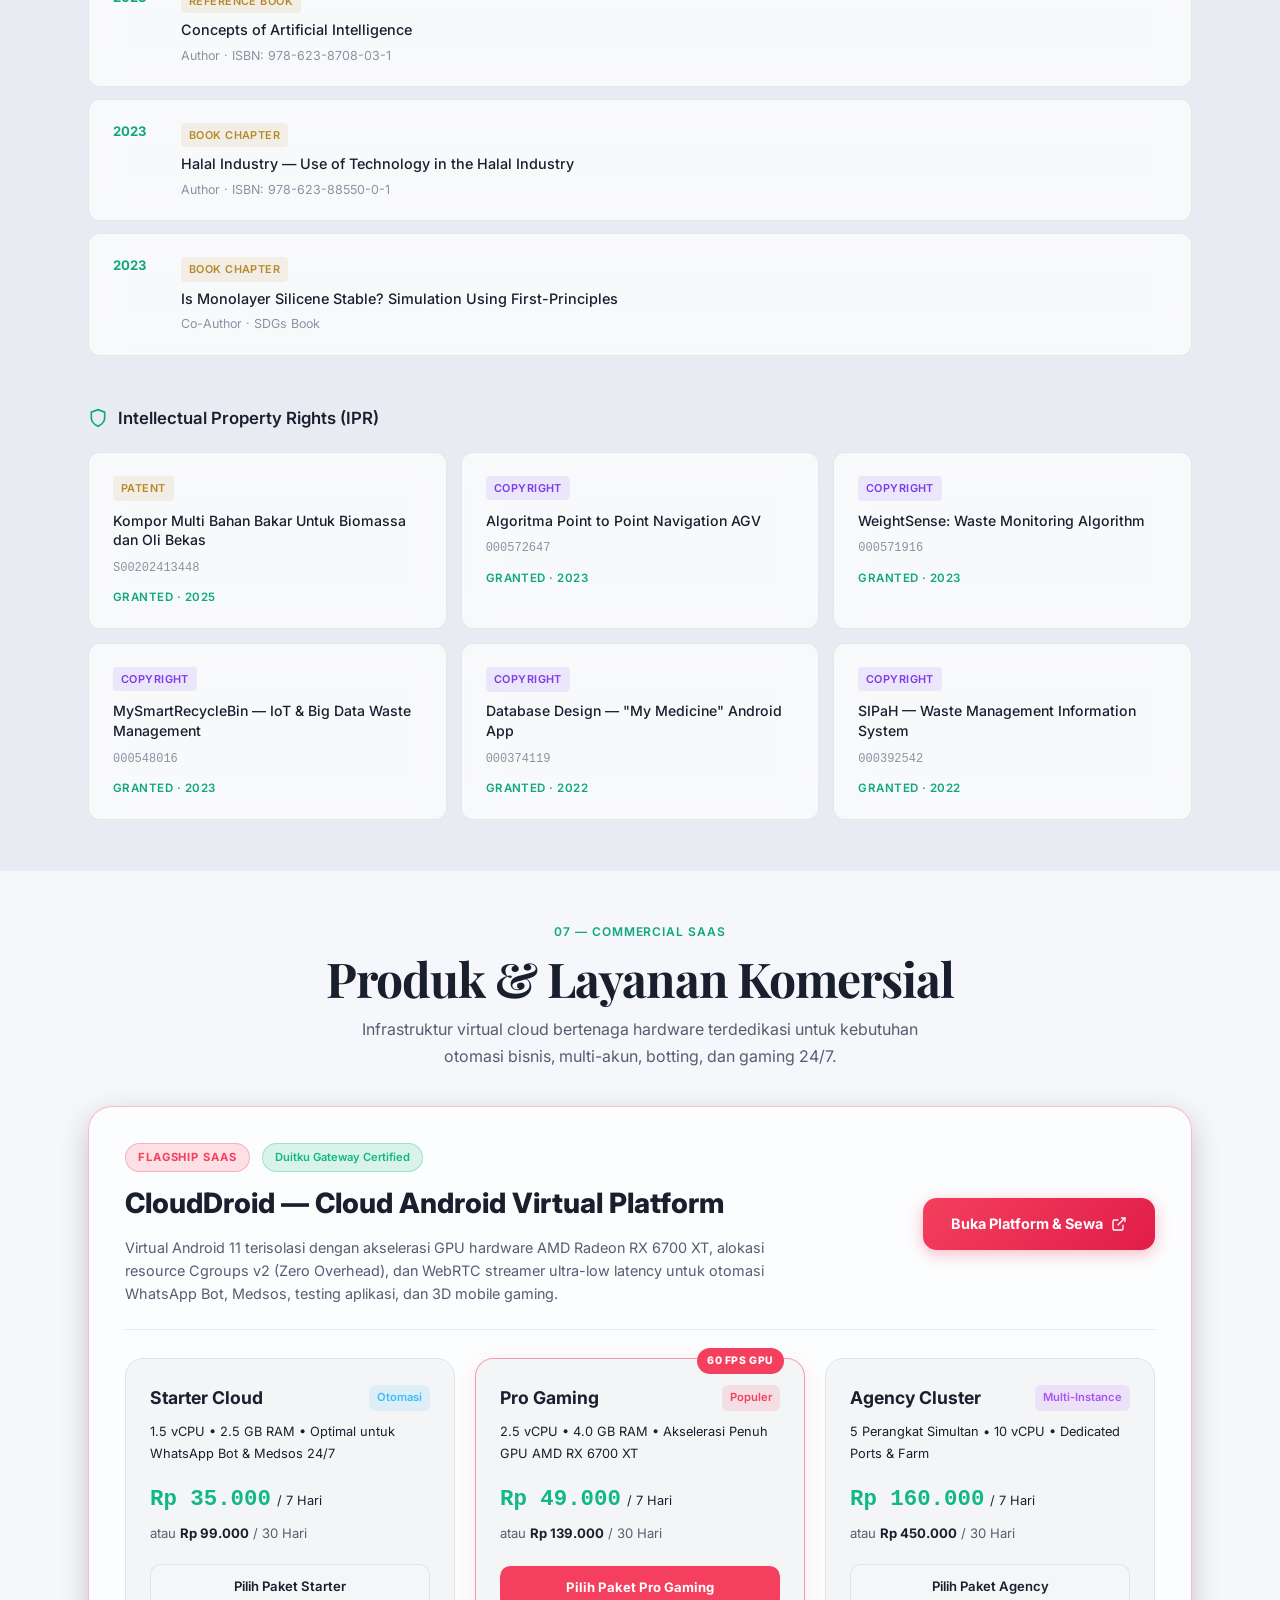
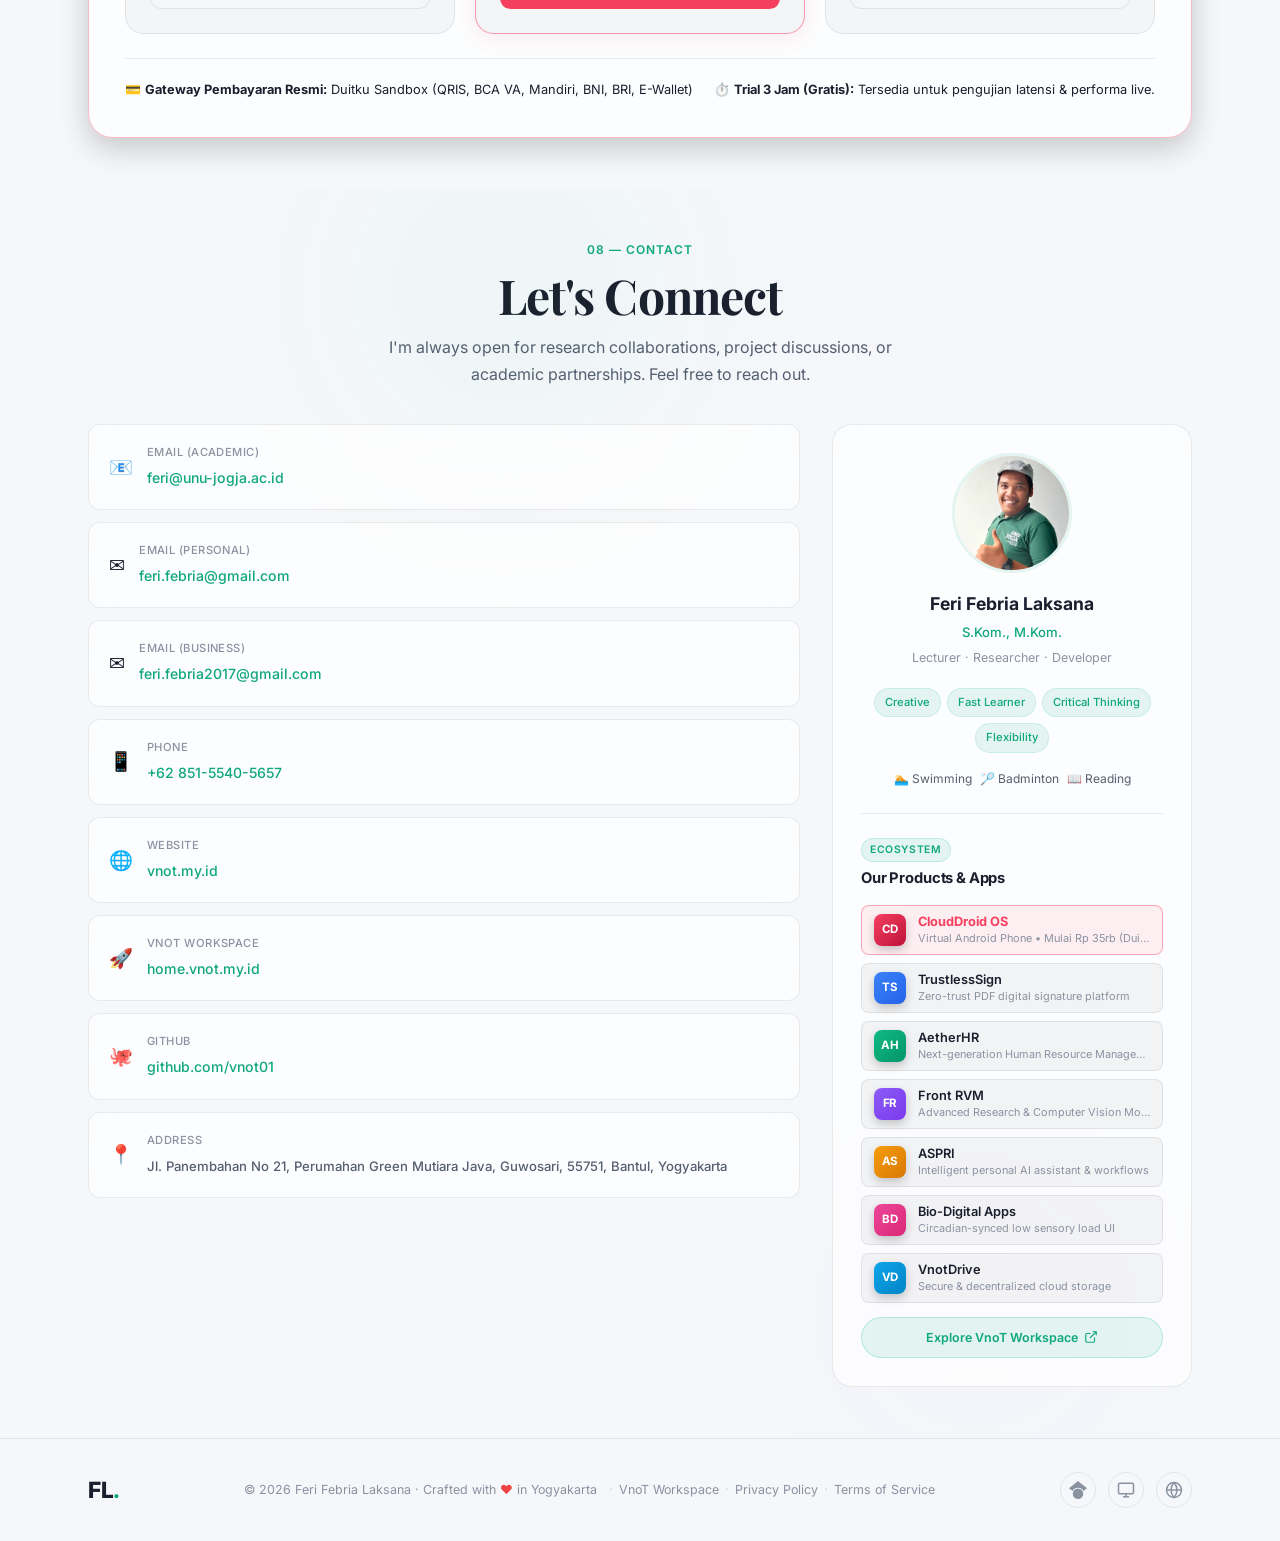
==== commit e4b84d2d: "feat: add commercial products section with CloudDroid IDR pricing and Duitku integration" ====
--- a/index.html
+++ b/index.html
@@ -42,6 +42,7 @@
         <li><a href="#research" class="nav-link">Research</a></li>
         <li><a href="#skills" class="nav-link">Skills</a></li>
         <li><a href="#publications" class="nav-link">Publications</a></li>
+        <li><a href="#products" class="nav-link">SaaS Products</a></li>
         <li><a href="#contact" class="nav-link">Contact</a></li>
         <li><a href="https://home.vnot.my.id" class="nav-link" target="_blank" rel="noopener noreferrer" style="color: var(--accent); font-weight: 600;">Workspace ↗</a></li>
       </ul>
@@ -78,6 +79,7 @@
       <a href="#research" class="mobile-link">Research</a>
       <a href="#skills" class="mobile-link">Skills</a>
       <a href="#publications" class="mobile-link">Publications</a>
+      <a href="#products" class="mobile-link">SaaS Products</a>
       <a href="#contact" class="mobile-link">Contact</a>
       <a href="https://home.vnot.my.id" class="mobile-link" target="_blank" rel="noopener noreferrer" style="color: var(--accent); font-weight: 600;">VnoT Workspace ↗</a>
     </div>
@@ -790,6 +792,117 @@
     </div>
   </section>
 
+  <!-- COMMERCIAL SAAS & PRODUCTS -->
+  <section class="section" id="products">
+    <div class="container">
+      <div class="section-header center" data-aos>
+        <span class="section-tag">07 — Commercial SaaS</span>
+        <h2 class="section-title">Produk &amp; Layanan Komersial</h2>
+        <p class="section-subtitle">Infrastruktur virtual cloud bertenaga hardware terdedikasi untuk kebutuhan otomasi bisnis, multi-akun, botting, dan gaming 24/7.</p>
+      </div>
+
+      <div class="glass" style="margin-top: 2rem; padding: clamp(20px, 3vw, 36px); border-radius: 1.5rem; border: 1px solid rgba(244, 63, 94, 0.35); background: var(--bg-card); box-shadow: 0 10px 30px rgba(0,0,0,0.2);">
+        <div style="display: flex; flex-wrap: wrap; justify-content: space-between; align-items: center; gap: 1.5rem; padding-bottom: 1.5rem; border-bottom: 1px solid var(--border);">
+          <div>
+            <div style="display: flex; align-items: center; gap: 0.75rem; margin-bottom: 0.5rem;">
+              <span style="font-size: 0.7rem; font-weight: 700; color: #f43f5e; text-transform: uppercase; letter-spacing: 0.08em; background: rgba(244, 63, 94, 0.15); padding: 0.25rem 0.75rem; border-radius: 9999px; border: 1px solid rgba(244, 63, 94, 0.3);">Flagship SaaS</span>
+              <span style="font-size: 0.7rem; font-weight: 600; color: #10b981; background: rgba(16, 185, 129, 0.15); padding: 0.25rem 0.75rem; border-radius: 9999px; border: 1px solid rgba(16, 185, 129, 0.3);">Duitku Gateway Certified</span>
+            </div>
+            <h3 style="font-size: clamp(1.25rem, 2.5vw, 1.75rem); font-weight: 800; color: var(--text-primary); margin: 0 0 0.5rem 0;">CloudDroid — Cloud Android Virtual Platform</h3>
+            <p style="color: var(--text-secondary); font-size: 0.9rem; max-width: 680px; margin: 0; line-height: 1.6;">
+              Virtual Android 11 terisolasi dengan akselerasi GPU hardware AMD Radeon RX 6700 XT, alokasi resource Cgroups v2 (Zero Overhead), dan WebRTC streamer ultra-low latency untuk otomasi WhatsApp Bot, Medsos, testing aplikasi, dan 3D mobile gaming.
+            </p>
+          </div>
+          <div>
+            <a href="https://droid.vnot.my.id/en" target="_blank" rel="noopener noreferrer" style="display: inline-flex; align-items: center; gap: 0.5rem; background: linear-gradient(135deg, #f43f5e, #e11d48); color: #ffffff; padding: 0.85rem 1.75rem; border-radius: 0.85rem; font-weight: 700; text-decoration: none; font-size: 0.9rem; box-shadow: 0 4px 15px rgba(244, 63, 94, 0.35); transition: transform 0.2s ease;">
+              <span>Buka Platform &amp; Sewa</span>
+              <svg width="16" height="16" viewBox="0 0 24 24" fill="none" stroke="currentColor" stroke-width="2"><path d="M18 13v6a2 2 0 0 1-2 2H5a2 2 0 0 1-2-2V8a2 2 0 0 1 2-2h6"></path><polyline points="15 3 21 3 21 9"></polyline><line x1="10" y1="14" x2="21" y2="3"></line></svg>
+            </a>
+          </div>
+        </div>
+
+        <!-- Pricing Cards IDR -->
+        <div style="display: grid; grid-template-columns: repeat(auto-fit, minmax(260px, 1fr)); gap: 1.25rem; margin-top: 1.75rem;">
+          <!-- Starter Cloud -->
+          <div style="background: var(--bg-info-item); border: 1px solid var(--border); border-radius: 1.15rem; padding: 1.5rem; display: flex; flex-direction: column; justify-content: space-between;">
+            <div>
+              <div style="display: flex; justify-content: space-between; align-items: center; margin-bottom: 0.5rem;">
+                <h4 style="color: var(--text-primary); font-size: 1.1rem; font-weight: 700; margin: 0;">Starter Cloud</h4>
+                <span style="font-size: 0.7rem; font-weight: 600; color: #38bdf8; background: rgba(56, 189, 248, 0.12); padding: 0.2rem 0.5rem; border-radius: 0.4rem;">Otomasi</span>
+              </div>
+              <p style="color: var(--text-tertiary); font-size: 0.8rem; margin: 0 0 1rem 0;">1.5 vCPU • 2.5 GB RAM • Optimal untuk WhatsApp Bot &amp; Medsos 24/7</p>
+              <div style="margin-bottom: 1.25rem;">
+                <div style="display: flex; align-items: baseline; gap: 0.35rem;">
+                  <span style="font-size: 1.4rem; font-weight: 800; color: #10b981; font-family: monospace;">Rp 35.000</span>
+                  <span style="font-size: 0.8rem; color: var(--text-tertiary);">/ 7 Hari</span>
+                </div>
+                <div style="font-size: 0.82rem; color: var(--text-secondary); margin-top: 0.2rem;">
+                  atau <strong style="color: var(--text-primary);">Rp 99.000</strong> / 30 Hari
+                </div>
+              </div>
+            </div>
+            <a href="https://droid.vnot.my.id/en" target="_blank" rel="noopener noreferrer" style="display: block; text-align: center; background: rgba(255, 255, 255, 0.05); border: 1px solid var(--border); color: var(--text-primary); padding: 0.65rem; border-radius: 0.65rem; font-size: 0.82rem; font-weight: 600; text-decoration: none;">Pilih Paket Starter</a>
+          </div>
+
+          <!-- Pro Gaming -->
+          <div style="background: var(--bg-info-item); border: 1.5px solid rgba(244, 63, 94, 0.5); border-radius: 1.15rem; padding: 1.5rem; position: relative; box-shadow: 0 4px 20px rgba(244, 63, 94, 0.1); display: flex; flex-direction: column; justify-content: space-between;">
+            <div style="position: absolute; top: -0.65rem; right: 1.25rem; font-size: 0.65rem; font-weight: 800; text-transform: uppercase; letter-spacing: 0.05em; background: #f43f5e; color: #ffffff; padding: 0.25rem 0.65rem; border-radius: 9999px;">
+              60 FPS GPU
+            </div>
+            <div>
+              <div style="display: flex; justify-content: space-between; align-items: center; margin-bottom: 0.5rem;">
+                <h4 style="color: var(--text-primary); font-size: 1.1rem; font-weight: 700; margin: 0;">Pro Gaming</h4>
+                <span style="font-size: 0.7rem; font-weight: 600; color: #f43f5e; background: rgba(244, 63, 94, 0.12); padding: 0.2rem 0.5rem; border-radius: 0.4rem;">Populer</span>
+              </div>
+              <p style="color: var(--text-tertiary); font-size: 0.8rem; margin: 0 0 1rem 0;">2.5 vCPU • 4.0 GB RAM • Akselerasi Penuh GPU AMD RX 6700 XT</p>
+              <div style="margin-bottom: 1.25rem;">
+                <div style="display: flex; align-items: baseline; gap: 0.35rem;">
+                  <span style="font-size: 1.4rem; font-weight: 800; color: #10b981; font-family: monospace;">Rp 49.000</span>
+                  <span style="font-size: 0.8rem; color: var(--text-tertiary);">/ 7 Hari</span>
+                </div>
+                <div style="font-size: 0.82rem; color: var(--text-secondary); margin-top: 0.2rem;">
+                  atau <strong style="color: var(--text-primary);">Rp 139.000</strong> / 30 Hari
+                </div>
+              </div>
+            </div>
+            <a href="https://droid.vnot.my.id/en" target="_blank" rel="noopener noreferrer" style="display: block; text-align: center; background: #f43f5e; color: #ffffff; padding: 0.65rem; border-radius: 0.65rem; font-size: 0.82rem; font-weight: 700; text-decoration: none;">Pilih Paket Pro Gaming</a>
+          </div>
+
+          <!-- Agency Cluster -->
+          <div style="background: var(--bg-info-item); border: 1px solid var(--border); border-radius: 1.15rem; padding: 1.5rem; display: flex; flex-direction: column; justify-content: space-between;">
+            <div>
+              <div style="display: flex; justify-content: space-between; align-items: center; margin-bottom: 0.5rem;">
+                <h4 style="color: var(--text-primary); font-size: 1.1rem; font-weight: 700; margin: 0;">Agency Cluster</h4>
+                <span style="font-size: 0.7rem; font-weight: 600; color: #a855f7; background: rgba(168, 85, 247, 0.12); padding: 0.2rem 0.5rem; border-radius: 0.4rem;">Multi-Instance</span>
+              </div>
+              <p style="color: var(--text-tertiary); font-size: 0.8rem; margin: 0 0 1rem 0;">5 Perangkat Simultan • 10 vCPU • Dedicated Ports &amp; Farm</p>
+              <div style="margin-bottom: 1.25rem;">
+                <div style="display: flex; align-items: baseline; gap: 0.35rem;">
+                  <span style="font-size: 1.4rem; font-weight: 800; color: #10b981; font-family: monospace;">Rp 160.000</span>
+                  <span style="font-size: 0.8rem; color: var(--text-tertiary);">/ 7 Hari</span>
+                </div>
+                <div style="font-size: 0.82rem; color: var(--text-secondary); margin-top: 0.2rem;">
+                  atau <strong style="color: var(--text-primary);">Rp 450.000</strong> / 30 Hari
+                </div>
+              </div>
+            </div>
+            <a href="https://droid.vnot.my.id/en" target="_blank" rel="noopener noreferrer" style="display: block; text-align: center; background: rgba(255, 255, 255, 0.05); border: 1px solid var(--border); color: var(--text-primary); padding: 0.65rem; border-radius: 0.65rem; font-size: 0.82rem; font-weight: 600; text-decoration: none;">Pilih Paket Agency</a>
+          </div>
+        </div>
+
+        <!-- Footer Notice & Trial Badge -->
+        <div style="margin-top: 1.5rem; padding-top: 1.25rem; border-top: 1px solid var(--border); display: flex; flex-wrap: wrap; justify-content: space-between; align-items: center; gap: 0.75rem; font-size: 0.8rem; color: var(--text-tertiary);">
+          <div style="display: flex; align-items: center; gap: 0.5rem;">
+            <span>💳 <strong>Gateway Pembayaran Resmi:</strong> Duitku Sandbox (QRIS, BCA VA, Mandiri, BNI, BRI, E-Wallet)</span>
+          </div>
+          <div>
+            <span>⏱️ <strong>Trial 3 Jam (Gratis):</strong> Tersedia untuk pengujian latensi &amp; performa live.</span>
+          </div>
+        </div>
+      </div>
+    </div>
+  </section>
+
   <!-- CONTACT -->
   <section class="section section-contact" id="contact">
     <div class="contact-bg">
@@ -798,7 +911,7 @@
     </div>
     <div class="container">
       <div class="section-header center">
-        <span class="section-tag">07 — Contact</span>
+        <span class="section-tag">08 — Contact</span>
         <h2 class="section-title">Let's Connect</h2>
         <p class="section-subtitle">I'm always open for research collaborations, project discussions, or academic
           partnerships. Feel free to reach out.</p>
@@ -887,6 +1000,13 @@
               <h4>Our Products & Apps</h4>
             </div>
             <div class="contact-products-list">
+              <a href="https://droid.vnot.my.id/en" target="_blank" rel="noopener noreferrer" class="contact-product-item" style="border: 1px solid rgba(244, 63, 94, 0.4); background: rgba(244, 63, 94, 0.08);">
+                <div class="product-mini-icon" style="background: linear-gradient(135deg, #f43f5e, #be123c);">CD</div>
+                <div class="product-mini-info">
+                  <span class="product-mini-name" style="color: #f43f5e; font-weight: 700;">CloudDroid OS</span>
+                  <span class="product-mini-desc">Virtual Android Phone • Mulai Rp 35rb (Duitku Sandbox)</span>
+                </div>
+              </a>
               <a href="https://home.vnot.my.id" target="_blank" rel="noopener noreferrer" class="contact-product-item">
                 <div class="product-mini-icon" style="background: linear-gradient(135deg, #3b82f6, #2563eb);">TS</div>
                 <div class="product-mini-info">
